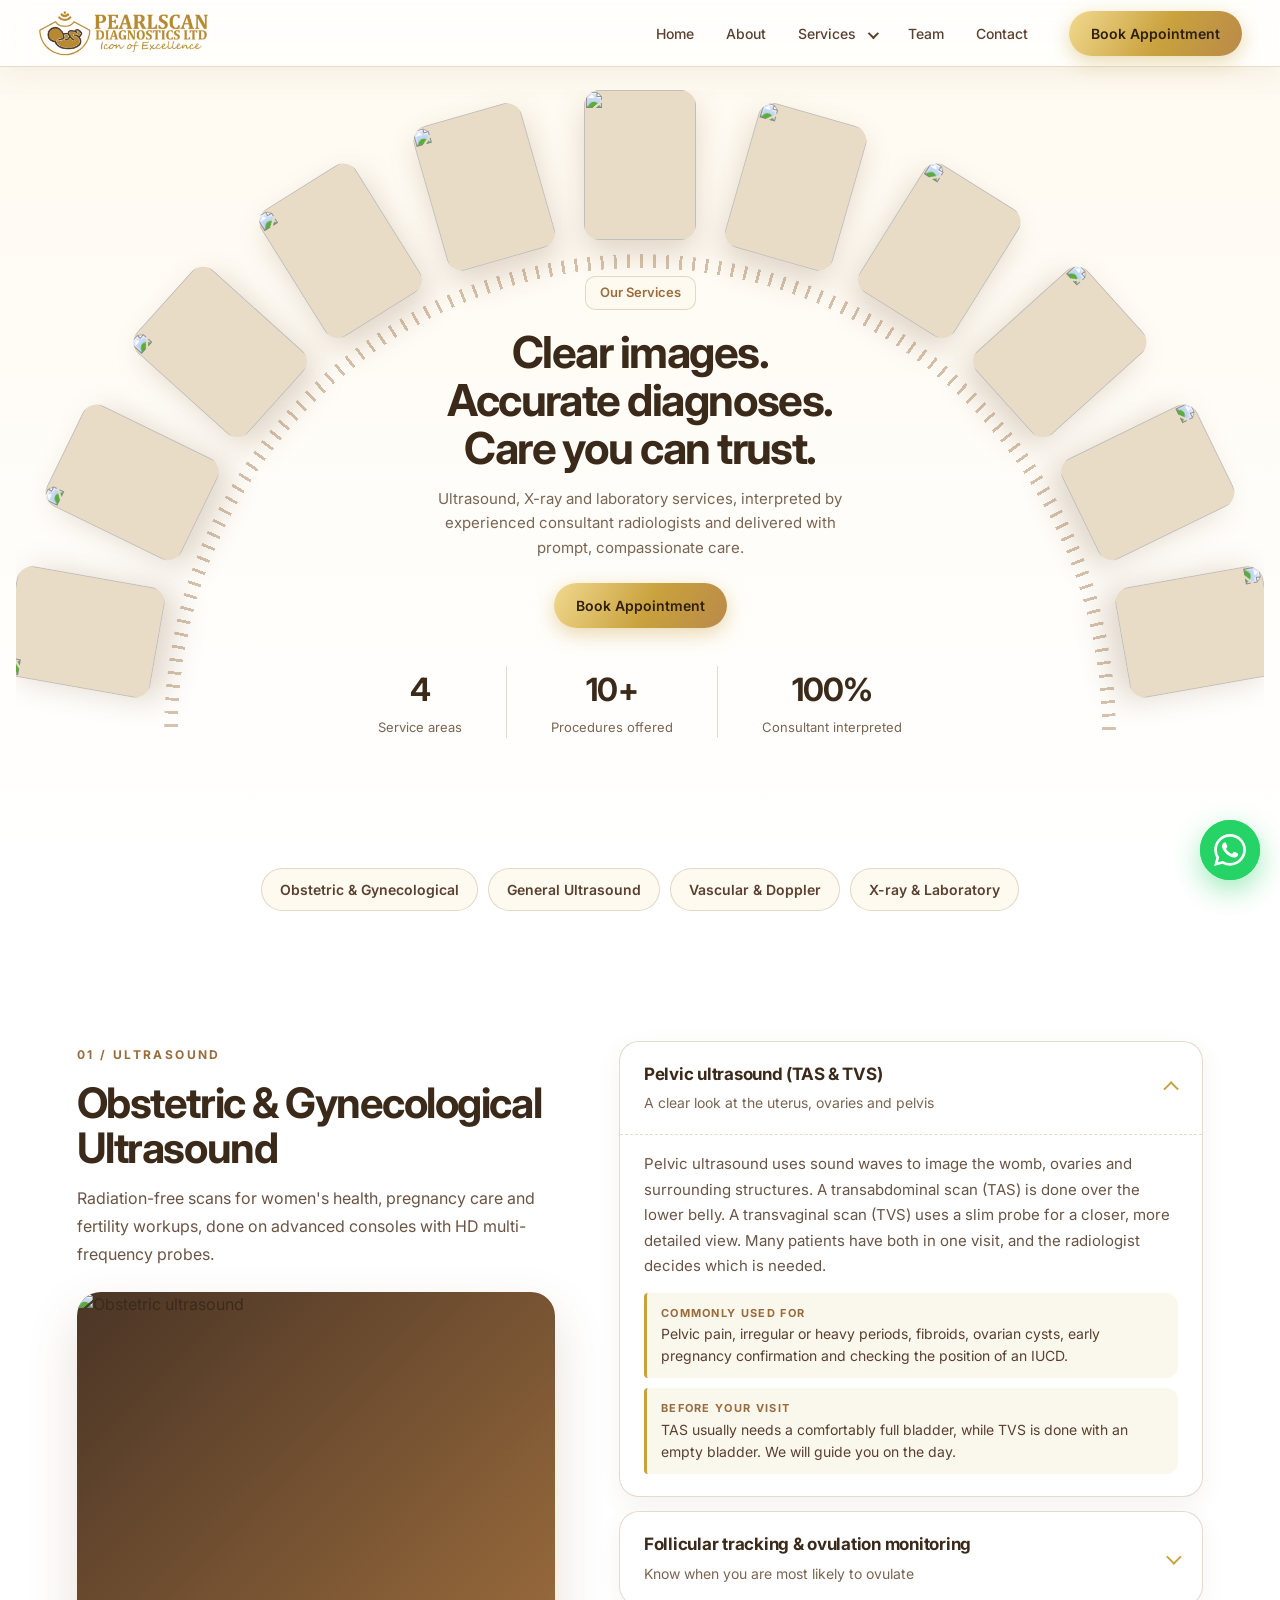
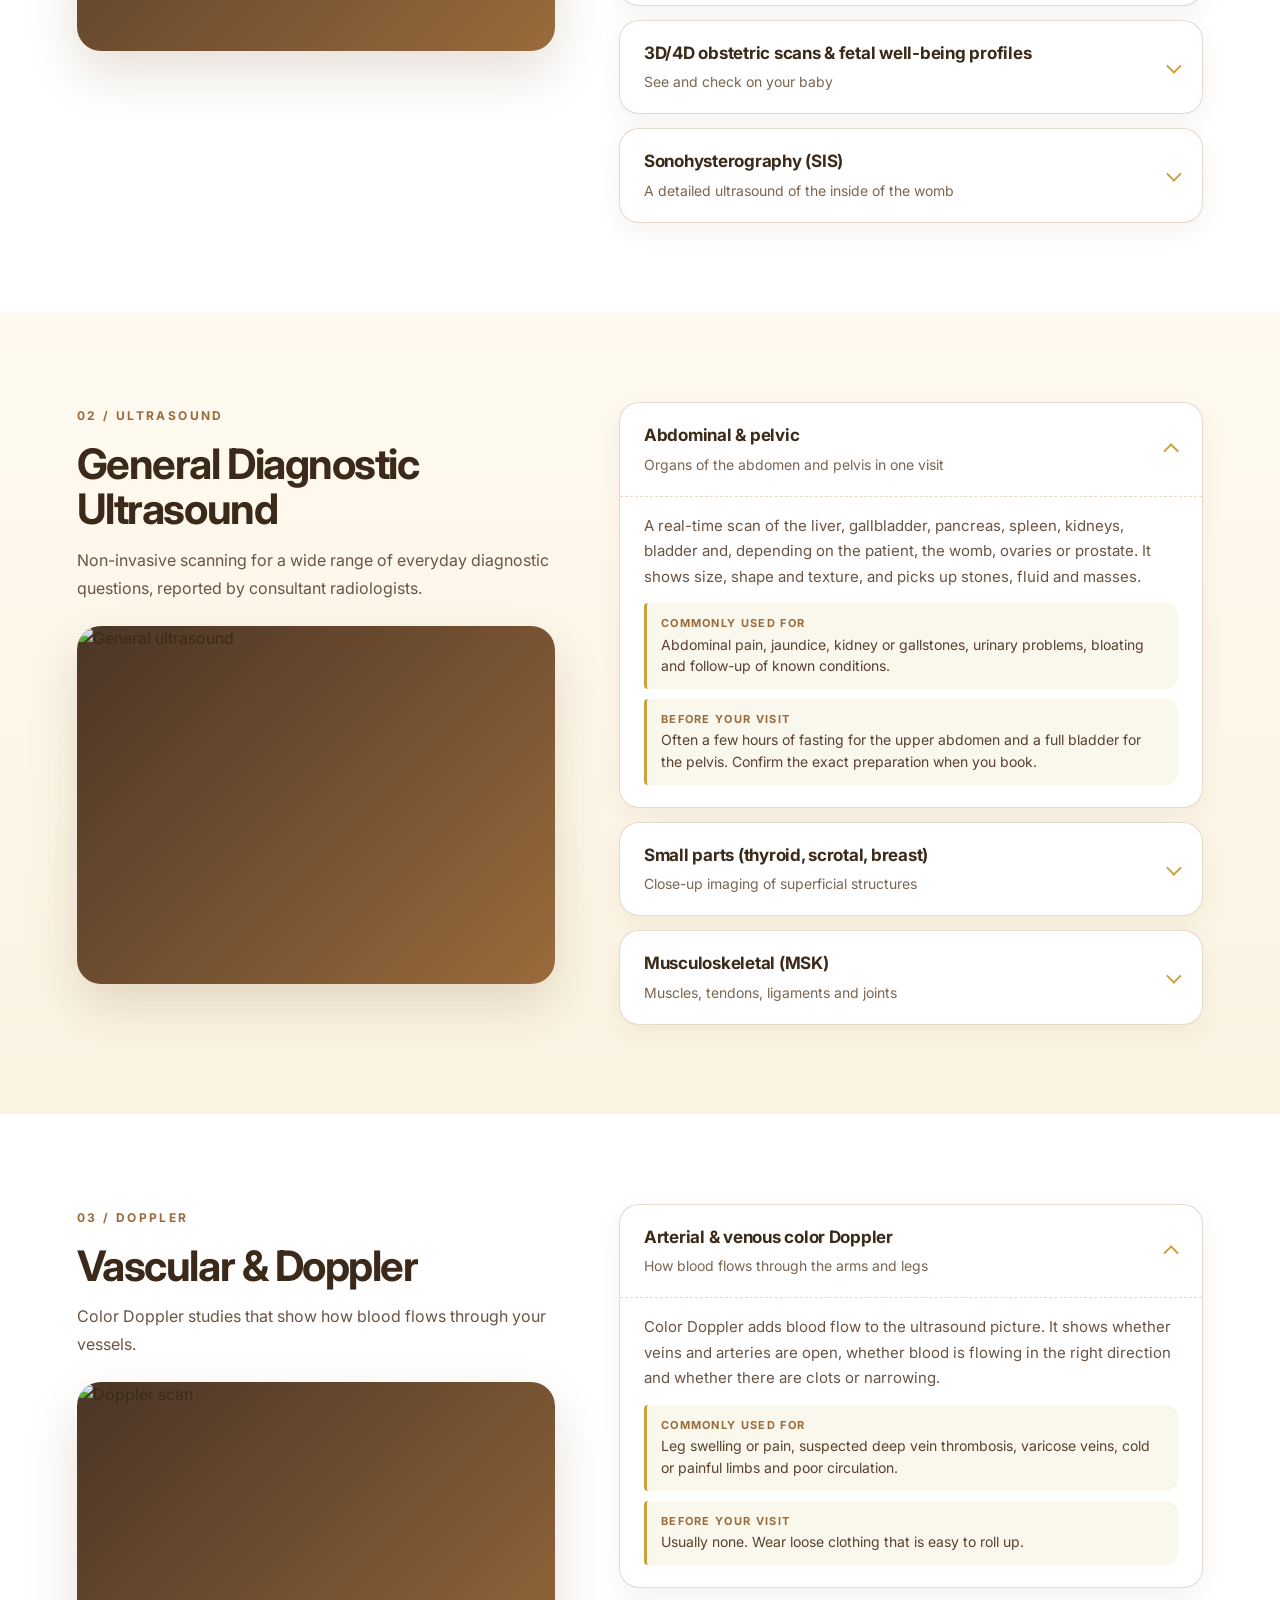
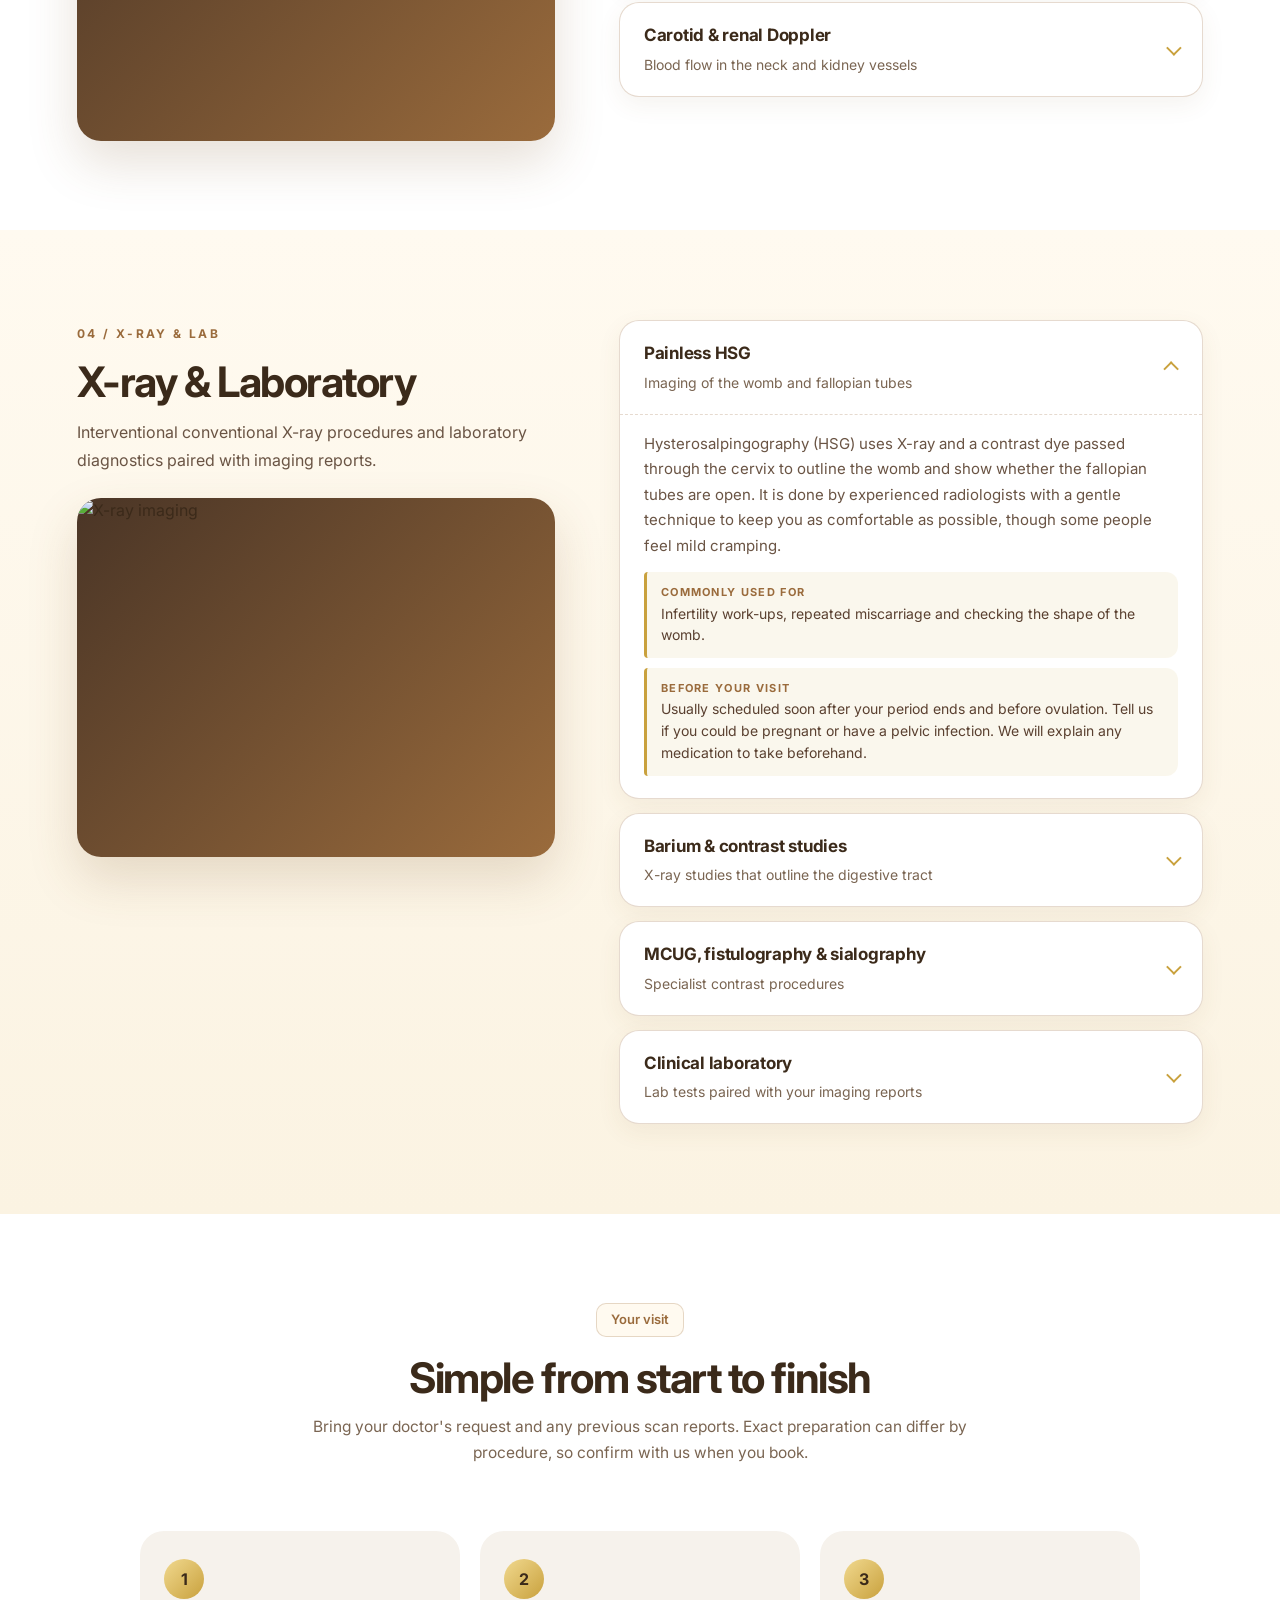
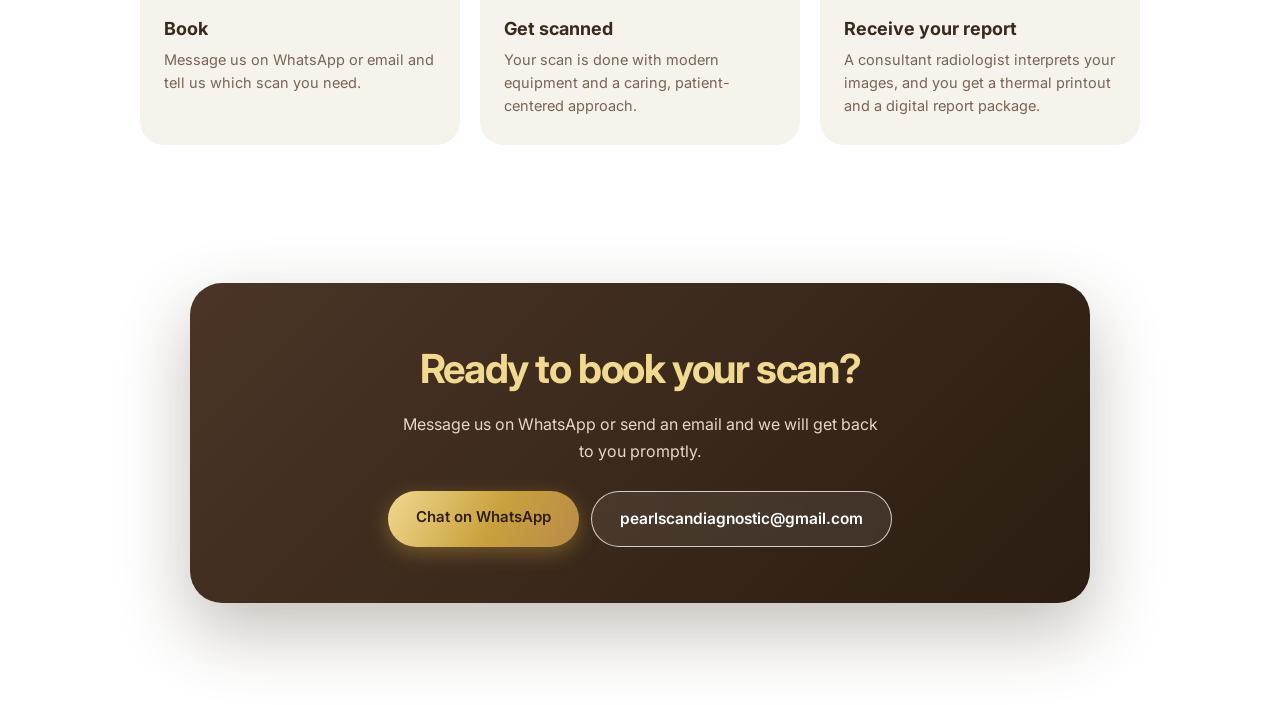
==== services.html @ 2b670a8c "first commit" ====
<!doctype html>
<html lang="en">
  <head>
    <meta charset="utf-8" />
    <meta
      name="viewport"
      content="width=device-width, initial-scale=1, viewport-fit=cover"
    />
    <title>Our Services | Pearlscan Diagnostics Ltd</title>
    <link
      href="https://fonts.googleapis.com/css2?family=Inter:wght@400;500;600;700&display=swap"
      rel="stylesheet"
    />
    <link
      rel="stylesheet"
      href="https://cdnjs.cloudflare.com/ajax/libs/aos/2.3.4/aos.css"
    />
    <link rel="icon" href="img/favicon.ico" sizes="any" />
    <link rel="icon" type="image/png" sizes="32x32" href="img/favicon-32.png" />
    <link rel="apple-touch-icon" href="img/apple-touch-icon.png" />
    <meta name="theme-color" content="#ffffff" />
    <link rel="stylesheet" href="style.css" />
  </head>
  <body>
    <a class="skip" href="#main">Skip to content</a>

    <!-- Mobile menu switch (do not remove, it powers the phone menu) -->
    <input
      type="checkbox"
      id="menu"
      class="menu-toggle"
      aria-label="Open menu"
    />

    <!-- ===== NAVBAR ===== -->
    <header>
      <div class="bar">
        <a
          class="logo"
          href="index.html"
          aria-label="Pearlscan Diagnostics Ltd – home"
        >
          <img
            src="img/logo.png"
            alt="Pearlscan Diagnostics Ltd – Icon of Excellence"
          />
        </a>

        <nav class="links" aria-label="Main">
          <a href="index.html">Home</a>
          <a href="index.html#about">About</a>

          <div class="dd">
            <button class="ddb" type="button" aria-haspopup="true">
              Services
            </button>
            <div class="mega">
              <div>
                <h4>Obstetric &amp; Gynecological</h4>
                <ul>
                  <li>
                    <a href="#obstetric-gynecological"
                      >Pelvic Ultrasound (TAS &amp; TVS)</a
                    >
                  </li>
                  <li>
                    <a href="#obstetric-gynecological">Follicular Tracking</a>
                  </li>
                  <li>
                    <a href="#obstetric-gynecological">3D/4D Obstetric Scans</a>
                  </li>
                  <li>
                    <a href="#obstetric-gynecological"
                      >Sonohysterography (SIS)</a
                    >
                  </li>
                </ul>
              </div>
              <div>
                <h4>General Ultrasound</h4>
                <ul>
                  <li>
                    <a href="#general-ultrasound">Abdominal &amp; Pelvic</a>
                  </li>
                  <li>
                    <a href="#general-ultrasound">Small Parts Scanning</a>
                  </li>
                  <li>
                    <a href="#general-ultrasound">Musculoskeletal (MSK)</a>
                  </li>
                </ul>
              </div>
              <div>
                <h4>Vascular &amp; Doppler</h4>
                <ul>
                  <li>
                    <a href="#vascular-doppler"
                      >Arterial &amp; Venous Doppler</a
                    >
                  </li>
                  <li>
                    <a href="#vascular-doppler">Carotid &amp; Renal Doppler</a>
                  </li>
                </ul>
              </div>
              <div>
                <h4>X-ray &amp; Laboratory</h4>
                <ul>
                  <li><a href="#xray-laboratory">Painless HSG</a></li>
                  <li>
                    <a href="#xray-laboratory">Barium &amp; Contrast Studies</a>
                  </li>
                  <li><a href="#xray-laboratory">MCUG, Fistulography</a></li>
                  <li><a href="#xray-laboratory">Clinical Laboratory</a></li>
                </ul>
              </div>
            </div>
          </div>

          <a href="index.html#team">Team</a>
          <a href="#contact">Contact</a>
        </nav>

        <a class="cta" href="#contact">Book Appointment</a>

        <span class="burger" aria-hidden="true"><i></i><i></i></span>
        <div class="prog"></div>
      </div>
    </header>

    <!-- ===== MOBILE MENU ===== -->
    <div class="sheet">
      <a class="row" href="index.html">Home</a>
      <a class="row" href="index.html#about">About</a>
      <details>
        <summary>Services</summary>
        <div class="sub">
          <a href="#obstetric-gynecological"
            >Obstetric &amp; Gynecological Ultrasound</a
          >
          <a href="#general-ultrasound">General Diagnostic Ultrasound</a>
          <a href="#vascular-doppler">Vascular &amp; Doppler Studies</a>
          <a href="#xray-laboratory">X-ray &amp; Laboratory</a>
        </div>
      </details>
      <a class="row" href="index.html#team">Team</a>
      <a class="row" href="#contact">Contact</a>
      <div class="foot">
        <a class="cta" href="#contact">Book Appointment</a>
        <a class="mail" href="mailto:pearlscandiagnostic@gmail.com">
          <svg viewBox="0 0 24 24" aria-hidden="true">
            <rect x="3" y="5" width="18" height="14" rx="3" />
            <path d="M4 7l8 6 8-6" />
          </svg>
          pearlscandiagnostic@gmail.com
        </a>
      </div>
    </div>

    <!-- ===== PAGE CONTENT ===== -->
    <main id="main">
      <!-- HERO (photo arc) -->
      <section class="svc-hero" id="top">
        <div class="arc-wrap">
          <div class="arc-photos">
            <img
              class="arc-photo"
              style="--a: -80deg"
              src="https://images.pexels.com/photos/8442560/pexels-photo-8442560.jpeg?auto=compress&cs=tinysrgb&w=400"
              alt=""
            />
            <img
              class="arc-photo"
              style="--a: -64deg"
              src="https://images.pexels.com/photos/8533143/pexels-photo-8533143.jpeg?auto=compress&cs=tinysrgb&w=400"
              alt=""
            />
            <img
              class="arc-photo"
              style="--a: -48deg"
              src="https://images.pexels.com/photos/207601/pexels-photo-207601.jpeg?auto=compress&cs=tinysrgb&w=400"
              alt=""
            />
            <img
              class="arc-photo"
              style="--a: -32deg"
              src="https://images.pexels.com/photos/1170979/pexels-photo-1170979.jpeg?auto=compress&cs=tinysrgb&w=400"
              alt=""
            />
            <img
              class="arc-photo"
              style="--a: -16deg"
              src="https://images.pexels.com/photos/7089338/pexels-photo-7089338.jpeg?auto=compress&cs=tinysrgb&w=400"
              alt=""
            />
            <img
              class="arc-photo"
              style="--a: 0deg"
              src="https://images.pexels.com/photos/7089045/pexels-photo-7089045.jpeg?auto=compress&cs=tinysrgb&w=400"
              alt=""
            />
            <img
              class="arc-photo"
              style="--a: 16deg"
              src="https://images.pexels.com/photos/6098057/pexels-photo-6098057.jpeg?auto=compress&cs=tinysrgb&w=400"
              alt=""
            />
            <img
              class="arc-photo"
              style="--a: 32deg"
              src="https://images.pexels.com/photos/5215016/pexels-photo-5215016.jpeg?auto=compress&cs=tinysrgb&w=400"
              alt=""
            />
            <img
              class="arc-photo"
              style="--a: 48deg"
              src="https://images.pexels.com/photos/4226124/pexels-photo-4226124.jpeg?auto=compress&cs=tinysrgb&w=400"
              alt=""
            />
            <img
              class="arc-photo"
              style="--a: 64deg"
              src="https://images.pexels.com/photos/6129206/pexels-photo-6129206.jpeg?auto=compress&cs=tinysrgb&w=400"
              alt=""
            />
            <img
              class="arc-photo"
              style="--a: 80deg"
              src="https://images.pexels.com/photos/7089629/pexels-photo-7089629.jpeg?auto=compress&cs=tinysrgb&w=400"
              alt=""
            />
          </div>

          <div class="svc-hero-copy">
            <span class="sec-pill">Our Services</span>
            <h1>Clear images. Accurate diagnoses. Care you can trust.</h1>
            <p>
              Ultrasound, X-ray and laboratory services, interpreted by
              experienced consultant radiologists and delivered with prompt,
              compassionate care.
            </p>
            <a class="cta" href="#contact">Book Appointment</a>

            <ul class="svc-stats">
              <li><strong>4</strong><span>Service areas</span></li>
              <li><strong>10+</strong><span>Procedures offered</span></li>
              <li><strong>100%</strong><span>Consultant interpreted</span></li>
            </ul>
          </div>
        </div>
      </section>

      <!-- QUICK JUMP -->
      <nav class="svc-jump" aria-label="Jump to a service">
        <a href="#obstetric-gynecological">Obstetric &amp; Gynecological</a>
        <a href="#general-ultrasound">General Ultrasound</a>
        <a href="#vascular-doppler">Vascular &amp; Doppler</a>
        <a href="#xray-laboratory">X-ray &amp; Laboratory</a>
      </nav>

      <!-- 01 OBSTETRIC -->
      <section id="obstetric-gynecological" class="svc-detail">
        <div class="about-wrap svc-detail-grid">
          <div class="svc-detail-intro" data-aos="fade-right">
            <span class="sec-label">01 / Ultrasound</span>
            <h2>Obstetric &amp; Gynecological Ultrasound</h2>
            <p>
              Radiation-free scans for women's health, pregnancy care and
              fertility workups, done on advanced consoles with HD
              multi-frequency probes.
            </p>
            <div class="svc-detail-img">
              <img
                src="https://images.pexels.com/photos/7089045/pexels-photo-7089045.jpeg?auto=compress&cs=tinysrgb&w=800"
                alt="Obstetric ultrasound"
                loading="lazy"
              />
            </div>
          </div>
          <ul class="proc-list">
            <li class="proc" data-aos="fade-up" data-aos-delay="0">
              <details open>
                <summary>
                  <span class="proc-t"
                    ><h3>Pelvic ultrasound (TAS &amp; TVS)</h3>
                    <span
                      >A clear look at the uterus, ovaries and pelvis</span
                    ></span
                  >
                </summary>
                <div class="proc-body">
                  <p>
                    Pelvic ultrasound uses sound waves to image the womb,
                    ovaries and surrounding structures. A transabdominal scan
                    (TAS) is done over the lower belly. A transvaginal scan
                    (TVS) uses a slim probe for a closer, more detailed view.
                    Many patients have both in one visit, and the radiologist
                    decides which is needed.
                  </p>
                  <dl>
                    <div>
                      <dt>Commonly used for</dt>
                      <dd>
                        Pelvic pain, irregular or heavy periods, fibroids,
                        ovarian cysts, early pregnancy confirmation and checking
                        the position of an IUCD.
                      </dd>
                    </div>
                    <div>
                      <dt>Before your visit</dt>
                      <dd>
                        TAS usually needs a comfortably full bladder, while TVS
                        is done with an empty bladder. We will guide you on the
                        day.
                      </dd>
                    </div>
                  </dl>
                </div>
              </details>
            </li>
            <li class="proc" data-aos="fade-up" data-aos-delay="80">
              <details>
                <summary>
                  <span class="proc-t"
                    ><h3>Follicular tracking &amp; ovulation monitoring</h3>
                    <span>Know when you are most likely to ovulate</span></span
                  >
                </summary>
                <div class="proc-body">
                  <p>
                    A series of short scans across your cycle that measure the
                    growth of the follicles in your ovaries and the thickness of
                    the womb lining. This shows if and when an egg is released,
                    so intercourse or treatment can be timed properly.
                  </p>
                  <dl>
                    <div>
                      <dt>Commonly used for</dt>
                      <dd>
                        Couples trying to conceive, irregular cycles, and
                        monitoring during fertility treatment.
                      </dd>
                    </div>
                    <div>
                      <dt>Before your visit</dt>
                      <dd>
                        Scans usually start in the first half of your cycle and
                        are repeated every few days. Bring any earlier scan
                        reports and note the first day of your last period.
                      </dd>
                    </div>
                  </dl>
                </div>
              </details>
            </li>
            <li class="proc" data-aos="fade-up" data-aos-delay="160">
              <details>
                <summary>
                  <span class="proc-t"
                    ><h3>
                      3D/4D obstetric scans &amp; fetal well-being profiles
                    </h3>
                    <span>See and check on your baby</span></span
                  >
                </summary>
                <div class="proc-body">
                  <p>
                    A fetal well-being profile looks at your baby's growth,
                    heartbeat, position, the amount of amniotic fluid and the
                    placenta. 3D and 4D scans add lifelike surface images and
                    movement, giving you a closer view of your baby.
                  </p>
                  <dl>
                    <div>
                      <dt>Commonly used for</dt>
                      <dd>
                        Routine pregnancy checks, growth monitoring, confirming
                        due dates and keepsake images.
                      </dd>
                    </div>
                    <div>
                      <dt>Before your visit</dt>
                      <dd>
                        Bring your antenatal card and any earlier scans. Drink
                        water as advised and wear a two-piece outfit so the
                        belly is easy to reach.
                      </dd>
                    </div>
                  </dl>
                </div>
              </details>
            </li>
            <li class="proc" data-aos="fade-up" data-aos-delay="240">
              <details>
                <summary>
                  <span class="proc-t"
                    ><h3>Sonohysterography (SIS)</h3>
                    <span
                      >A detailed ultrasound of the inside of the womb</span
                    ></span
                  >
                </summary>
                <div class="proc-body">
                  <p>
                    Sterile saline is gently passed into the womb through a thin
                    catheter while an ultrasound is done. The fluid opens the
                    cavity so the lining and any growths show clearly. You may
                    feel mild cramping, which usually settles quickly.
                  </p>
                  <dl>
                    <div>
                      <dt>Commonly used for</dt>
                      <dd>
                        Infertility work-ups, abnormal bleeding, suspected
                        polyps, fibroids inside the womb cavity and adhesions.
                      </dd>
                    </div>
                    <div>
                      <dt>Before your visit</dt>
                      <dd>
                        Usually booked after your period ends and before
                        ovulation. It is not done during pregnancy or an active
                        pelvic infection, so tell us if either applies.
                      </dd>
                    </div>
                  </dl>
                </div>
              </details>
            </li>
          </ul>
        </div>
      </section>

      <!-- 02 GENERAL -->
      <section id="general-ultrasound" class="svc-detail alt">
        <div class="about-wrap svc-detail-grid">
          <div class="svc-detail-intro" data-aos="fade-right">
            <span class="sec-label">02 / Ultrasound</span>
            <h2>General Diagnostic Ultrasound</h2>
            <p>
              Non-invasive scanning for a wide range of everyday diagnostic
              questions, reported by consultant radiologists.
            </p>
            <div class="svc-detail-img">
              <img
                src="https://images.pexels.com/photos/7108424/pexels-photo-7108424.jpeg?auto=compress&cs=tinysrgb&w=800"
                alt="General ultrasound"
                loading="lazy"
              />
            </div>
          </div>
          <ul class="proc-list">
            <li class="proc" data-aos="fade-up" data-aos-delay="0">
              <details open>
                <summary>
                  <span class="proc-t"
                    ><h3>Abdominal &amp; pelvic</h3>
                    <span
                      >Organs of the abdomen and pelvis in one visit</span
                    ></span
                  >
                </summary>
                <div class="proc-body">
                  <p>
                    A real-time scan of the liver, gallbladder, pancreas,
                    spleen, kidneys, bladder and, depending on the patient, the
                    womb, ovaries or prostate. It shows size, shape and texture,
                    and picks up stones, fluid and masses.
                  </p>
                  <dl>
                    <div>
                      <dt>Commonly used for</dt>
                      <dd>
                        Abdominal pain, jaundice, kidney or gallstones, urinary
                        problems, bloating and follow-up of known conditions.
                      </dd>
                    </div>
                    <div>
                      <dt>Before your visit</dt>
                      <dd>
                        Often a few hours of fasting for the upper abdomen and a
                        full bladder for the pelvis. Confirm the exact
                        preparation when you book.
                      </dd>
                    </div>
                  </dl>
                </div>
              </details>
            </li>
            <li class="proc" data-aos="fade-up" data-aos-delay="80">
              <details>
                <summary>
                  <span class="proc-t"
                    ><h3>Small parts (thyroid, scrotal, breast)</h3>
                    <span
                      >Close-up imaging of superficial structures</span
                    ></span
                  >
                </summary>
                <div class="proc-body">
                  <p>
                    High-frequency probes give very sharp pictures of structures
                    close to the skin. Thyroid scans assess lumps and nodules,
                    scrotal scans look at pain, swelling or lumps, and breast
                    scans help assess lumps or changes.
                  </p>
                  <dl>
                    <div>
                      <dt>Commonly used for</dt>
                      <dd>
                        Neck swellings, thyroid nodules, testicular pain or
                        swelling, breast lumps and pain.
                      </dd>
                    </div>
                    <div>
                      <dt>Before your visit</dt>
                      <dd>
                        Usually none. Wear clothing that is easy to adjust
                        around the area being scanned.
                      </dd>
                    </div>
                  </dl>
                </div>
              </details>
            </li>
            <li class="proc" data-aos="fade-up" data-aos-delay="160">
              <details>
                <summary>
                  <span class="proc-t"
                    ><h3>Musculoskeletal (MSK)</h3>
                    <span>Muscles, tendons, ligaments and joints</span></span
                  >
                </summary>
                <div class="proc-body">
                  <p>
                    Ultrasound shows soft tissues as they move, so the
                    radiologist can scan the area while you flex or stretch it,
                    and compare it with the other side. It picks up tears,
                    tendon inflammation, joint fluid and soft tissue lumps.
                  </p>
                  <dl>
                    <div>
                      <dt>Commonly used for</dt>
                      <dd>
                        Shoulder, knee, ankle and wrist pain, sports injuries,
                        swelling and suspected tendon or muscle tears.
                      </dd>
                    </div>
                    <div>
                      <dt>Before your visit</dt>
                      <dd>
                        No special preparation. Bring any previous scans or
                        X-rays of the same area.
                      </dd>
                    </div>
                  </dl>
                </div>
              </details>
            </li>
          </ul>
        </div>
      </section>

      <!-- 03 VASCULAR -->
      <section id="vascular-doppler" class="svc-detail">
        <div class="about-wrap svc-detail-grid">
          <div class="svc-detail-intro" data-aos="fade-right">
            <span class="sec-label">03 / Doppler</span>
            <h2>Vascular &amp; Doppler</h2>
            <p>
              Color Doppler studies that show how blood flows through your
              vessels.
            </p>
            <div class="svc-detail-img">
              <img
                src="https://images.pexels.com/photos/7089394/pexels-photo-7089394.jpeg?auto=compress&cs=tinysrgb&w=800"
                alt="Doppler scan"
                loading="lazy"
              />
            </div>
          </div>
          <ul class="proc-list">
            <li class="proc" data-aos="fade-up" data-aos-delay="0">
              <details open>
                <summary>
                  <span class="proc-t"
                    ><h3>Arterial &amp; venous color Doppler</h3>
                    <span>How blood flows through the arms and legs</span></span
                  >
                </summary>
                <div class="proc-body">
                  <p>
                    Color Doppler adds blood flow to the ultrasound picture. It
                    shows whether veins and arteries are open, whether blood is
                    flowing in the right direction and whether there are clots
                    or narrowing.
                  </p>
                  <dl>
                    <div>
                      <dt>Commonly used for</dt>
                      <dd>
                        Leg swelling or pain, suspected deep vein thrombosis,
                        varicose veins, cold or painful limbs and poor
                        circulation.
                      </dd>
                    </div>
                    <div>
                      <dt>Before your visit</dt>
                      <dd>
                        Usually none. Wear loose clothing that is easy to roll
                        up.
                      </dd>
                    </div>
                  </dl>
                </div>
              </details>
            </li>
            <li class="proc" data-aos="fade-up" data-aos-delay="80">
              <details>
                <summary>
                  <span class="proc-t"
                    ><h3>Carotid &amp; renal Doppler</h3>
                    <span>Blood flow in the neck and kidney vessels</span></span
                  >
                </summary>
                <div class="proc-body">
                  <p>
                    Carotid Doppler checks the large arteries in the neck that
                    supply the brain for narrowing or plaque. Renal Doppler
                    studies the blood vessels of the kidneys, which can be a
                    cause of high blood pressure.
                  </p>
                  <dl>
                    <div>
                      <dt>Commonly used for</dt>
                      <dd>
                        Dizziness, a history of stroke or mini-stroke, high
                        blood pressure that is hard to control and kidney
                        concerns.
                      </dd>
                    </div>
                    <div>
                      <dt>Before your visit</dt>
                      <dd>
                        Carotid scans need no preparation. Renal scans often
                        need a few hours of fasting, so confirm when you book.
                      </dd>
                    </div>
                  </dl>
                </div>
              </details>
            </li>
          </ul>
        </div>
      </section>

      <!-- 04 X-RAY & LAB -->
      <section id="xray-laboratory" class="svc-detail alt">
        <div class="about-wrap svc-detail-grid">
          <div class="svc-detail-intro" data-aos="fade-right">
            <span class="sec-label">04 / X-ray &amp; Lab</span>
            <h2>X-ray &amp; Laboratory</h2>
            <p>
              Interventional conventional X-ray procedures and laboratory
              diagnostics paired with imaging reports.
            </p>
            <div class="svc-detail-img">
              <img
                src="https://images.pexels.com/photos/1170979/pexels-photo-1170979.jpeg?auto=compress&cs=tinysrgb&w=800"
                alt="X-ray imaging"
                loading="lazy"
              />
            </div>
          </div>
          <ul class="proc-list">
            <li class="proc" data-aos="fade-up" data-aos-delay="0">
              <details open>
                <summary>
                  <span class="proc-t"
                    ><h3>Painless HSG</h3>
                    <span>Imaging of the womb and fallopian tubes</span></span
                  >
                </summary>
                <div class="proc-body">
                  <p>
                    Hysterosalpingography (HSG) uses X-ray and a contrast dye
                    passed through the cervix to outline the womb and show
                    whether the fallopian tubes are open. It is done by
                    experienced radiologists with a gentle technique to keep you
                    as comfortable as possible, though some people feel mild
                    cramping.
                  </p>
                  <dl>
                    <div>
                      <dt>Commonly used for</dt>
                      <dd>
                        Infertility work-ups, repeated miscarriage and checking
                        the shape of the womb.
                      </dd>
                    </div>
                    <div>
                      <dt>Before your visit</dt>
                      <dd>
                        Usually scheduled soon after your period ends and before
                        ovulation. Tell us if you could be pregnant or have a
                        pelvic infection. We will explain any medication to take
                        beforehand.
                      </dd>
                    </div>
                  </dl>
                </div>
              </details>
            </li>
            <li class="proc" data-aos="fade-up" data-aos-delay="80">
              <details>
                <summary>
                  <span class="proc-t"
                    ><h3>Barium &amp; contrast studies</h3>
                    <span
                      >X-ray studies that outline the digestive tract</span
                    ></span
                  >
                </summary>
                <div class="proc-body">
                  <p>
                    You drink or receive a contrast liquid that shows up on
                    X-ray, so the radiologist can watch it move through the
                    gullet, stomach or bowel. This highlights ulcers, blockages,
                    narrowing and unusual movement.
                  </p>
                  <dl>
                    <div>
                      <dt>Commonly used for</dt>
                      <dd>
                        Difficulty swallowing, persistent stomach or bowel
                        symptoms and suspected obstruction.
                      </dd>
                    </div>
                    <div>
                      <dt>Before your visit</dt>
                      <dd>
                        Preparation depends on the study. Some need fasting, and
                        bowel studies may need a cleansing routine. We will tell
                        you exactly what to do.
                      </dd>
                    </div>
                  </dl>
                </div>
              </details>
            </li>
            <li class="proc" data-aos="fade-up" data-aos-delay="160">
              <details>
                <summary>
                  <span class="proc-t"
                    ><h3>MCUG, fistulography &amp; sialography</h3>
                    <span>Specialist contrast procedures</span></span
                  >
                </summary>
                <div class="proc-body">
                  <p>
                    MCUG (micturating cystourethrogram) looks at the bladder and
                    urethra, with X-ray pictures taken while you pass urine.
                    Fistulography follows the path of a fistula by filling it
                    with contrast. Sialography outlines the salivary ducts to
                    find stones or blockages.
                  </p>
                  <dl>
                    <div>
                      <dt>Commonly used for</dt>
                      <dd>
                        Recurrent urine infections and reflux, draining tracts
                        or fistulas, and dry mouth or swelling of the salivary
                        glands.
                      </dd>
                    </div>
                    <div>
                      <dt>Before your visit</dt>
                      <dd>
                        Preparation depends on the procedure. Please book ahead
                        so we can explain the steps, especially for children.
                      </dd>
                    </div>
                  </dl>
                </div>
              </details>
            </li>
            <li class="proc" data-aos="fade-up" data-aos-delay="240">
              <details>
                <summary>
                  <span class="proc-t"
                    ><h3>Clinical laboratory</h3>
                    <span
                      >Lab tests paired with your imaging reports</span
                    ></span
                  >
                </summary>
                <div class="proc-body">
                  <p>
                    Laboratory diagnostics are done alongside your imaging, so
                    your doctor gets the full picture from the same centre.
                    Tests are run on samples such as blood and urine, as
                    requested by your doctor.
                  </p>
                  <dl>
                    <div>
                      <dt>Commonly used for</dt>
                      <dd>
                        Routine screening, follow-up of known conditions and
                        tests that support what the scan shows.
                      </dd>
                    </div>
                    <div>
                      <dt>Before your visit</dt>
                      <dd>
                        Some tests need fasting. Bring your doctor's request and
                        ask our team which preparation applies.
                      </dd>
                    </div>
                  </dl>
                </div>
              </details>
            </li>
          </ul>
        </div>
      </section>

      <!-- HOW IT WORKS -->
      <section class="svc-steps">
        <div class="about-wrap">
          <div class="about-head center" data-aos="fade-up">
            <span class="sec-pill">Your visit</span>
            <h2>Simple from start to finish</h2>
            <p class="sec-sub">
              Bring your doctor's request and any previous scan reports. Exact
              preparation can differ by procedure, so confirm with us when you
              book.
            </p>
          </div>
          <ol class="steps">
            <li data-aos="fade-up">
              <b>1</b>
              <h3>Book</h3>
              <p>
                Message us on WhatsApp or email and tell us which scan you need.
              </p>
            </li>
            <li data-aos="fade-up" data-aos-delay="100">
              <b>2</b>
              <h3>Get scanned</h3>
              <p>
                Your scan is done with modern equipment and a caring,
                patient-centered approach.
              </p>
            </li>
            <li data-aos="fade-up" data-aos-delay="200">
              <b>3</b>
              <h3>Receive your report</h3>
              <p>
                A consultant radiologist interprets your images, and you get a
                thermal printout and a digital report package.
              </p>
            </li>
          </ol>
        </div>
      </section>

      <!-- CONTACT / BOOKING -->
      <section id="contact" class="svc-book">
        <div class="svc-book-card" data-aos="fade-up">
          <h2>Ready to book your scan?</h2>
          <p>
            Message us on WhatsApp or send an email and we will get back to you
            promptly.
          </p>
          <div class="svc-book-actions">
            <a
              class="cta"
              href="https://wa.me/2348032634619"
              target="_blank"
              rel="noopener"
              >Chat on WhatsApp</a
            >
            <a class="btn-ghost" href="mailto:pearlscandiagnostic@gmail.com"
              >pearlscandiagnostic@gmail.com</a
            >
          </div>
        </div>
      </section>
    </main>

    <!-- ===== WHATSAPP FLOATING BUTTON ===== -->
    <a
      class="wa"
      href="https://wa.me/2348032634619"
      target="_blank"
      rel="noopener"
      aria-label="Chat with us on WhatsApp"
    >
      <svg viewBox="0 0 24 24" aria-hidden="true">
        <path
          d="M17.472 14.382c-.297-.149-1.758-.867-2.03-.967-.273-.099-.471-.148-.67.15-.197.297-.767.966-.94 1.164-.173.199-.347.223-.644.075-.297-.15-1.255-.463-2.39-1.475-.883-.788-1.48-1.761-1.653-2.059-.173-.297-.018-.458.13-.606.134-.133.298-.347.446-.52.149-.174.198-.298.298-.497.099-.198.05-.371-.025-.52-.075-.149-.669-1.612-.916-2.207-.242-.579-.487-.5-.669-.51-.173-.008-.371-.01-.57-.01-.198 0-.52.074-.792.372-.272.297-1.04 1.016-1.04 2.479 0 1.462 1.065 2.875 1.213 3.074.149.198 2.096 3.2 5.077 4.487.709.306 1.262.489 1.694.625.712.227 1.36.195 1.871.118.571-.085 1.758-.719 2.006-1.413.248-.694.248-1.289.173-1.413-.074-.124-.272-.198-.57-.347m-5.421 7.403h-.004a9.87 9.87 0 01-5.031-1.378l-.361-.214-3.741.982.998-3.648-.235-.374a9.86 9.86 0 01-1.51-5.26c.001-5.45 4.436-9.884 9.888-9.884 2.64 0 5.122 1.03 6.988 2.898a9.825 9.825 0 012.893 6.994c-.003 5.45-4.437 9.884-9.885 9.884m8.413-18.297A11.815 11.815 0 0012.05 0C5.495 0 .16 5.335.157 11.892c0 2.096.547 4.142 1.588 5.945L.057 24l6.305-1.654a11.882 11.882 0 005.683 1.448h.005c6.554 0 11.89-5.335 11.893-11.893a11.821 11.821 0 00-3.48-8.413z"
        />
      </svg>
    </a>

    <script src="https://cdnjs.cloudflare.com/ajax/libs/aos/2.3.4/aos.js"></script>
    <script>
      AOS.init({ duration: 700, once: true, offset: 60 });
    </script>
  </body>
</html>
---- style.css ----
/* ===== PEARLSCAN – pure HTML + CSS ===== */

:root {
  --gold: #c9a13d;
  --brown: #a67c52;
  --brown-d: #5a4030;
  --ink: #3b2a1a;
  --mut: #7a6552;
  --accent: #9a6b3c;
  --line: rgba(166, 124, 82, 0.28);
  --logo-h: 46px; /* logo height at top of page */
  --logo-h-s: 38px; /* logo height after scrolling */
}
* {
  box-sizing: border-box;
}
html {
  scroll-behavior: smooth;
}
body {
  margin: 0;
  background: #fff;
  color: var(--ink);
  font-family: Inter, "Helvetica Neue", Arial, sans-serif;
  line-height: 1.5;
}
body:has(#menu:checked) {
  overflow: hidden;
} /* stop page scrolling while mobile menu is open */
a {
  color: inherit;
  text-decoration: none;
}
:focus-visible {
  outline: 2px solid var(--gold);
  outline-offset: 3px;
  border-radius: 8px;
}

.skip {
  position: fixed;
  left: 12px;
  top: -60px;
  background: var(--ink);
  color: #fff;
  padding: 10px 14px;
  border-radius: 8px;
  z-index: 100;
}
.skip:focus {
  top: 12px;
}

/* ===== THE NAVBAR: FIXED POSITION, ALWAYS VISIBLE ===== */
header {
  position: fixed;
  top: 0;
  left: 0;
  right: 0;
  z-index: 50;
}
.bar {
  position: relative;
  width: 100%;
  display: flex;
  align-items: center;
  gap: 20px;
  padding: calc(env(safe-area-inset-top, 0px) + 10px) clamp(16px, 3vw, 40px)
    10px;
  border-bottom: 1px solid var(--line);
  background: rgba(255, 255, 255, 0.82);
  -webkit-backdrop-filter: blur(14px) saturate(150%);
  backdrop-filter: blur(14px) saturate(150%);
  box-shadow: 0 8px 30px rgba(120, 84, 40, 0.08);
}
.prog {
  position: absolute;
  left: 0;
  right: 0;
  bottom: -1px;
  height: 2px;
  background: linear-gradient(90deg, transparent, var(--gold));
  transform-origin: left;
  transform: scaleX(0);
}

.logo {
  display: block;
}
.logo img {
  display: block;
  height: var(--logo-h);
  width: auto;
}

/* ===== DESKTOP LINKS ===== */
.links {
  display: flex;
  gap: 2px;
  margin-left: auto;
  align-items: center;
}
.links > a,
.ddb {
  position: relative;
  color: var(--brown-d);
  padding: 10px 15px;
  border-radius: 999px;
  font:
    500 14px Inter,
    "Helvetica Neue",
    Arial,
    sans-serif;
  background: none;
  border: 0;
  cursor: pointer;
  transition:
    background 0.25s,
    color 0.25s;
}
.links > a:hover,
.ddb:hover,
.dd:hover .ddb,
.dd:focus-within .ddb {
  background: rgba(201, 161, 61, 0.14);
  color: var(--ink);
}
.links [aria-current] {
  color: var(--ink);
  font-weight: 600;
}
.links [aria-current]::after {
  content: "";
  position: absolute;
  left: 50%;
  bottom: 3px;
  width: 5px;
  height: 5px;
  margin-left: -2.5px;
  border-radius: 50%;
  background: var(--gold);
  box-shadow: 0 0 8px var(--gold);
}
.ddb::after {
  content: "";
  display: inline-block;
  width: 6px;
  height: 6px;
  border: solid currentColor;
  border-width: 0 2px 2px 0;
  transform: rotate(45deg) translateY(-2px);
  margin-left: 8px;
  transition: transform 0.3s;
}
.dd:hover .ddb::after,
.dd:focus-within .ddb::after {
  transform: rotate(225deg) translateY(-2px);
}

.cta {
  position: relative;
  overflow: hidden;
  margin-left: 6px;
  padding: 12px 22px;
  border-radius: 999px;
  font-weight: 600;
  font-size: 14px;
  color: #2f2010;
  background: linear-gradient(120deg, #f1d98f, #c9a13d 55%, #b98a4a);
  box-shadow: 0 6px 20px rgba(201, 161, 61, 0.4);
  transition:
    transform 0.25s,
    box-shadow 0.25s;
}
.cta:hover {
  transform: translateY(-1px);
  box-shadow: 0 10px 28px rgba(201, 161, 61, 0.6);
}
.cta::after {
  content: "";
  position: absolute;
  inset: 0;
  background: linear-gradient(
    100deg,
    transparent 30%,
    rgba(255, 255, 255, 0.65) 50%,
    transparent 70%
  );
  transform: translateX(-120%);
  animation: shine 4.5s infinite;
}
@keyframes shine {
  40%,
  100% {
    transform: translateX(120%);
  }
}

/* ===== SERVICES MENU (opens on hover, or on tap/keyboard focus) ===== */
.mega {
  position: absolute;
  top: calc(100% + 14px);
  left: 50%;
  width: min(940px, 94vw);
  display: grid;
  grid-template-columns: repeat(4, 1fr);
  gap: 24px;
  padding: 28px;
  border-radius: 26px;
  border: 1px solid var(--line);
  background: rgba(255, 255, 255, 0.98);
  box-shadow: 0 30px 80px rgba(120, 84, 40, 0.22);
  opacity: 0;
  visibility: hidden;
  transform: translate(-50%, 12px) scale(0.98);
  transition:
    opacity 0.3s 0.15s,
    transform 0.35s 0.15s,
    visibility 0s 0.45s;
}
.dd:hover .mega,
.dd:focus-within .mega {
  opacity: 1;
  visibility: visible;
  transform: translate(-50%, 0) scale(1);
  transition:
    opacity 0.3s,
    transform 0.35s cubic-bezier(0.2, 0.8, 0.2, 1),
    visibility 0s;
}
.mega h4 {
  margin: 0 0 12px;
  padding-bottom: 10px;
  border-bottom: 1px solid var(--line);
  font-size: 11px;
  letter-spacing: 0.14em;
  text-transform: uppercase;
  color: var(--accent);
  font-weight: 700;
}
.mega ul {
  list-style: none;
  margin: 0;
  padding: 0;
}
.mega li a {
  display: block;
  padding: 7px 0;
  font-size: 14px;
  color: var(--brown-d);
  transition:
    color 0.2s,
    transform 0.2s;
}
.mega li a:hover {
  color: var(--ink);
  transform: translateX(4px);
}

/* ===== MOBILE MENU (checkbox trick, no JavaScript) ===== */
.menu-toggle {
  position: fixed;
  top: calc(env(safe-area-inset-top, 0px) + 10px);
  right: clamp(16px, 3vw, 40px);
  width: 44px;
  height: 44px;
  margin: 0;
  opacity: 0;
  z-index: 60;
  cursor: pointer;
  display: none;
}
.burger {
  display: none;
  margin-left: auto;
  width: 44px;
  height: 44px;
  border-radius: 50%;
  border: 1px solid var(--line);
  background: rgba(255, 255, 255, 0.85);
  position: relative;
}
.burger i {
  position: absolute;
  left: 13px;
  right: 13px;
  height: 2px;
  background: var(--ink);
  border-radius: 2px;
  transition:
    transform 0.4s,
    top 0.4s;
}
.burger i:nth-child(1) {
  top: 17px;
}
.burger i:nth-child(2) {
  top: 25px;
}
#menu:checked ~ header .burger i:nth-child(1) {
  top: 21px;
  transform: rotate(45deg);
}
#menu:checked ~ header .burger i:nth-child(2) {
  top: 21px;
  transform: rotate(-45deg);
}
#menu:focus-visible ~ header .burger {
  outline: 2px solid var(--gold);
  outline-offset: 3px;
}

.sheet {
  position: fixed;
  inset: 0;
  z-index: 40;
  display: flex;
  flex-direction: column;
  overflow-y: auto;
  overscroll-behavior: contain;
  -webkit-overflow-scrolling: touch;
  padding: calc(env(safe-area-inset-top, 0px) + 100px) 22px
    calc(env(safe-area-inset-bottom, 0px) + 24px);
  background:
    radial-gradient(
      circle at 90% 4%,
      rgba(201, 161, 61, 0.22),
      transparent 46%
    ),
    radial-gradient(
      circle at 4% 100%,
      rgba(166, 124, 82, 0.16),
      transparent 52%
    ),
    #fffcf6;
  clip-path: circle(
    0 at calc(100% - clamp(16px, 3vw, 40px) - 22px)
      calc(env(safe-area-inset-top, 0px) + 32px)
  );
  visibility: hidden;
  transition:
    clip-path 0.7s cubic-bezier(0.7, 0, 0.2, 1),
    visibility 0s 0.7s;
}
#menu:checked ~ .sheet {
  clip-path: circle(
    160% at calc(100% - clamp(16px, 3vw, 40px) - 22px)
      calc(env(safe-area-inset-top, 0px) + 32px)
  );
  visibility: visible;
  transition:
    clip-path 0.7s cubic-bezier(0.7, 0, 0.2, 1),
    visibility 0s;
}
.sheet > * {
  width: 100%;
  max-width: 560px;
  margin-inline: auto;
  opacity: 0;
  transform: translateY(18px);
  transition:
    opacity 0.5s,
    transform 0.5s;
}
#menu:checked ~ .sheet > * {
  opacity: 1;
  transform: none;
}
#menu:checked ~ .sheet > *:nth-child(1) {
  transition-delay: 0.25s;
}
#menu:checked ~ .sheet > *:nth-child(2) {
  transition-delay: 0.32s;
}
#menu:checked ~ .sheet > *:nth-child(3) {
  transition-delay: 0.39s;
}
#menu:checked ~ .sheet > *:nth-child(4) {
  transition-delay: 0.46s;
}
#menu:checked ~ .sheet > *:nth-child(5) {
  transition-delay: 0.55s;
}
#menu:checked ~ .sheet > *:nth-child(6) {
  transition-delay: 0.62s;
}

.sheet .row,
.sheet summary {
  display: flex;
  align-items: center;
  justify-content: space-between;
  gap: 12px;
  padding: 16px 6px;
  font-size: clamp(23px, 7vw, 30px);
  font-weight: 600;
  letter-spacing: -0.01em;
  color: var(--ink);
  border-bottom: 1px solid var(--line);
  cursor: pointer;
  list-style: none;
  -webkit-tap-highlight-color: transparent;
  transition:
    padding 0.25s,
    background 0.25s;
}
.sheet .row::after,
.sheet summary::after {
  content: "";
  flex: none;
  width: 9px;
  height: 9px;
  border: solid var(--gold);
  transition: transform 0.3s;
}
.sheet .row::after {
  border-width: 2px 2px 0 0;
  transform: rotate(45deg);
}
.sheet summary::after {
  border-width: 0 2px 2px 0;
  transform: rotate(45deg) translateY(-2px);
}
.sheet details[open] summary::after {
  transform: rotate(225deg) translateY(-2px);
}
.sheet summary::-webkit-details-marker {
  display: none;
}
.sheet .row:active,
.sheet summary:active {
  background: rgba(201, 161, 61, 0.12);
  padding-left: 14px;
}
.sheet .sub {
  display: grid;
  gap: 6px;
  padding: 12px 0 16px 6px;
}
.sheet .sub a {
  display: block;
  padding: 12px 16px;
  font-size: 15.5px;
  color: var(--brown-d);
  background: rgba(201, 161, 61, 0.09);
  border-left: 3px solid var(--gold);
  border-radius: 4px 14px 14px 4px;
}
.sheet .sub a:active {
  background: rgba(201, 161, 61, 0.22);
}
.sheet details[open] .sub {
  animation: drop 0.35s ease both;
}
@keyframes drop {
  from {
    opacity: 0;
    transform: translateY(-8px);
  }
}

.sheet .foot {
  margin-top: auto;
  padding-top: 28px;
  display: grid;
  gap: 14px;
}
.sheet .foot .cta {
  display: block;
  width: 100%;
  margin: 0;
  padding: 17px 22px;
  text-align: center;
  font-size: 16px;
}
.sheet .mail {
  display: flex;
  align-items: center;
  gap: 12px;
  padding: 14px 16px;
  border: 1px solid var(--line);
  border-radius: 16px;
  background: #fff;
  color: var(--brown-d);
  font-size: 14px;
  overflow-wrap: anywhere;
}
.sheet .mail svg {
  flex: none;
  width: 20px;
  height: 20px;
  stroke: var(--gold);
  fill: none;
  stroke-width: 1.8;
}

/* ===== SCROLL EFFECTS (Chrome, Edge, Safari 26+; other browsers just skip them) ===== */
@supports (animation-timeline: scroll()) {
  .bar {
    animation: barSolid linear both;
    animation-timeline: scroll(root);
    animation-range: 0 90px;
  }
  .logo img {
    animation: logoSmall linear both;
    animation-timeline: scroll(root);
    animation-range: 0 90px;
  }
  .prog {
    animation: grow linear both;
    animation-timeline: scroll(root);
  }
}
@keyframes barSolid {
  to {
    background: rgba(255, 255, 255, 0.95);
    box-shadow: 0 14px 44px rgba(120, 84, 40, 0.2);
  }
}
@keyframes logoSmall {
  to {
    height: var(--logo-h-s);
  }
}
@keyframes grow {
  to {
    transform: scaleX(1);
  }
}

/* ===== PHONES & TABLETS ===== */
@media (max-width: 900px) {
  :root {
    --logo-h: 42px;
    --logo-h-s: 36px;
  }
  .links,
  .bar > .cta,
  .mega {
    display: none;
  }
  .burger,
  .menu-toggle {
    display: block;
  }
}
@media (max-width: 380px) {
  :root {
    --logo-h: 38px;
    --logo-h-s: 34px;
  }
  .sheet {
    padding-inline: 16px;
  }
}
@media (max-width: 900px) and (max-height: 620px) {
  .sheet {
    padding-top: calc(env(safe-area-inset-top, 0px) + 92px);
  }
  .sheet .row,
  .sheet summary {
    padding: 11px 6px;
    font-size: 22px;
  }
}
@media (prefers-reduced-motion: reduce) {
  * {
    animation: none !important;
    transition-duration: 0.01ms !important;
  }
  html {
    scroll-behavior: auto;
  }
}

/* ===== TEMPORARY: empty sections so you can scroll and test. DELETE when you add real content ===== */
main section {
  min-height: 100vh;
}

/* ===== HERO SLIDER ===== */
.hero {
  position: relative;
  min-height: 0;
  padding: calc(env(safe-area-inset-top, 0px) + 84px) clamp(16px, 3vw, 40px)
    40px;
  background: linear-gradient(180deg, #fff, #fffaf0);
}
.slider {
  position: relative;
  isolation: isolate;
  overflow: hidden;
  width: min(1080px, 100%);
  margin-inline: auto;
  border-radius: 32px;
  background: #4a3526;
  box-shadow: 0 30px 70px rgba(120, 84, 40, 0.22);
  touch-action: pan-y;
  --ui: #fff;
  --ui-dim: rgba(255, 255, 255, 0.4);
  --ui-inv: #2b1d12;
}
.slider:focus-visible {
  outline-offset: 4px;
}
.slides {
  display: grid;
  min-height: clamp(460px, 62vh, 580px);
}
.slide {
  position: relative;
  grid-area: 1 / 1;
  display: flex;
  align-items: center;
  color: #fff;
  background: linear-gradient(135deg, #4a3526, #9a6b3c);
  opacity: 0;
  visibility: hidden;
  pointer-events: none;
  transition:
    opacity 0.9s ease,
    visibility 0s 0.9s;
}
.slide.is-active {
  z-index: 1;
  opacity: 1;
  visibility: visible;
  pointer-events: auto;
  transition:
    opacity 0.9s ease,
    visibility 0s;
}

/* entrance animation for the content of the active slide */
.slide .s-in {
  opacity: 0;
  transform: translateY(24px);
  transition:
    opacity 0.8s ease var(--d, 0s),
    transform 0.8s cubic-bezier(0.2, 0.8, 0.2, 1) var(--d, 0s);
}
.slide.is-active .s-in {
  opacity: 1;
  transform: none;
}
.slide:not(.is-active) .s-in {
  transition-delay: 0s;
}

/* photo + overlay */
.slide-bg {
  position: absolute;
  inset: 0;
  background-image: var(--bg);
  background-size: cover;
  background-position: var(--pos, center);
  transform: scale(1.02);
  transition: transform 8s ease-out;
}
.slide.is-active .slide-bg {
  transform: scale(1.1);
}
.slide::after {
  content: "";
  position: absolute;
  inset: 0;
  background:
    linear-gradient(
      90deg,
      rgba(0, 0, 0, 0.66) 0%,
      rgba(0, 0, 0, 0.36) 48%,
      rgba(0, 0, 0, 0) 100%
    ),
    linear-gradient(0deg, rgba(0, 0, 0, 0.4), transparent 38%);
}
.slide-copy {
  position: relative;
  z-index: 2;
  max-width: 680px;
  padding: clamp(32px, 6vw, 72px);
  padding-bottom: clamp(88px, 10vw, 112px);
}
.slide-label {
  display: block;
  margin-bottom: 16px;
  font-size: 13px;
  font-weight: 700;
  letter-spacing: 0.2em;
  text-transform: uppercase;
  color: #f1d98f;
  text-shadow:
    0 1px 3px rgba(0, 0, 0, 0.7),
    0 2px 14px rgba(0, 0, 0, 0.6);
}
.slide-copy h1,
.slide-copy h2 {
  margin: 0 0 18px;
  font-size: clamp(34px, 4.8vw, 62px);
  line-height: 1.05;
  letter-spacing: -0.04em;
  font-weight: 700;
  color: #fff;
  text-wrap: balance;
  text-shadow: 0 4px 24px rgba(0, 0, 0, 0.35);
}
.slide-copy h1 em {
  display: block;
  font-style: normal;
  padding-bottom: 0.06em;
  background: linear-gradient(100deg, #f6e3a1, #e3b94f 55%, #f1d98f);
  -webkit-background-clip: text;
  background-clip: text;
  -webkit-text-fill-color: transparent;
  text-shadow: none;
}
.slide-copy p {
  margin: 0 0 28px;
  max-width: 540px;
  font-size: clamp(15.5px, 1.35vw, 18px);
  line-height: 1.65;
  color: #fff;
  text-shadow:
    0 1px 3px rgba(0, 0, 0, 0.6),
    0 2px 18px rgba(0, 0, 0, 0.55);
}
.slide-btn {
  display: inline-flex;
  align-items: center;
  gap: 10px;
  padding: 15px 28px;
  border-radius: 999px;
  background: #fff6e4;
  color: #3b2a1a;
  font-weight: 600;
  font-size: 15.5px;
  box-shadow: 0 12px 30px rgba(0, 0, 0, 0.25);
  transition:
    gap 0.25s,
    background 0.25s,
    transform 0.25s;
}
.slide-btn::after {
  content: "\2192";
}
.slide-btn:hover {
  gap: 16px;
  background: #fff;
  transform: translateY(-2px);
}
.hero-cta {
  display: flex;
  flex-wrap: wrap;
  gap: 12px;
}
.hero-cta .cta {
  display: inline-flex;
  align-items: center;
  gap: 10px;
  margin: 0;
  padding: 16px 30px;
  font-size: 15.5px;
}
.hero-cta .cta::before {
  content: "\2192";
  order: 2;
  transition: transform 0.25s;
}
.hero-cta .cta:hover::before {
  transform: translateX(4px);
}
.btn-ghost {
  display: inline-flex;
  align-items: center;
  padding: 15px 28px;
  border-radius: 999px;
  border: 1.5px solid rgba(255, 255, 255, 0.75);
  background: rgba(255, 255, 255, 0.08);
  -webkit-backdrop-filter: blur(6px);
  backdrop-filter: blur(6px);
  color: #fff;
  font-weight: 600;
  font-size: 15.5px;
  transition:
    background 0.25s,
    color 0.25s,
    transform 0.25s;
}
.btn-ghost:hover {
  background: #fff;
  color: #3b2a1a;
  transform: translateY(-2px);
}

/* slider controls */
.slider-ui {
  position: absolute;
  left: 0;
  right: 0;
  bottom: 0;
  z-index: 5;
  display: flex;
  align-items: center;
  justify-content: space-between;
  gap: 20px;
  padding: 0 clamp(28px, 5vw, 56px) 24px;
  pointer-events: none;
}
.slider-prog {
  display: flex;
  align-items: center;
  gap: 8px;
  pointer-events: auto;
}
.seg {
  position: relative;
  width: 44px;
  height: 18px;
  padding: 0;
  border: 0;
  background: none;
  cursor: pointer;
}
.seg::before,
.seg i {
  content: "";
  position: absolute;
  left: 0;
  top: 7px;
  height: 3px;
  border-radius: 3px;
}
.seg::before {
  right: 0;
  background: var(--ui-dim);
}
.seg i {
  width: 0;
  background: var(--ui);
}
.seg.is-done i {
  width: 100%;
}
.seg.is-current i {
  animation: segFill var(--dur, 6500ms) linear forwards;
}
.slider.is-paused .seg.is-current i {
  animation-play-state: paused;
}
@keyframes segFill {
  from {
    width: 0;
  }
  to {
    width: 100%;
  }
}
.slider-count {
  margin-left: 8px;
  font-size: 13px;
  font-weight: 700;
  letter-spacing: 0.06em;
  font-variant-numeric: tabular-nums;
  color: var(--ui);
}
.slider-arrows {
  display: flex;
  gap: 10px;
  pointer-events: auto;
}
.arrow {
  display: grid;
  place-items: center;
  width: 42px;
  height: 42px;
  padding: 0;
  border-radius: 50%;
  border: 1px solid var(--ui-dim);
  background: rgba(255, 255, 255, 0.16);
  -webkit-backdrop-filter: blur(8px);
  backdrop-filter: blur(8px);
  color: var(--ui);
  cursor: pointer;
  transition:
    background 0.25s,
    color 0.25s,
    transform 0.25s;
}
.arrow:hover {
  background: var(--ui);
  color: var(--ui-inv);
  transform: scale(1.08);
}
.arrow svg {
  width: 18px;
  height: 18px;
  fill: none;
  stroke: currentColor;
  stroke-width: 2.2;
  stroke-linecap: round;
  stroke-linejoin: round;
}
@media (prefers-reduced-motion: reduce) {
  .seg.is-current i {
    width: 100%;
  }
}

/* feature cards under the slider */
.hero-feats {
  display: grid;
  grid-template-columns: repeat(4, 1fr);
  gap: 14px;
  width: min(1080px, 100%);
  margin: 18px auto 0;
  padding: 0;
  list-style: none;
}
.hero-feats li {
  border-radius: 20px;
  background: #f6eddf;
  transition:
    transform 0.3s,
    box-shadow 0.3s;
}
.hero-feats li:hover {
  transform: translateY(-3px);
  box-shadow: 0 14px 30px rgba(120, 84, 40, 0.14);
}
.hero-feats li > * {
  display: block;
  padding: 16px 20px;
}
.hero-feats strong {
  display: block;
  margin-bottom: 3px;
  font-size: 15px;
  font-weight: 700;
  color: var(--ink);
}
.hero-feats span {
  display: block;
  font-size: 13.5px;
  line-height: 1.45;
  color: var(--mut);
  overflow-wrap: anywhere;
}
@media (max-width: 900px) {
  .hero-feats {
    grid-template-columns: repeat(2, 1fr);
  }
}
@media (max-width: 640px) {
  .slider {
    border-radius: 26px;
  }
  .slide-copy {
    padding: 32px 24px 92px;
  }
  .slider-ui {
    padding: 0 20px 18px;
  }
  .seg {
    width: 30px;
  }
  .hero-feats {
    grid-template-columns: 1fr;
  }
}

/* ===== ABOUT ===== */
main section.about {
  min-height: 0;
  padding: clamp(80px, 11vw, 140px) clamp(24px, 6vw, 96px);
  background:
    radial-gradient(
      ellipse 50% 40% at 100% 0%,
      rgba(224, 182, 78, 0.12),
      transparent 70%
    ),
    #fff;
}
.about-wrap {
  max-width: 1180px;
  margin: 0 auto;
}
.sec-label {
  display: inline-flex;
  align-items: center;
  gap: 12px;
  margin-bottom: 16px;
  font-size: 12px;
  font-weight: 700;
  letter-spacing: 0.2em;
  text-transform: uppercase;
  color: var(--accent);
}
.about-head h2 {
  margin: 0 0 48px;
  font-size: clamp(32px, 4.2vw, 56px);
  line-height: 1.06;
  letter-spacing: -0.04em;
  font-weight: 700;
  color: var(--ink);
}
.about-grid {
  display: grid;
  grid-template-columns: 1.05fr 0.95fr;
  gap: clamp(32px, 5vw, 72px);
  align-items: start;
}
.about-text p {
  margin: 0 0 20px;
  font-size: clamp(16px, 1.3vw, 18px);
  line-height: 1.85;
  color: #6a5444;
}
.about-text p:first-child {
  font-size: clamp(17px, 1.5vw, 20px);
  color: var(--brown-d);
}
.feat-grid {
  display: grid;
  grid-template-columns: 1fr 1fr;
  gap: 16px;
  list-style: none;
  margin: 0;
  padding: 0;
}
.feat {
  padding: 24px 22px;
  border-radius: 22px;
  border: 1px solid var(--line);
  background: #fff;
  box-shadow: 0 8px 26px rgba(120, 84, 40, 0.07);
  transition:
    transform 0.3s,
    box-shadow 0.3s,
    border-color 0.3s;
}
.feat:hover {
  transform: translateY(-4px);
  border-color: rgba(201, 161, 61, 0.6);
  box-shadow: 0 18px 40px rgba(120, 84, 40, 0.14);
}
.feat-ico {
  display: grid;
  place-items: center;
  width: 46px;
  height: 46px;
  margin-bottom: 16px;
  border-radius: 14px;
  background: linear-gradient(135deg, #f1d98f, #c9a13d);
  box-shadow: 0 6px 16px rgba(201, 161, 61, 0.35);
}
.feat-ico svg {
  width: 24px;
  height: 24px;
  fill: none;
  stroke: #3b2a1a;
  stroke-width: 1.8;
  stroke-linecap: round;
  stroke-linejoin: round;
}
.feat h3 {
  margin: 0 0 6px;
  font-size: 16px;
  font-weight: 700;
  letter-spacing: -0.01em;
  color: var(--ink);
}
.feat p {
  margin: 0;
  font-size: 14px;
  line-height: 1.6;
  color: var(--mut);
}

/* ===== VISION & MISSION: STACKED PILLARS ===== */
.pillars {
  margin-top: clamp(48px, 7vw, 88px);
  border-radius: 32px;
  overflow: hidden;
  border: 1px solid rgba(201, 161, 61, 0.4);
  box-shadow: 0 30px 70px rgba(59, 42, 26, 0.25);
}
.pillar {
  position: relative;
  display: grid;
  grid-template-columns: auto 1fr auto;
  align-items: center;
  gap: clamp(20px, 4vw, 56px);
  padding: clamp(32px, 4vw, 56px) clamp(24px, 5vw, 64px);
  background: #25180e;
  color: #fff6e4;
  transition: background 0.4s;
}
.pillar::before {
  content: "";
  position: absolute;
  left: 0;
  top: 0;
  bottom: 0;
  width: 5px;
  background: linear-gradient(180deg, #f1d98f, #c9a13d);
  transform: scaleY(0.35);
  transform-origin: center;
  transition: transform 0.5s cubic-bezier(0.2, 0.8, 0.2, 1);
}
.pillar:hover::before {
  transform: scaleY(1);
}
.pillar:hover {
  background: #2f1f12;
}

.pillar-num {
  font-size: clamp(64px, 9vw, 120px);
  line-height: 1;
  font-weight: 700;
  letter-spacing: -0.06em;
  background: linear-gradient(160deg, #f6e3a1, #c9a13d 70%);
  -webkit-background-clip: text;
  background-clip: text;
  -webkit-text-fill-color: transparent;
  opacity: 0.9;
}
.pillar-eyebrow {
  display: block;
  margin-bottom: 10px;
  font-size: 12px;
  font-weight: 700;
  letter-spacing: 0.2em;
  text-transform: uppercase;
  color: #f1d98f;
}
.pillar h3 {
  margin: 0 0 14px;
  font-size: clamp(28px, 3.2vw, 42px);
  line-height: 1.05;
  font-weight: 700;
  letter-spacing: -0.035em;
  color: #fff6e4;
}
.pillar p {
  margin: 0;
  max-width: 560px;
  font-size: clamp(15.5px, 1.2vw, 17px);
  line-height: 1.8;
  color: rgba(255, 246, 228, 0.8);
}
.pillar-tags {
  display: grid;
  gap: 10px;
  margin: 0;
  padding: 0;
  list-style: none;
}
.pillar-tags li {
  padding: 9px 18px;
  border: 1px solid rgba(241, 217, 143, 0.4);
  border-radius: 999px;
  background: rgba(255, 255, 255, 0.05);
  font-size: 13px;
  font-weight: 600;
  text-align: center;
  color: #f1d98f;
}

/* second pillar: cream */
.pillar.alt {
  background: linear-gradient(145deg, #fffdf8, #f7e9cc);
  color: var(--ink);
}
.pillar.alt:hover {
  background: linear-gradient(145deg, #fffefb, #f9edd3);
}
.pillar.alt .pillar-num {
  background: none;
  -webkit-text-fill-color: transparent;
  -webkit-text-stroke: 2px #c9a13d;
}
.pillar.alt .pillar-eyebrow {
  color: var(--accent);
}
.pillar.alt h3 {
  color: var(--ink);
}
.pillar.alt p {
  color: var(--brown-d);
}
.pillar.alt .pillar-tags li {
  border-color: rgba(201, 161, 61, 0.45);
  background: rgba(201, 161, 61, 0.16);
  color: var(--brown-d);
}

@media (max-width: 900px) {
  .about-grid {
    grid-template-columns: 1fr;
  }
  .pillar {
    grid-template-columns: 1fr;
    gap: 16px;
  }
  .pillar-num {
    font-size: 64px;
  }
  .pillar-tags {
    display: flex;
    flex-wrap: wrap;
  }
}
@media (max-width: 480px) {
  .feat-grid {
    grid-template-columns: 1fr;
  }
}

/* ===== WHATSAPP FLOATING BUTTON ===== */
.wa {
  position: fixed;
  right: calc(env(safe-area-inset-right, 0px) + 20px);
  bottom: calc(env(safe-area-inset-bottom, 0px) + 20px);
  z-index: 30;
  display: grid;
  place-items: center;
  width: 60px;
  height: 60px;
  border-radius: 50%;
  background: #25d366;
  box-shadow: 0 10px 28px rgba(37, 211, 102, 0.45);
  transition:
    transform 0.25s,
    box-shadow 0.25s;
}
.wa svg {
  width: 32px;
  height: 32px;
  fill: #fff;
}
.wa::before {
  content: "";
  position: absolute;
  inset: 0;
  border-radius: 50%;
  border: 2px solid #25d366;
  animation: waPulse 2.4s ease-out infinite;
}
.wa:hover {
  transform: scale(1.08);
  box-shadow: 0 14px 34px rgba(37, 211, 102, 0.6);
}
@keyframes waPulse {
  from {
    transform: scale(1);
    opacity: 0.7;
  }
  to {
    transform: scale(1.6);
    opacity: 0;
  }
}
@media (max-width: 600px) {
  .wa {
    width: 54px;
    height: 54px;
    right: calc(env(safe-area-inset-right, 0px) + 16px);
    bottom: calc(env(safe-area-inset-bottom, 0px) + 16px);
  }
}

/* ===== LEARN MORE LINKS ===== */
.more-wrap {
  display: flex;
  justify-content: center;
  margin-top: clamp(40px, 6vw, 64px);
}
.more-link {
  display: inline-flex;
  align-items: center;
  gap: 12px;
  padding: 16px 32px;
  border-radius: 999px;
  border: 1.5px solid var(--brown-d);
  background: #fff;
  color: var(--brown-d);
  font-weight: 600;
  font-size: 15.5px;
  box-shadow: 0 6px 18px rgba(90, 64, 48, 0.08);
  transition:
    background 0.25s,
    color 0.25s,
    gap 0.25s,
    transform 0.25s,
    box-shadow 0.25s;
}
.more-link::after {
  content: "\2192";
}
.more-link:hover {
  gap: 18px;
  background: var(--brown-d);
  color: #fff;
  transform: translateY(-2px);
  box-shadow: 0 12px 26px rgba(90, 64, 48, 0.22);
}

/* ===== SERVICES (photo cards) ===== */
main section.services {
  min-height: 0;
  padding: clamp(80px, 11vw, 140px) clamp(24px, 6vw, 96px);
  background: #fff;
}
.about-head.center {
  text-align: center;
  max-width: 720px;
  margin: 0 auto clamp(40px, 6vw, 64px);
}
.sec-pill {
  display: inline-block;
  margin-bottom: 18px;
  padding: 6px 14px;
  border: 1px solid var(--line);
  border-radius: 10px;
  font-size: 13px;
  font-weight: 600;
  color: var(--accent);
  background: #fffaf0;
}
.services .about-head h2 {
  margin: 0 0 16px;
}
.sec-sub {
  margin: 0;
  font-size: 15.5px;
  line-height: 1.7;
  color: var(--mut);
}

.svc-grid {
  display: grid;
  grid-template-columns: repeat(3, 1fr);
  gap: 22px;
  max-width: 1080px;
  margin: 0 auto;
  padding: 0;
  list-style: none;
}
.svc {
  position: relative; /* lets the title link cover the whole card */
  padding: 24px 22px 22px;
  border-radius: 22px;
  background: #f6f2ec;
  transition:
    transform 0.4s cubic-bezier(0.2, 0.8, 0.2, 1),
    box-shadow 0.4s;
}
.svc h3 {
  margin: 0 0 8px;
  font-size: 19px;
  font-weight: 700;
  letter-spacing: -0.02em;
  color: var(--ink);
}
.svc h3 a::after {
  content: "";
  position: absolute;
  inset: 0;
  border-radius: 22px;
}
.svc p {
  margin: 0 0 18px;
  font-size: 13.5px;
  line-height: 1.55;
  color: var(--mut);
}
.svc-img {
  position: relative;
  aspect-ratio: 4 / 3;
  border-radius: 18px;
  background: linear-gradient(
    135deg,
    #4a3526,
    #9a6b3c
  ); /* shows if image is missing */
  overflow: hidden;
}
.svc-img img {
  display: block;
  width: 100%;
  height: 100%;
  object-fit: cover;
  transition: transform 0.6s cubic-bezier(0.2, 0.8, 0.2, 1);
}
.svc:hover .svc-img img {
  transform: scale(1.06);
}
.svc-go {
  position: absolute;
  right: 10px;
  bottom: 10px;
  width: 42px;
  height: 42px;
  border-radius: 50%;
  background: linear-gradient(135deg, #5a4030, #2b1d12);
  box-shadow: 0 0 0 3px #f6f2ec;
  transition:
    transform 0.3s,
    box-shadow 0.4s;
}
.svc-go::after {
  content: "\2197";
  position: absolute;
  inset: 0;
  display: grid;
  place-items: center;
  font-size: 18px;
  color: #f1d98f;
}
.svc:hover {
  transform: translateY(-6px);
  box-shadow: 0 24px 50px rgba(120, 84, 40, 0.18);
}
.svc:hover .svc-go {
  transform: scale(1.1);
}

/* highlighted card */
.svc.featured {
  background: linear-gradient(160deg, #2b1d12 0%, #4a3526 60%, #7a5a2a 100%);
}
.svc.featured h3 {
  color: #fff;
}
.svc.featured p {
  color: rgba(255, 246, 228, 0.82);
}
.svc.featured .svc-go {
  background: linear-gradient(135deg, #f1d98f, #c9a13d);
  box-shadow: 0 0 0 3px #3b2a1a;
}
.svc.featured .svc-go::after {
  color: #2f2010;
}

@media (max-width: 1000px) {
  .svc-grid {
    grid-template-columns: repeat(2, 1fr);
  }
}
@media (max-width: 600px) {
  .svc-grid {
    grid-template-columns: 1fr;
    max-width: 420px;
  }
}

/* ===== TIGHTER GAP BETWEEN ABOUT AND SERVICES ===== */
main section.about {
  padding-bottom: clamp(40px, 5vw, 64px);
}
main section.services {
  padding-top: clamp(40px, 5vw, 64px);
}

/* ===== SERVICES PAGE: HERO (photo arc) ===== */
main section.svc-hero {
  --R: 640px; /* arc radius */
  --pw: 128px; /* photo width */
  --ph: 160px; /* photo height */
  min-height: 0;
  padding: calc(env(safe-area-inset-top, 0px) + 90px) 16px
    clamp(32px, 4vw, 48px);
  background: linear-gradient(180deg, #fffaf0, #fff);
  overflow: hidden;
}
.arc-wrap {
  position: relative;
  max-width: 1100px;
  margin: 0 auto;
  overflow: hidden;
}
/* dotted tick ring */
.arc-wrap::before {
  content: "";
  position: absolute;
  left: 50%;
  top: var(--R);
  width: calc(2 * (var(--R) - var(--ph) - 14px));
  aspect-ratio: 1;
  transform: translate(-50%, -50%);
  border-radius: 50%;
  background: repeating-conic-gradient(
    var(--brown) 0 0.35deg,
    transparent 0.35deg 1.6deg
  );
  -webkit-mask: radial-gradient(
    closest-side,
    transparent calc(100% - 14px),
    #000 calc(100% - 14px)
  );
  mask: radial-gradient(
    closest-side,
    transparent calc(100% - 14px),
    #000 calc(100% - 14px)
  );
  opacity: 0.45;
  pointer-events: none;
}
.arc-photos {
  position: relative;
  height: calc(var(--ph) + var(--R) * 0.2 + 10px);
}
.arc-photo {
  position: absolute;
  top: 0;
  left: 50%;
  width: var(--pw);
  height: var(--ph);
  margin-left: calc(var(--pw) / -2);
  object-fit: cover;
  border-radius: 18px;
  box-shadow: 0 14px 30px rgba(120, 84, 40, 0.22);
  transform-origin: 50% var(--R);
  transform: rotate(var(--a));
  background: #e9dcc7;
}
.svc-hero-copy {
  position: relative;
  z-index: 2;
  margin-top: calc(26px - var(--R) * 0.2);
  padding-bottom: 12px;
  text-align: center;
}
.svc-hero-copy h1 {
  max-width: 480px;
  margin: 0 auto 14px;
  font-size: clamp(28px, 3.8vw, 44px);
  line-height: 1.1;
  letter-spacing: -0.035em;
  font-weight: 700;
  color: var(--ink);
  text-wrap: balance;
}
.svc-hero-copy p {
  max-width: 420px;
  margin: 0 auto 22px;
  font-size: 15px;
  line-height: 1.65;
  color: var(--mut);
}
.svc-hero-copy .cta {
  display: inline-block;
  margin: 0;
}
.svc-stats {
  display: flex;
  justify-content: center;
  flex-wrap: wrap;
  margin: 32px 0 0;
  padding: 0;
  list-style: none;
}
.svc-stats li {
  padding: 0 clamp(20px, 4vw, 44px);
  border-left: 1px solid var(--line);
}
.svc-stats li:first-child {
  border-left: 0;
}
.svc-stats strong {
  display: block;
  font-size: clamp(24px, 3vw, 32px);
  font-weight: 700;
  letter-spacing: -0.03em;
  color: var(--ink);
}
.svc-stats span {
  font-size: 13px;
  color: var(--mut);
}

/* quick jump links */
.svc-jump {
  display: flex;
  justify-content: center;
  flex-wrap: wrap;
  gap: 10px;
  padding: 0 16px 40px;
  background: #fff;
}
.svc-jump a {
  padding: 10px 18px;
  border: 1px solid var(--line);
  border-radius: 999px;
  background: #fffaf0;
  font-size: 14px;
  font-weight: 600;
  color: var(--brown-d);
  transition:
    background 0.25s,
    color 0.25s,
    transform 0.25s;
}
.svc-jump a:hover {
  background: var(--brown-d);
  color: #fff;
  transform: translateY(-2px);
}

/* ===== SERVICES PAGE: DETAIL SECTIONS ===== */
main section.svc-detail {
  min-height: 0;
  padding: clamp(48px, 7vw, 90px) clamp(24px, 6vw, 96px);
  background: #fff;
  scroll-margin-top: 80px;
}
main section.svc-detail.alt {
  background: linear-gradient(180deg, #fffaf0, #fbf3e2);
}
.svc-detail-grid {
  display: grid;
  grid-template-columns: 0.9fr 1.1fr;
  gap: clamp(28px, 5vw, 64px);
  align-items: start;
}
.svc-detail-intro h2 {
  margin: 0 0 14px;
  font-size: clamp(28px, 3.4vw, 42px);
  line-height: 1.08;
  letter-spacing: -0.035em;
  font-weight: 700;
  color: var(--ink);
}
.svc-detail-intro p {
  margin: 0 0 24px;
  font-size: 16px;
  line-height: 1.75;
  color: #6a5444;
}
.svc-detail-img {
  aspect-ratio: 4 / 3;
  border-radius: 24px;
  overflow: hidden;
  background: linear-gradient(135deg, #4a3526, #9a6b3c);
  box-shadow: 0 22px 50px rgba(120, 84, 40, 0.18);
}
.svc-detail-img img {
  display: block;
  width: 100%;
  height: 100%;
  object-fit: cover;
}
.proc-list {
  display: grid;
  gap: 14px;
  margin: 0;
  padding: 0;
  list-style: none;
}
.proc {
  padding: 22px 24px;
  border-radius: 20px;
  border: 1px solid var(--line);
  background: #fff;
  box-shadow: 0 8px 24px rgba(120, 84, 40, 0.07);
  transition:
    transform 0.3s,
    box-shadow 0.3s,
    border-color 0.3s;
}
.proc:hover {
  transform: translateY(-3px);
  border-color: rgba(201, 161, 61, 0.6);
  box-shadow: 0 16px 36px rgba(120, 84, 40, 0.14);
}
.proc h3 {
  margin: 0 0 6px;
  font-size: 17px;
  font-weight: 700;
  letter-spacing: -0.015em;
  color: var(--ink);
}
.proc p {
  margin: 0;
  font-size: 14.5px;
  line-height: 1.6;
  color: var(--mut);
}

/* booking band */
main section.svc-book {
  min-height: 0;
  padding: clamp(48px, 7vw, 90px) clamp(16px, 5vw, 64px) clamp(64px, 8vw, 110px);
  background: #fff;
  scroll-margin-top: 80px;
}
.svc-book-card {
  max-width: 900px;
  margin: 0 auto;
  padding: clamp(32px, 5vw, 56px);
  border-radius: 32px;
  text-align: center;
  background: linear-gradient(135deg, #4a3526, #2b1d12);
  box-shadow: 0 28px 70px rgba(59, 42, 26, 0.3);
}
.svc-book-card h2 {
  margin: 0 0 12px;
  font-size: clamp(26px, 3.4vw, 40px);
  letter-spacing: -0.035em;
  color: #f1d98f;
}
.svc-book-card p {
  max-width: 480px;
  margin: 0 auto 26px;
  line-height: 1.7;
  color: rgba(255, 246, 228, 0.86);
}
.svc-book-actions {
  display: flex;
  justify-content: center;
  flex-wrap: wrap;
  gap: 12px;
}
.svc-book-actions .cta {
  margin: 0;
  padding: 15px 28px;
  font-size: 15px;
}

@media (max-width: 900px) {
  .svc-detail-grid {
    grid-template-columns: 1fr;
  }
}
@media (max-width: 700px) {
  main section.svc-hero {
    --R: 430px;
    --pw: 80px;
    --ph: 102px;
  }
  .arc-photo {
    border-radius: 12px;
  }
  .svc-stats li {
    padding: 0 14px;
  }
}

/* ===== SERVICES PAGE: EXPANDABLE PROCEDURE CARDS ===== */
.proc {
  padding: 0;
}
.proc details > summary {
  display: flex;
  align-items: center;
  justify-content: space-between;
  gap: 16px;
  padding: 20px 24px;
  cursor: pointer;
  list-style: none;
  -webkit-tap-highlight-color: transparent;
}
.proc details > summary::-webkit-details-marker {
  display: none;
}
.proc details > summary::after {
  content: "";
  flex: none;
  width: 9px;
  height: 9px;
  border: solid var(--gold);
  border-width: 0 2px 2px 0;
  transform: rotate(45deg) translateY(-2px);
  transition: transform 0.3s;
}
.proc details[open] > summary::after {
  transform: rotate(225deg) translateY(-2px);
}
.proc-t h3 {
  margin: 0 0 3px;
}
.proc-t > span {
  font-size: 14px;
  color: var(--mut);
}
.proc-body {
  padding: 0 24px 22px;
  border-top: 1px dashed var(--line);
  animation: drop 0.35s ease both;
}
.proc-body > p {
  margin: 16px 0 14px;
  font-size: 15px;
  line-height: 1.7;
  color: #6a5444;
}
.proc-body dl {
  display: grid;
  gap: 10px;
  margin: 0;
}
.proc-body dl > div {
  padding: 12px 14px;
  border-left: 3px solid var(--gold);
  border-radius: 4px 12px 12px 4px;
  background: rgba(201, 161, 61, 0.09);
}
.proc-body dt {
  margin-bottom: 2px;
  font-size: 11px;
  font-weight: 700;
  letter-spacing: 0.12em;
  text-transform: uppercase;
  color: var(--accent);
}
.proc-body dd {
  margin: 0;
  font-size: 14px;
  line-height: 1.55;
  color: var(--brown-d);
}

/* ===== SERVICES PAGE: HOW IT WORKS ===== */
main section.svc-steps {
  min-height: 0;
  padding: clamp(48px, 7vw, 90px) clamp(24px, 6vw, 96px) clamp(24px, 4vw, 48px);
  background: #fff;
}
.svc-steps .about-head.center h2 {
  margin: 0 0 14px;
  font-size: clamp(28px, 3.4vw, 42px);
  line-height: 1.08;
  letter-spacing: -0.035em;
  color: var(--ink);
}
.steps {
  display: grid;
  grid-template-columns: repeat(3, 1fr);
  gap: 20px;
  max-width: 1000px;
  margin: 0 auto;
  padding: 0;
  list-style: none;
}
.steps li {
  position: relative;
  padding: 28px 24px;
  border-radius: 24px;
  background: #f6f2ec;
}
.steps b {
  display: grid;
  place-items: center;
  width: 40px;
  height: 40px;
  margin-bottom: 16px;
  border-radius: 50%;
  background: linear-gradient(135deg, #f1d98f, #c9a13d);
  font-size: 16px;
  color: #3b2a1a;
}
.steps h3 {
  margin: 0 0 6px;
  font-size: 18px;
  color: var(--ink);
}
.steps p {
  margin: 0;
  font-size: 14.5px;
  line-height: 1.6;
  color: var(--mut);
}
@media (max-width: 800px) {
  .steps {
    grid-template-columns: 1fr;
  }
}

/* ===== HERO ARC: full spread with gaps, photos run to the ends of the ring ===== */
main section.svc-hero {
  --R: 640px;
  --pw: 112px;
  --ph: 150px;
}
main section.svc-hero .arc-wrap {
  max-width: none;
  width: 100%;
  min-height: calc(var(--R) + 90px);
}
main section.svc-hero .arc-wrap::before {
  clip-path: inset(0 0 50% 0); /* show only the top half of the dotted ring */
}
main section.svc-hero .arc-photo {
  border-radius: 16px;
}
@media (max-width: 700px) {
  main section.svc-hero {
    --R: 430px;
    --pw: 76px;
    --ph: 100px;
  }
  main section.svc-hero .arc-photo {
    border-radius: 12px;
  }
}

/* ===== SLIDE WITH TEXT ON THE RIGHT (add class "slide-right" to a slide) ===== */
.slide.slide-right {
  justify-content: flex-end;
}
.slide.slide-right::after {
  background:
    linear-gradient(
      270deg,
      rgba(0, 0, 0, 0.74) 0%,
      rgba(0, 0, 0, 0.5) 50%,
      rgba(0, 0, 0, 0) 100%
    ),
    linear-gradient(0deg, rgba(0, 0, 0, 0.4), transparent 38%);
}
.slide.slide-right .slide-copy {
  max-width: 560px;
}

/* =====================================================================
   HERO SLIDER ON PHONES: text sits on the photo. A neutral dark fade only
   behind the text keeps it readable on any image; the top of the photo
   stays clear.
   ===================================================================== */
@media (max-width: 640px) {
  .slides {
    min-height: clamp(540px, 140vw, 680px);
  }
  .slide,
  .slide.slide-right {
    align-items: flex-end;
    justify-content: flex-start;
  }
  .slide::after,
  .slide.slide-right::after {
    background: linear-gradient(
      0deg,
      rgba(0, 0, 0, 0.86) 0%,
      rgba(0, 0, 0, 0.68) 34%,
      rgba(0, 0, 0, 0.28) 58%,
      rgba(0, 0, 0, 0) 76%
    );
  }
  .slide-copy,
  .slide.slide-right .slide-copy {
    max-width: none;
    padding: 0 22px 78px;
  }
  .slide-label {
    margin-bottom: 10px;
    font-size: 11.5px;
  }
  .slide-copy h1,
  .slide-copy h2 {
    margin-bottom: 12px;
    font-size: clamp(27px, 8vw, 34px);
    line-height: 1.08;
  }
  .slide-copy p {
    margin-bottom: 20px;
    font-size: 14.5px;
    line-height: 1.6;
  }
  .hero-cta {
    gap: 10px;
  }
  .hero-cta .cta,
  .btn-ghost,
  .slide-btn {
    padding: 13px 22px;
    font-size: 14.5px;
  }
  .slider-ui {
    padding: 0 18px 18px;
    gap: 10px;
  }
  .slider-prog {
    gap: 6px;
  }
  .seg {
    width: 22px;
  }
  .slider-count {
    margin-left: 4px;
    font-size: 12px;
    white-space: nowrap;
  }
  .arrow {
    width: 38px;
    height: 38px;
  }
}

/* =====================================================================
   TEAM SECTION: CINEMATIC
   person 1 = picture left / text right, person 2 = text left / picture right
   (hidden start-states only apply once JS adds .tm-anim, so nothing is ever
   invisible if JavaScript is off)
   ===================================================================== */
main section.team {
  position: relative;
  isolation: isolate;
  overflow: hidden;
  min-height: 0;
  padding: clamp(80px, 10vw, 130px) clamp(24px, 6vw, 96px)
    clamp(70px, 9vw, 120px);
  color: #fff6e4;
  background: #25180e; /* one flat brown, no gradients or glows */
}
/* film grain */
main section.team::before {
  content: "";
  position: absolute;
  inset: -60%;
  z-index: -1;
  opacity: 0.08;
  mix-blend-mode: overlay;
  pointer-events: none;
  background-image: url("data:image/svg+xml,%3Csvg xmlns='http://www.w3.org/2000/svg' width='220' height='220'%3E%3Cfilter id='n'%3E%3CfeTurbulence type='fractalNoise' baseFrequency='.8' numOctaves='2' stitchTiles='stitch'/%3E%3C/filter%3E%3Crect width='100%25' height='100%25' filter='url(%23n)'/%3E%3C/svg%3E");
  animation: grain 0.9s steps(6) infinite;
}
@keyframes grain {
  0% {
    transform: translate(0, 0);
  }
  20% {
    transform: translate(-3%, 2%);
  }
  40% {
    transform: translate(2%, -3%);
  }
  60% {
    transform: translate(-2%, -1%);
  }
  80% {
    transform: translate(3%, 3%);
  }
  100% {
    transform: translate(0, 0);
  }
}
/* gold hairline at the top edge */
main section.team::after {
  content: "";
  position: absolute;
  left: 0;
  right: 0;
  top: 0;
  height: 1px;
  background: linear-gradient(
    90deg,
    transparent,
    rgba(241, 217, 143, 0.8),
    transparent
  );
}
main section.team .about-wrap {
  position: relative;
  z-index: 1;
  max-width: 1180px;
  padding-inline: 0;
}

/* ----- heading ----- */
main section.team .sec-pill {
  background: rgba(255, 255, 255, 0.06);
  border-color: rgba(241, 217, 143, 0.38);
  color: #f1d98f;
}
main section.team .about-head.center h2 {
  margin: 0 0 16px;
  font-size: clamp(36px, 5vw, 66px);
  color: #fff6e4;
  text-shadow: 0 6px 40px rgba(0, 0, 0, 0.5);
}
main section.team .sec-sub {
  color: rgba(255, 246, 228, 0.72);
}
main section.team .about-head.center {
  max-width: 760px;
  margin-bottom: clamp(56px, 8vw, 100px);
}
.tm-anim .tm-head > * {
  opacity: 0;
  transform: translateY(30px);
  filter: blur(8px);
  transition:
    opacity 1s ease,
    transform 1.1s cubic-bezier(0.2, 0.8, 0.2, 1),
    filter 1s ease;
}
.tm-anim .tm-head > :nth-child(2) {
  transition-delay: 0.18s;
}
.tm-anim .tm-head > :nth-child(3) {
  transition-delay: 0.36s;
}
.tm-anim .tm-head.in-view > * {
  opacity: 1;
  transform: none;
  filter: none;
}

/* ----- one person per row ----- */
.tm-row {
  display: grid;
  grid-template-columns: 1fr 1fr;
  align-items: center;
  gap: clamp(32px, 7vw, 100px);
  max-width: 1040px;
  margin: 0 auto clamp(48px, 7vw, 88px);
}
.tm-row.reverse .tm-photo {
  order: 2;
} /* picture goes to the right */
.tm-row.reverse .tm-copy {
  order: 1;
} /* text goes to the left */

.tm-photo {
  position: relative;
}
/* glow behind the photo */
.tm-photo::before {
  content: "";
  position: absolute;
  inset: -10%;
  z-index: -1;
  border-radius: 50%;
  background: radial-gradient(
    closest-side,
    rgba(201, 161, 61, 0.38),
    transparent
  );
  filter: blur(34px);
  animation: glow 5s ease-in-out infinite alternate;
}
@keyframes glow {
  from {
    opacity: 0.55;
    transform: scale(0.96);
  }
  to {
    opacity: 1;
    transform: scale(1.05);
  }
}
.tm-frame {
  position: relative;
  aspect-ratio: 4 / 5;
  overflow: hidden;
  border-radius: 28px;
  background: linear-gradient(135deg, #4a3526, #9a6b3c);
  box-shadow:
    0 40px 80px rgba(0, 0, 0, 0.55),
    0 0 0 1px rgba(241, 217, 143, 0.25);
}
.tm-zoom {
  position: absolute;
  inset: 0;
}
.tm-frame img {
  display: block;
  width: 100%;
  height: 100%;
  object-fit: cover;
  object-position: center 22%;
  transform: translate3d(0, var(--py, 0px), 0) scale(1.12);
  will-change: transform;
}
.tm-frame img[src*="img-2"] {
  object-position: 50% 60%;
} /* landscape photo: crop on the face */
/* cinematic shading */
.tm-frame::before {
  content: "";
  position: absolute;
  inset: 0;
  z-index: 1;
  background:
    linear-gradient(
      180deg,
      rgba(20, 12, 6, 0.15) 0%,
      transparent 30%,
      rgba(20, 12, 6, 0.78) 100%
    ),
    radial-gradient(
      ellipse at center,
      transparent 55%,
      rgba(20, 12, 6, 0.4) 100%
    );
  pointer-events: none;
}
/* light sweep */
.tm-frame::after {
  content: "";
  position: absolute;
  inset: 0;
  z-index: 2;
  background: linear-gradient(
    105deg,
    transparent 35%,
    rgba(255, 255, 255, 0.3) 50%,
    transparent 65%
  );
  transform: translateX(-130%);
  pointer-events: none;
}
.tm-row.in-view .tm-frame::after {
  animation: sweep 1.8s ease 1.4s forwards;
}
@keyframes sweep {
  to {
    transform: translateX(130%);
  }
}
.tm-cap {
  position: absolute;
  z-index: 3;
  left: 22px;
  bottom: 20px;
  display: flex;
  align-items: center;
  gap: 10px;
  font-size: 11.5px;
  font-weight: 700;
  letter-spacing: 0.22em;
  text-transform: uppercase;
  color: rgba(255, 246, 228, 0.92);
}
.tm-cap::before {
  content: "";
  width: 22px;
  height: 1px;
  background: #f1d98f;
}
/* viewfinder corners */
.tm-br {
  position: absolute;
  width: 30px;
  height: 30px;
  border: 0 solid #f1d98f;
  pointer-events: none;
}
.tm-br.tl {
  top: -14px;
  left: -14px;
  border-width: 2px 0 0 2px;
  border-top-left-radius: 8px;
}
.tm-br.tr {
  top: -14px;
  right: -14px;
  border-width: 2px 2px 0 0;
  border-top-right-radius: 8px;
}
.tm-br.bl {
  bottom: -14px;
  left: -14px;
  border-width: 0 0 2px 2px;
  border-bottom-left-radius: 8px;
}
.tm-br.brr {
  bottom: -14px;
  right: -14px;
  border-width: 0 2px 2px 0;
  border-bottom-right-radius: 8px;
}

/* ----- text ----- */
.tm-copy {
  position: relative;
  max-width: 480px;
}
.tm-row.reverse .tm-copy {
  justify-self: end;
}
.tm-tag {
  display: inline-flex;
  align-items: center;
  gap: 10px;
  margin-bottom: 20px;
  padding: 7px 16px;
  border: 1px solid rgba(241, 217, 143, 0.4);
  border-radius: 999px;
  background: rgba(255, 255, 255, 0.05);
  font-size: 12px;
  font-weight: 700;
  letter-spacing: 0.16em;
  text-transform: uppercase;
  color: #f1d98f;
}
.tm-tag i {
  width: 7px;
  height: 7px;
  border-radius: 50%;
  background: #f1d98f;
  box-shadow: 0 0 10px #f1d98f;
  animation: dot 1.8s ease-in-out infinite;
}
@keyframes dot {
  50% {
    opacity: 0.35;
    transform: scale(0.7);
  }
}
.tm-name {
  margin: 0 0 24px;
  font-size: clamp(32px, 3.8vw, 54px);
  line-height: 1.04;
  font-weight: 700;
  letter-spacing: -0.035em;
  color: #fff6e4;
}
.tm-name .ln {
  display: block;
  overflow: hidden;
  padding-bottom: 0.1em;
}
.tm-name .ln > span {
  display: block;
}
.tm-name .ln:last-child > span {
  background: linear-gradient(100deg, #f6e3a1, #e3b94f 55%, #f1d98f);
  -webkit-background-clip: text;
  background-clip: text;
  -webkit-text-fill-color: transparent;
}
.tm-copy p {
  margin: 0 0 14px;
  font-size: clamp(15.5px, 1.25vw, 17px);
  line-height: 1.8;
  color: rgba(255, 246, 228, 0.78);
}
.tm-chips {
  display: flex;
  flex-wrap: wrap;
  gap: 10px;
  margin: 24px 0 0;
  padding: 0;
  list-style: none;
}
.tm-chips li {
  padding: 9px 16px;
  border: 1px solid rgba(241, 217, 143, 0.32);
  border-radius: 999px;
  background: rgba(255, 255, 255, 0.05);
  font-size: 13.5px;
  font-weight: 600;
  color: #f1d98f;
}

/* ----- divider lines ----- */
.tm-rule {
  max-width: 1040px;
  height: 1px;
  margin: 0 auto clamp(48px, 7vw, 88px);
  background: linear-gradient(
    90deg,
    transparent,
    rgba(241, 217, 143, 0.65),
    transparent
  );
}

/* ----- the wider team, like end credits ----- */
.tm-roster {
  max-width: 1040px;
  margin: 0 auto;
  text-align: center;
}
.tm-roster h3 {
  margin: 0 0 36px;
  font-size: 13px;
  font-weight: 700;
  letter-spacing: 0.34em;
  text-transform: uppercase;
  color: #f1d98f;
}
.tm-roster ul {
  display: grid;
  grid-template-columns: repeat(4, 1fr);
  margin: 0;
  padding: 0;
  list-style: none;
}
.tm-roster li {
  padding: 0 22px;
  border-left: 1px solid rgba(241, 217, 143, 0.22);
}
.tm-roster li:first-child {
  border-left: 0;
}
.tm-roster strong {
  display: block;
  margin-bottom: 6px;
  font-size: 16px;
  color: #fff6e4;
}
.tm-roster span {
  font-size: 13.5px;
  line-height: 1.55;
  color: rgba(255, 246, 228, 0.62);
}

/* =====================================================================
   ANIMATION START-STATES (only when JS is running) + REVEALS
   ===================================================================== */
/* curtain reveal of the photos */
.tm-anim .tm-frame {
  clip-path: inset(0 100% 0 0);
  transition: clip-path 1.5s cubic-bezier(0.77, 0, 0.18, 1) 0.1s;
}
.tm-anim .tm-row.reverse .tm-frame {
  clip-path: inset(0 0 0 100%);
}
.tm-anim .tm-row.in-view .tm-frame {
  clip-path: inset(0 0 0 0);
}

/* slow zoom-out while it opens */
.tm-anim .tm-zoom {
  transform: scale(1.5);
  transition: transform 2.4s cubic-bezier(0.2, 0.7, 0.2, 1) 0.1s;
}
.tm-anim .tm-row.in-view .tm-zoom {
  transform: scale(1);
}

.tm-anim .tm-cap {
  opacity: 0;
  transform: translateX(-14px);
  transition:
    opacity 0.9s ease 1.4s,
    transform 0.9s ease 1.4s;
}
.tm-anim .tm-row.in-view .tm-cap {
  opacity: 1;
  transform: none;
}

/* viewfinder corners snap in */
.tm-anim .tm-br {
  opacity: 0;
  scale: 1.7;
  transition:
    opacity 0.7s ease 1.3s,
    scale 0.9s cubic-bezier(0.2, 0.8, 0.2, 1) 1.3s;
}
.tm-anim .tm-row.in-view .tm-br {
  opacity: 1;
  scale: 1;
}

.tm-anim .tm-tag {
  opacity: 0;
  transform: translateY(16px);
  transition:
    opacity 0.8s ease 0.6s,
    transform 0.8s ease 0.6s;
}
.tm-anim .tm-row.in-view .tm-tag {
  opacity: 1;
  transform: none;
}

/* name lines slide up out of a mask */
.tm-anim .tm-name .ln > span {
  transform: translateY(118%);
  transition: transform 1.1s cubic-bezier(0.2, 0.8, 0.2, 1)
    calc(0.75s + var(--i, 0) * 0.14s);
}
.tm-anim .tm-row.in-view .tm-name .ln > span {
  transform: none;
}

/* paragraphs and chips cascade in */
.tm-anim .tm-copy .rv {
  opacity: 0;
  transform: translateY(22px);
  transition:
    opacity 0.9s ease calc(1.05s + var(--i, 0) * 0.14s),
    transform 0.9s cubic-bezier(0.2, 0.8, 0.2, 1)
      calc(1.05s + var(--i, 0) * 0.14s);
}
.tm-anim .tm-row.in-view .tm-copy .rv {
  opacity: 1;
  transform: none;
}

/* divider lines draw themselves */
.tm-anim .tm-rule {
  transform: scaleX(0);
  transition: transform 1.6s cubic-bezier(0.77, 0, 0.18, 1);
}
.tm-anim .tm-rule.in-view {
  transform: scaleX(1);
}

/* credits roll in */
.tm-anim .tm-roster h3,
.tm-anim .tm-roster li {
  opacity: 0;
  transform: translateY(22px);
  transition:
    opacity 0.9s ease,
    transform 0.9s cubic-bezier(0.2, 0.8, 0.2, 1);
}
.tm-anim .tm-roster.in-view h3,
.tm-anim .tm-roster.in-view li {
  opacity: 1;
  transform: none;
}
.tm-anim .tm-roster li:nth-child(1) {
  transition-delay: 0.25s;
}
.tm-anim .tm-roster li:nth-child(2) {
  transition-delay: 0.4s;
}
.tm-anim .tm-roster li:nth-child(3) {
  transition-delay: 0.55s;
}
.tm-anim .tm-roster li:nth-child(4) {
  transition-delay: 0.7s;
}

/* ----- tablets & phones: picture on top, text under it ----- */
@media (max-width: 820px) {
  .tm-row {
    grid-template-columns: 1fr;
    gap: 40px;
    max-width: 460px;
  }
  .tm-row.reverse .tm-photo {
    order: 0;
  }
  .tm-row.reverse .tm-copy {
    order: 1;
    justify-self: start;
  }
  .tm-frame {
    aspect-ratio: 1 / 1;
    border-radius: 24px;
  }
  .tm-copy {
    max-width: none;
  }
  .tm-br {
    width: 24px;
    height: 24px;
  }
  .tm-br.tl {
    top: -10px;
    left: -10px;
  }
  .tm-br.tr {
    top: -10px;
    right: -10px;
  }
  .tm-br.bl {
    bottom: -10px;
    left: -10px;
  }
  .tm-br.brr {
    bottom: -10px;
    right: -10px;
  }
  .tm-roster ul {
    grid-template-columns: repeat(2, 1fr);
    row-gap: 30px;
  }
  .tm-roster li:nth-child(odd) {
    border-left: 0;
  }
}
@media (max-width: 520px) {
  .tm-roster ul {
    grid-template-columns: 1fr;
  }
  .tm-roster li {
    border-left: 0;
    padding: 0;
  }
}
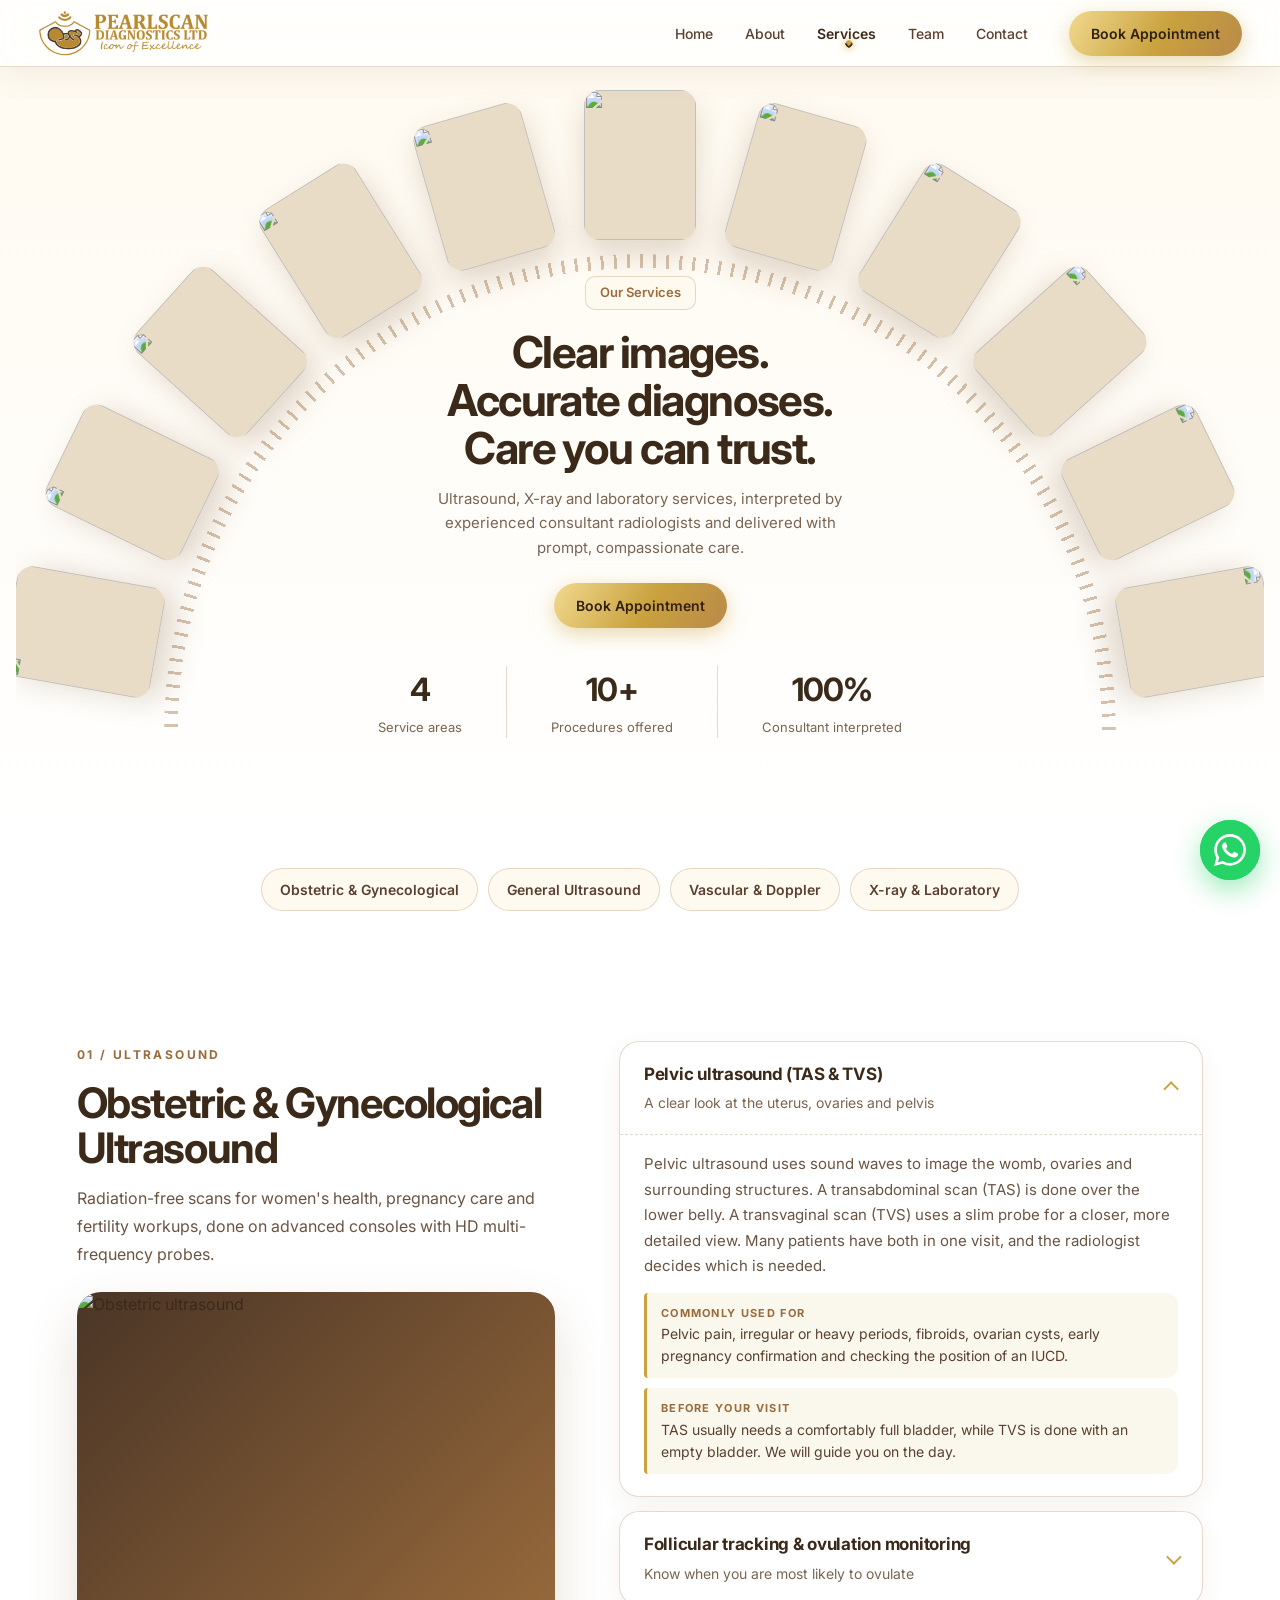
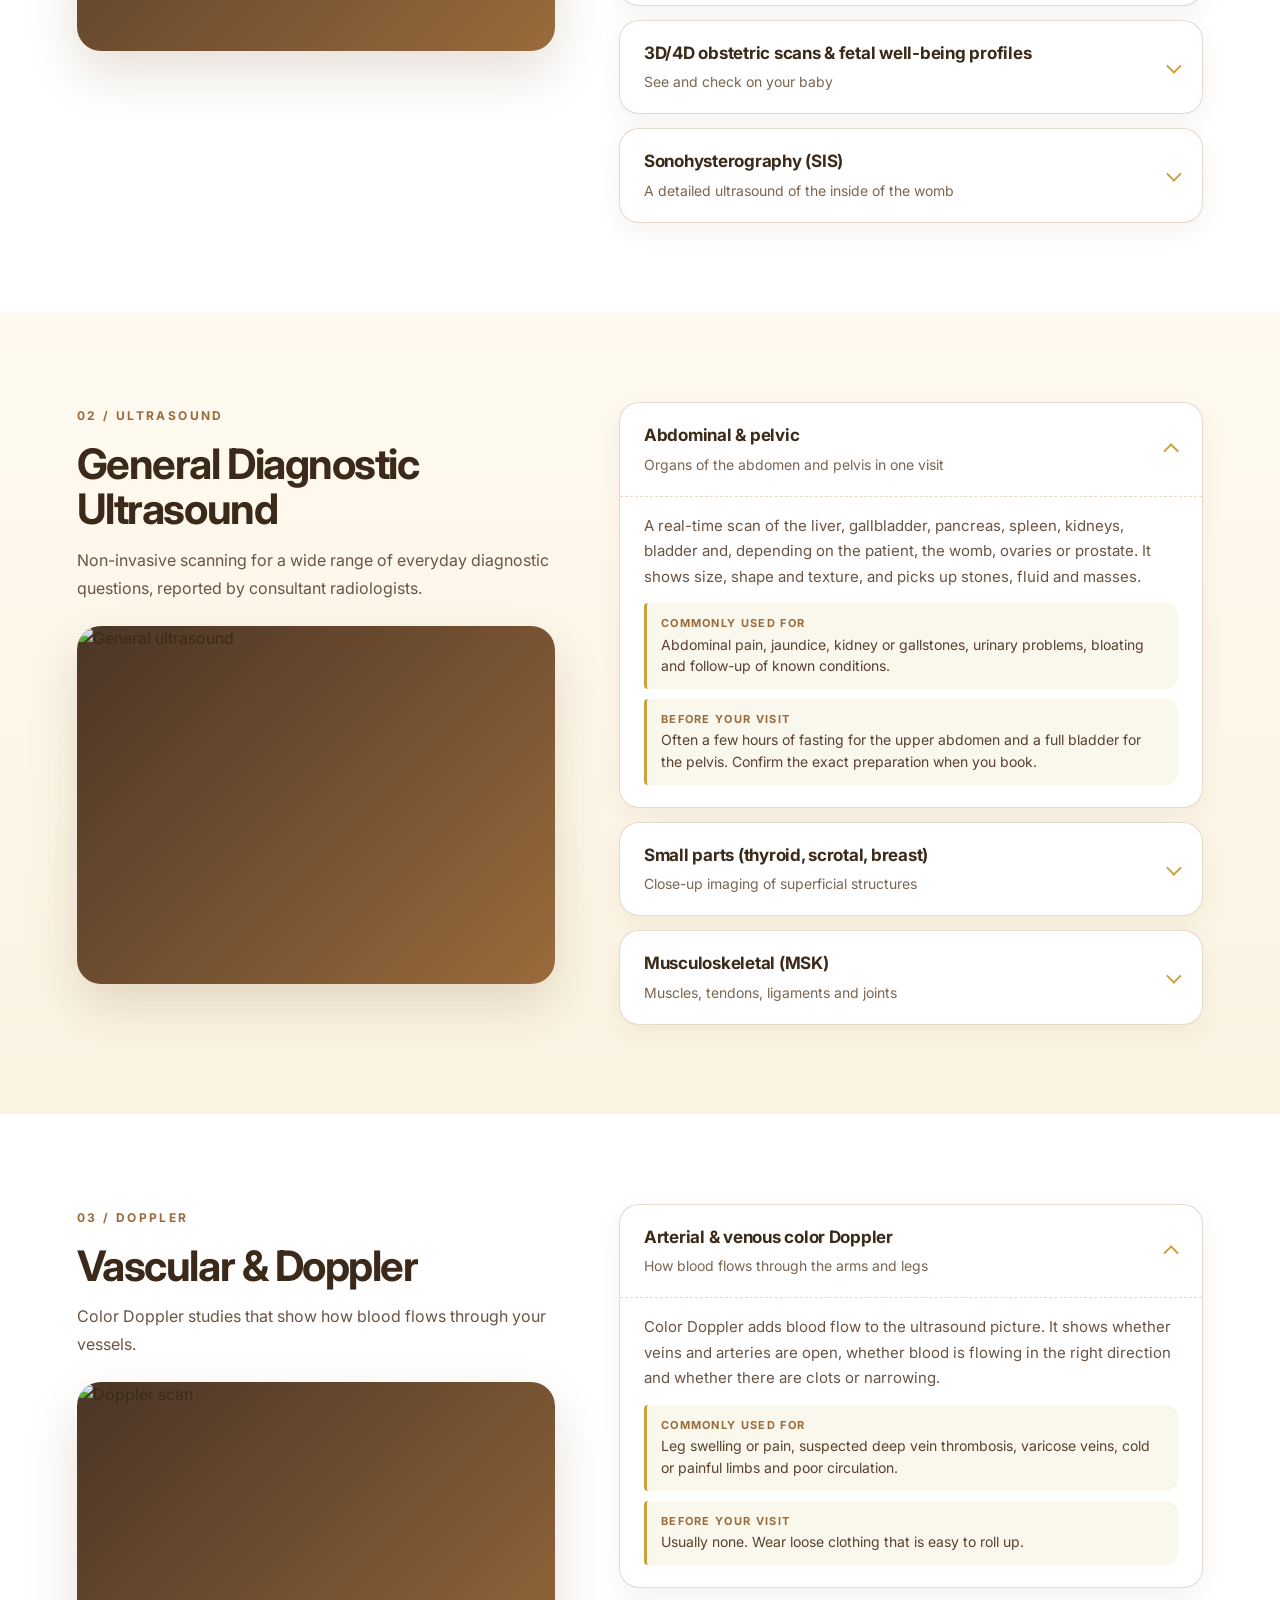
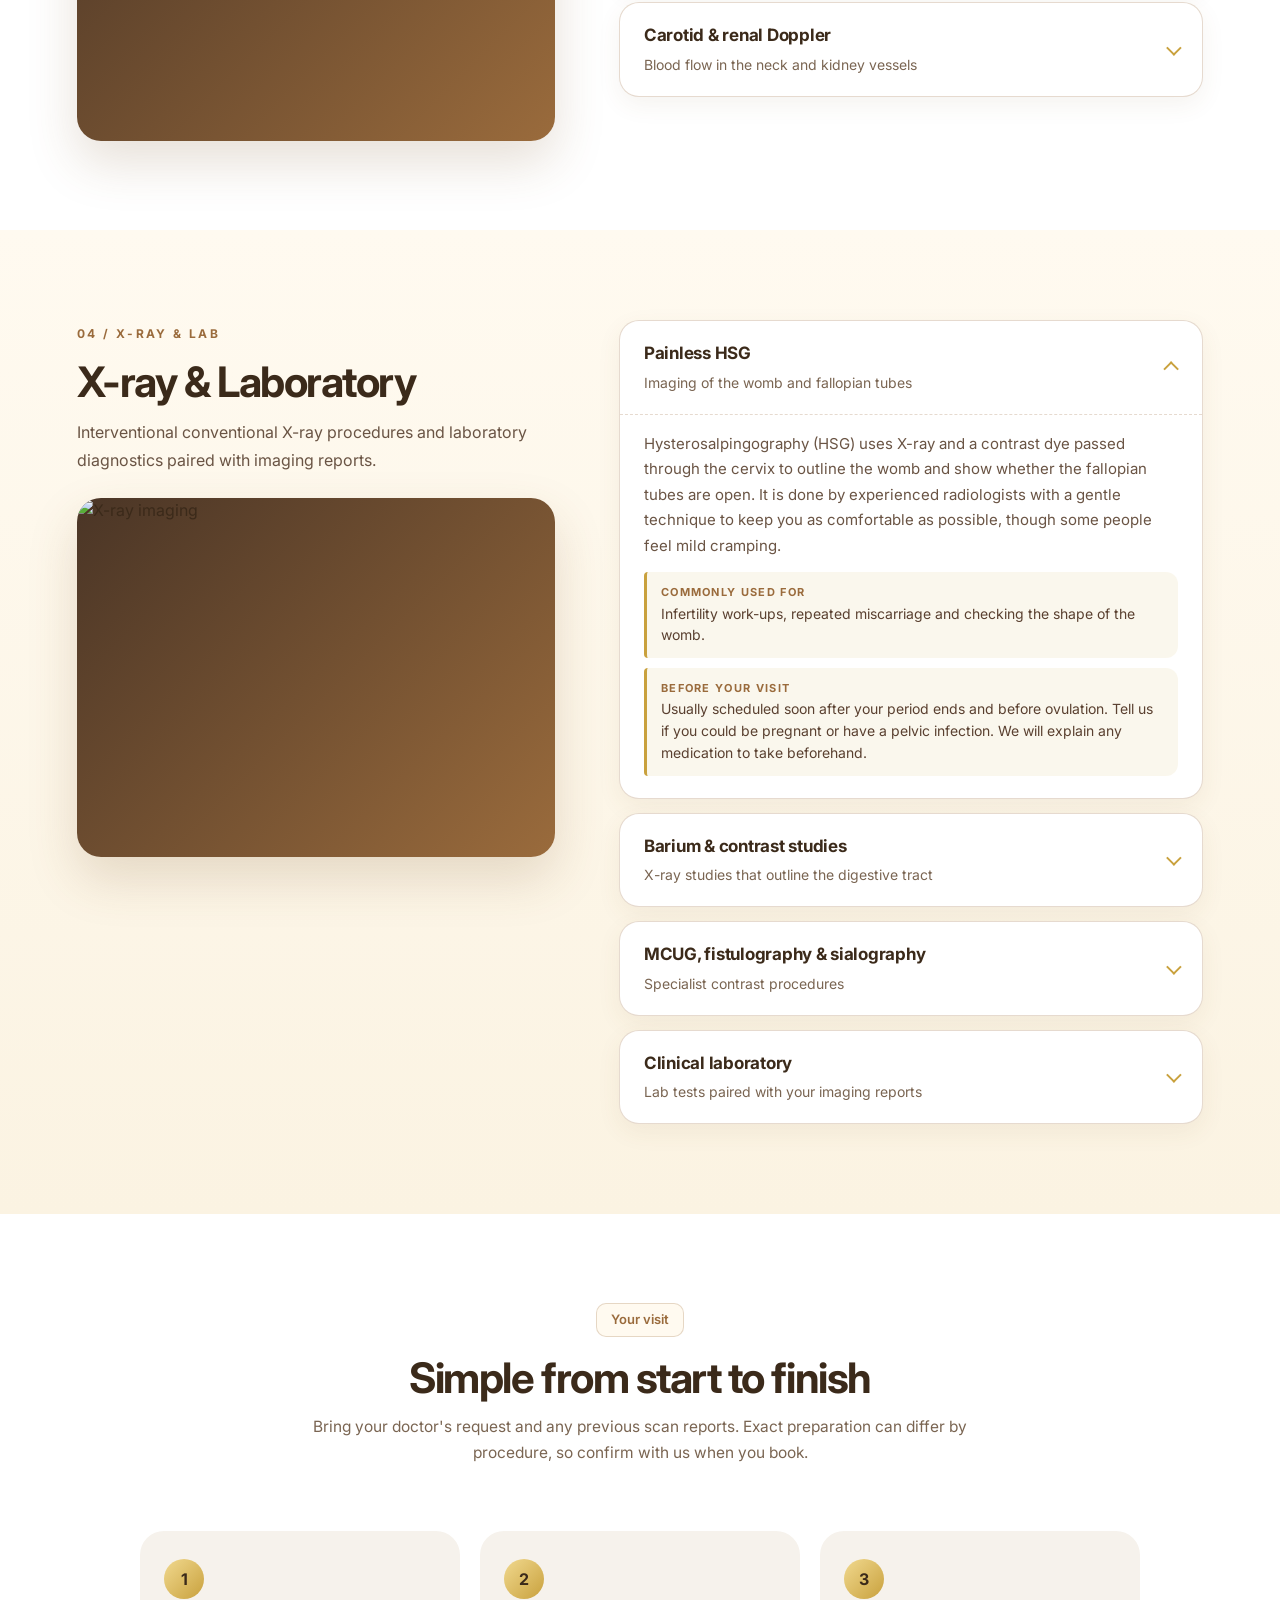
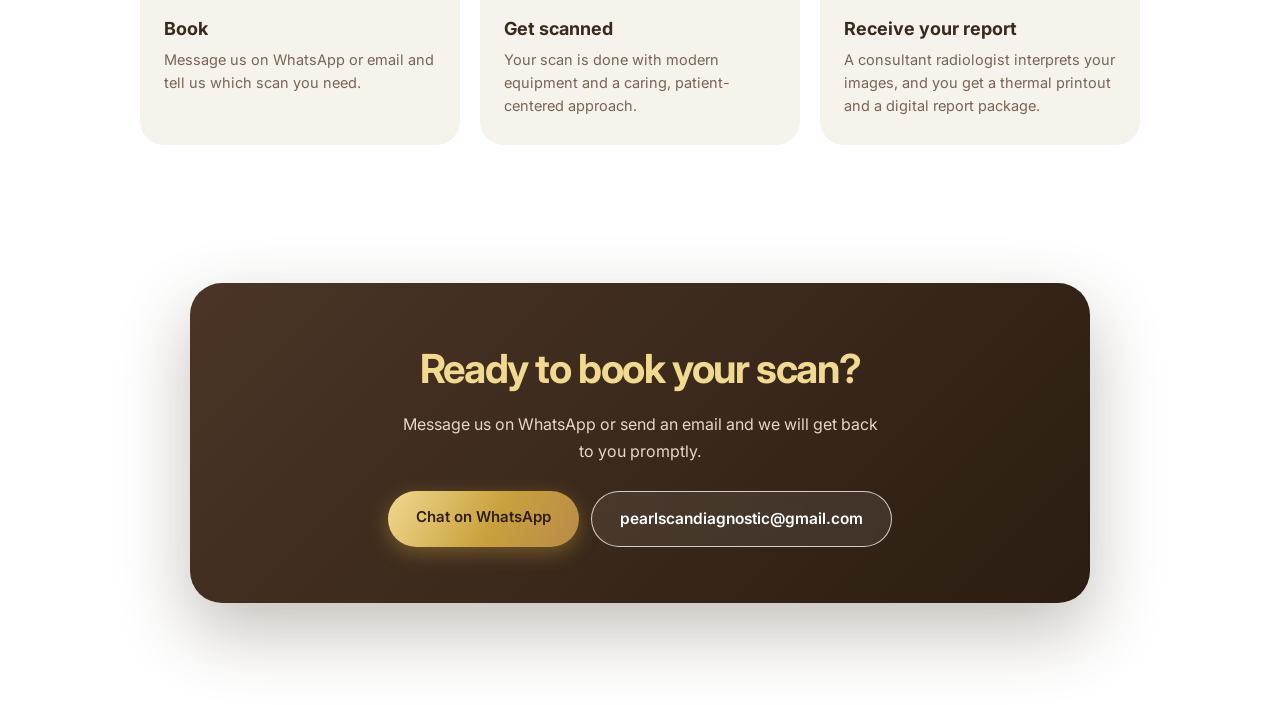
==== commit b8259775: "first commit" ====
--- a/services.html
+++ b/services.html
@@ -51,9 +51,7 @@
           <a href="index.html#about">About</a>
 
           <div class="dd">
-            <button class="ddb" type="button" aria-haspopup="true">
-              Services
-            </button>
+            <a class="ddb" href="services.html" aria-current="page">Services</a>
             <div class="mega">
               <div>
                 <h4>Obstetric &amp; Gynecological</h4>
--- a/style.css
+++ b/style.css
@@ -1075,144 +1075,143 @@
   color: var(--mut);
 }
 
-/* ===== VISION & MISSION: STACKED PILLARS ===== */
-.pillars {
-  margin-top: clamp(48px, 7vw, 88px);
-  border-radius: 32px;
-  overflow: hidden;
-  border: 1px solid rgba(201, 161, 61, 0.4);
-  box-shadow: 0 30px 70px rgba(59, 42, 26, 0.25);
-}
-.pillar {
+/* ===== VISION & MISSION: CINEMATIC BAND (full width, no cards) ===== */
+main section.about {
+  overflow-x: clip;
+}
+.film {
   position: relative;
-  display: grid;
-  grid-template-columns: auto 1fr auto;
-  align-items: center;
-  gap: clamp(20px, 4vw, 56px);
-  padding: clamp(32px, 4vw, 56px) clamp(24px, 5vw, 64px);
-  background: #25180e;
+  width: 100vw;
+  margin: clamp(56px, 8vw, 100px) 0 0 calc(50% - 50vw);
+  padding: clamp(64px, 9vw, 120px) clamp(24px, 6vw, 96px);
+  background:
+    radial-gradient(
+      ellipse 60% 50% at 50% 0%,
+      rgba(201, 161, 61, 0.14),
+      transparent 70%
+    ),
+    #1a0f07;
   color: #fff6e4;
-  transition: background 0.4s;
-}
-.pillar::before {
+}
+/* thin gold "letterbox" lines at top and bottom */
+.film::before,
+.film::after {
   content: "";
   position: absolute;
   left: 0;
+  right: 0;
+  height: 1px;
+  background: linear-gradient(
+    90deg,
+    transparent,
+    rgba(241, 217, 143, 0.7),
+    transparent
+  );
+}
+.film::before {
   top: 0;
+}
+.film::after {
   bottom: 0;
-  width: 5px;
-  background: linear-gradient(180deg, #f1d98f, #c9a13d);
-  transform: scaleY(0.35);
-  transform-origin: center;
-  transition: transform 0.5s cubic-bezier(0.2, 0.8, 0.2, 1);
-}
-.pillar:hover::before {
-  transform: scaleY(1);
-}
-.pillar:hover {
-  background: #2f1f12;
-}
-
-.pillar-num {
-  font-size: clamp(64px, 9vw, 120px);
-  line-height: 1;
+}
+.film-in {
+  max-width: 1080px;
+  margin: 0 auto;
+}
+.film-row {
+  display: grid;
+  grid-template-columns: 1fr 1.15fr;
+  gap: clamp(28px, 6vw, 96px);
+  align-items: center;
+}
+.film-no {
+  display: block;
+  margin-bottom: 18px;
+  font-size: 13px;
   font-weight: 700;
-  letter-spacing: -0.06em;
-  background: linear-gradient(160deg, #f6e3a1, #c9a13d 70%);
+  letter-spacing: 0.4em;
+  color: var(--gold);
+}
+.film-eyebrow {
+  display: block;
+  margin-bottom: 14px;
+  font-size: 12px;
+  font-weight: 700;
+  letter-spacing: 0.3em;
+  text-transform: uppercase;
+  color: rgba(255, 246, 228, 0.6);
+}
+.film-title h3 {
+  margin: 0;
+  font-size: clamp(44px, 7vw, 96px);
+  line-height: 0.98;
+  font-weight: 700;
+  letter-spacing: -0.045em;
+  background: linear-gradient(100deg, #f6e3a1, #e3b94f 55%, #f1d98f);
   -webkit-background-clip: text;
   background-clip: text;
   -webkit-text-fill-color: transparent;
-  opacity: 0.9;
-}
-.pillar-eyebrow {
-  display: block;
-  margin-bottom: 10px;
-  font-size: 12px;
+}
+.film-text p {
+  margin: 0 0 26px;
+  font-size: clamp(17px, 1.6vw, 21px);
+  line-height: 1.85;
+  color: rgba(255, 246, 228, 0.86);
+}
+.film-keys {
+  display: flex;
+  flex-wrap: wrap;
+  align-items: center;
+  gap: 14px;
+  font-size: 12.5px;
   font-weight: 700;
-  letter-spacing: 0.2em;
+  letter-spacing: 0.22em;
   text-transform: uppercase;
   color: #f1d98f;
 }
-.pillar h3 {
-  margin: 0 0 14px;
-  font-size: clamp(28px, 3.2vw, 42px);
-  line-height: 1.05;
-  font-weight: 700;
-  letter-spacing: -0.035em;
-  color: #fff6e4;
-}
-.pillar p {
-  margin: 0;
-  max-width: 560px;
-  font-size: clamp(15.5px, 1.2vw, 17px);
-  line-height: 1.8;
-  color: rgba(255, 246, 228, 0.8);
-}
-.pillar-tags {
-  display: grid;
-  gap: 10px;
-  margin: 0;
-  padding: 0;
-  list-style: none;
-}
-.pillar-tags li {
-  padding: 9px 18px;
-  border: 1px solid rgba(241, 217, 143, 0.4);
-  border-radius: 999px;
-  background: rgba(255, 255, 255, 0.05);
-  font-size: 13px;
-  font-weight: 600;
-  text-align: center;
-  color: #f1d98f;
-}
-
-/* second pillar: cream */
-.pillar.alt {
-  background: linear-gradient(145deg, #fffdf8, #f7e9cc);
-  color: var(--ink);
-}
-.pillar.alt:hover {
-  background: linear-gradient(145deg, #fffefb, #f9edd3);
-}
-.pillar.alt .pillar-num {
-  background: none;
-  -webkit-text-fill-color: transparent;
-  -webkit-text-stroke: 2px #c9a13d;
-}
-.pillar.alt .pillar-eyebrow {
-  color: var(--accent);
-}
-.pillar.alt h3 {
-  color: var(--ink);
-}
-.pillar.alt p {
-  color: var(--brown-d);
-}
-.pillar.alt .pillar-tags li {
-  border-color: rgba(201, 161, 61, 0.45);
-  background: rgba(201, 161, 61, 0.16);
-  color: var(--brown-d);
+.film-keys i {
+  width: 5px;
+  height: 5px;
+  border-radius: 50%;
+  background: var(--gold);
+}
+.film-line {
+  height: 1px;
+  margin: clamp(48px, 7vw, 88px) 0;
+  background: linear-gradient(
+    90deg,
+    transparent,
+    rgba(241, 217, 143, 0.5),
+    transparent
+  );
 }
 
 @media (max-width: 900px) {
   .about-grid {
     grid-template-columns: 1fr;
   }
-  .pillar {
+  .film-row {
     grid-template-columns: 1fr;
-    gap: 16px;
-  }
-  .pillar-num {
-    font-size: 64px;
-  }
-  .pillar-tags {
-    display: flex;
-    flex-wrap: wrap;
+    gap: 24px;
   }
 }
 @media (max-width: 480px) {
   .feat-grid {
     grid-template-columns: 1fr;
+  }
+}
+
+/* ===== VISION & MISSION: BIG SCREEN, Mission row flipped (text left, title right) ===== */
+@media (min-width: 901px) {
+  .film-row.rev {
+    grid-template-columns: 1.15fr 1fr;
+  }
+  .film-row.rev .film-title {
+    order: 2;
+    justify-self: end;
+  }
+  .film-row.rev .film-text {
+    order: 1;
   }
 }
 
@@ -1941,10 +1940,10 @@
   .slide.slide-right::after {
     background: linear-gradient(
       0deg,
-      rgba(0, 0, 0, 0.86) 0%,
-      rgba(0, 0, 0, 0.68) 34%,
-      rgba(0, 0, 0, 0.28) 58%,
-      rgba(0, 0, 0, 0) 76%
+      rgba(0, 0, 0, 0.9) 0%,
+      rgba(0, 0, 0, 0.78) 40%,
+      rgba(0, 0, 0, 0.58) 70%,
+      rgba(0, 0, 0, 0.4) 100%
     );
   }
   .slide-copy,
@@ -2588,3 +2587,266 @@
     padding: 0;
   }
 }
+
+/* ===== NO EMPTY GAP AFTER TEAM (empty contact section takes no height; add content later) ===== */
+main section#contact {
+  min-height: 0;
+}
+
+/* ===== SERVICES PAGE: PHONE FIT ===== */
+@media (max-width: 640px) {
+  /* hero: tighter arc so more photos are visible */
+  main section.svc-hero {
+    --R: 48vw;
+    --pw: 15vw;
+    --ph: 22vw;
+    padding-inline: 12px;
+  }
+  /* show 5 photos so the whole arc fits inside the screen, none cut off */
+  main section.svc-hero .arc-photo:nth-child(odd) {
+    display: none;
+  }
+  main section.svc-hero .arc-photo {
+    border-radius: 12px;
+  }
+  main section.svc-hero .svc-hero-copy {
+    margin-top: 6px;
+  }
+  .svc-hero-copy h1 {
+    font-size: 27px;
+  }
+  .svc-hero-copy p {
+    font-size: 14.5px;
+  }
+
+  /* stats: one neat row of three */
+  .svc-stats {
+    display: grid;
+    grid-template-columns: repeat(3, 1fr);
+    margin-top: 26px;
+  }
+  .svc-stats li {
+    padding: 0 6px;
+    text-align: center;
+  }
+  .svc-stats strong {
+    font-size: 22px;
+  }
+  .svc-stats span {
+    display: block;
+    font-size: 11.5px;
+    line-height: 1.35;
+  }
+
+  /* quick jump chips: 2 x 2 grid */
+  .svc-jump {
+    display: grid;
+    grid-template-columns: 1fr 1fr;
+    gap: 8px;
+    padding: 0 16px 28px;
+  }
+  .svc-jump a {
+    padding: 11px 10px;
+    font-size: 13px;
+    text-align: center;
+    line-height: 1.3;
+  }
+
+  /* service sections */
+  main section.svc-detail {
+    padding: 44px 16px;
+  }
+  .svc-detail-grid {
+    gap: 28px;
+  }
+  .svc-detail-intro h2 {
+    font-size: 26px;
+  }
+  .svc-detail-intro p {
+    font-size: 15px;
+    line-height: 1.7;
+    margin-bottom: 20px;
+  }
+  .svc-detail-img {
+    border-radius: 18px;
+  }
+
+  /* procedure cards */
+  .proc details > summary {
+    padding: 16px 18px;
+    gap: 12px;
+  }
+  .proc-t h3 {
+    font-size: 16px;
+    line-height: 1.3;
+  }
+  .proc-t > span {
+    font-size: 13px;
+  }
+  .proc-body {
+    padding: 0 18px 18px;
+  }
+  .proc-body > p {
+    font-size: 14.5px;
+    line-height: 1.65;
+  }
+  .proc-body dl > div {
+    padding: 11px 12px;
+  }
+  .proc-body dd {
+    font-size: 13.5px;
+  }
+
+  /* how it works */
+  main section.svc-steps {
+    padding: 44px 16px 20px;
+  }
+  .steps li {
+    padding: 22px 20px;
+  }
+
+  /* booking card */
+  main section.svc-book {
+    padding: 36px 16px 64px;
+  }
+  .svc-book-card {
+    padding: 30px 20px;
+    border-radius: 26px;
+  }
+  .svc-book-actions {
+    flex-direction: column;
+    align-items: stretch;
+  }
+  .svc-book-actions .cta,
+  .svc-book-actions .btn-ghost {
+    width: 100%;
+    justify-content: center;
+    text-align: center;
+    overflow-wrap: anywhere;
+    font-size: 14px;
+  }
+}
+
+/* ===== PHONE MARQUEE: all 11 photos slide across the hero (delete this whole block to go back to the 5-photo arc) ===== */
+@media (max-width: 640px) {
+  main section.svc-hero {
+    padding-bottom: 28px;
+  }
+  main section.svc-hero .arc-wrap {
+    min-height: 0;
+  }
+  main section.svc-hero .arc-wrap::before {
+    display: none; /* no dotted ring */
+  }
+  main section.svc-hero .arc-photos {
+    position: relative;
+    height: 40vw;
+    overflow: hidden;
+    -webkit-mask-image: linear-gradient(
+      90deg,
+      transparent,
+      #000 9%,
+      #000 91%,
+      transparent
+    );
+    mask-image: linear-gradient(
+      90deg,
+      transparent,
+      #000 9%,
+      #000 91%,
+      transparent
+    );
+  }
+  main section.svc-hero .arc-photos .arc-photo {
+    display: block;
+    top: 3vw;
+    left: 0;
+    width: 28vw;
+    height: 35vw;
+    margin: 0;
+    border-radius: 18px;
+    transform-origin: center;
+    transform: translateX(100vw) rotate(var(--tilt, 0deg));
+    animation: svcMarquee 24s linear infinite;
+  }
+  main section.svc-hero .arc-photos .arc-photo:nth-child(1) {
+    display: block;
+    --tilt: -4deg;
+    animation-delay: -0s;
+  }
+  main section.svc-hero .arc-photos .arc-photo:nth-child(2) {
+    display: block;
+    --tilt: 4deg;
+    animation-delay: -2.18s;
+  }
+  main section.svc-hero .arc-photos .arc-photo:nth-child(3) {
+    display: block;
+    --tilt: -4deg;
+    animation-delay: -4.36s;
+  }
+  main section.svc-hero .arc-photos .arc-photo:nth-child(4) {
+    display: block;
+    --tilt: 4deg;
+    animation-delay: -6.55s;
+  }
+  main section.svc-hero .arc-photos .arc-photo:nth-child(5) {
+    display: block;
+    --tilt: -4deg;
+    animation-delay: -8.73s;
+  }
+  main section.svc-hero .arc-photos .arc-photo:nth-child(6) {
+    display: block;
+    --tilt: 4deg;
+    animation-delay: -10.91s;
+  }
+  main section.svc-hero .arc-photos .arc-photo:nth-child(7) {
+    display: block;
+    --tilt: -4deg;
+    animation-delay: -13.09s;
+  }
+  main section.svc-hero .arc-photos .arc-photo:nth-child(8) {
+    display: block;
+    --tilt: 4deg;
+    animation-delay: -15.27s;
+  }
+  main section.svc-hero .arc-photos .arc-photo:nth-child(9) {
+    display: block;
+    --tilt: -4deg;
+    animation-delay: -17.45s;
+  }
+  main section.svc-hero .arc-photos .arc-photo:nth-child(10) {
+    display: block;
+    --tilt: 4deg;
+    animation-delay: -19.64s;
+  }
+  main section.svc-hero .arc-photos .arc-photo:nth-child(11) {
+    display: block;
+    --tilt: -4deg;
+    animation-delay: -21.82s;
+  }
+  main section.svc-hero .svc-hero-copy {
+    margin-top: 18px;
+  }
+}
+@keyframes svcMarquee {
+  from {
+    transform: translateX(100vw) rotate(var(--tilt, 0deg));
+  }
+  to {
+    transform: translateX(calc(100vw - 352vw)) rotate(var(--tilt, 0deg));
+  }
+}
+@media (max-width: 640px) and (prefers-reduced-motion: reduce) {
+  main section.svc-hero .arc-photos {
+    display: flex;
+    gap: 4vw;
+    overflow-x: auto;
+    -webkit-mask-image: none;
+    mask-image: none;
+  }
+  main section.svc-hero .arc-photos .arc-photo {
+    position: static;
+    flex: none;
+    transform: none;
+  }
+}
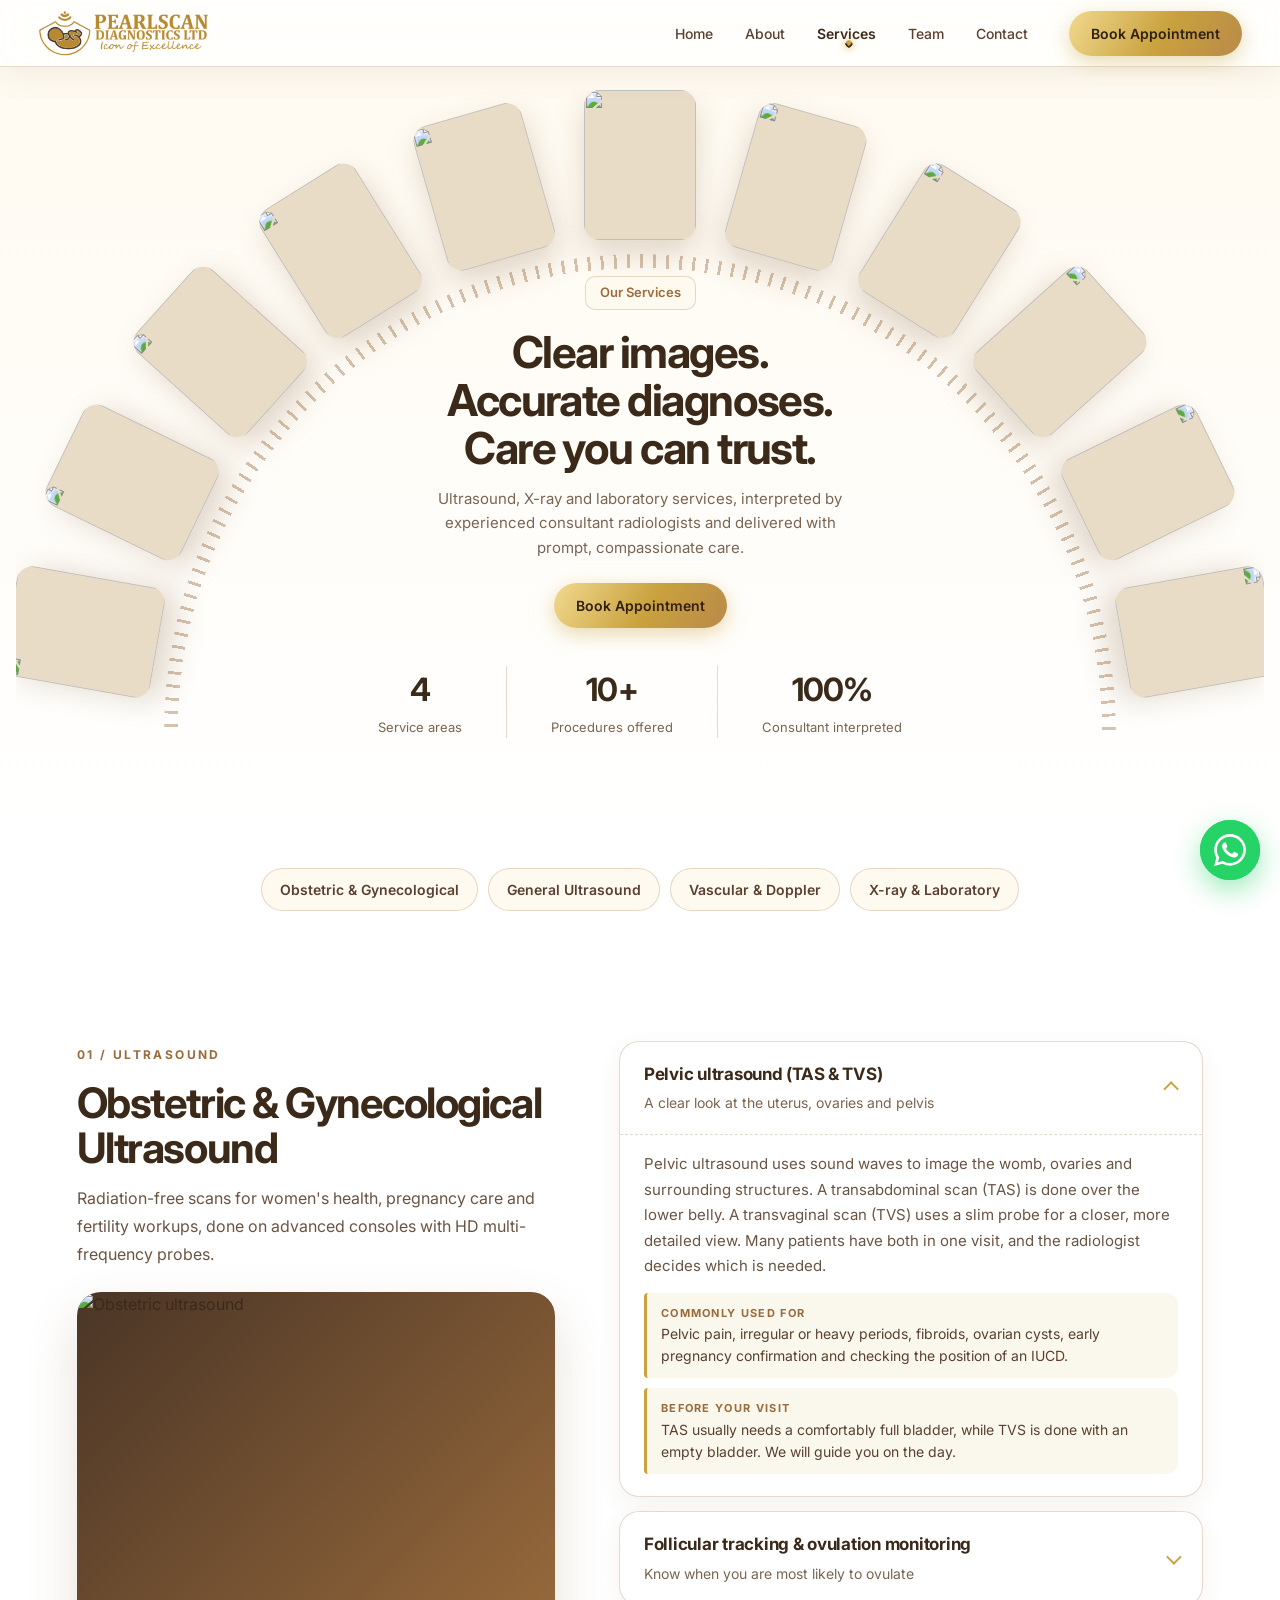
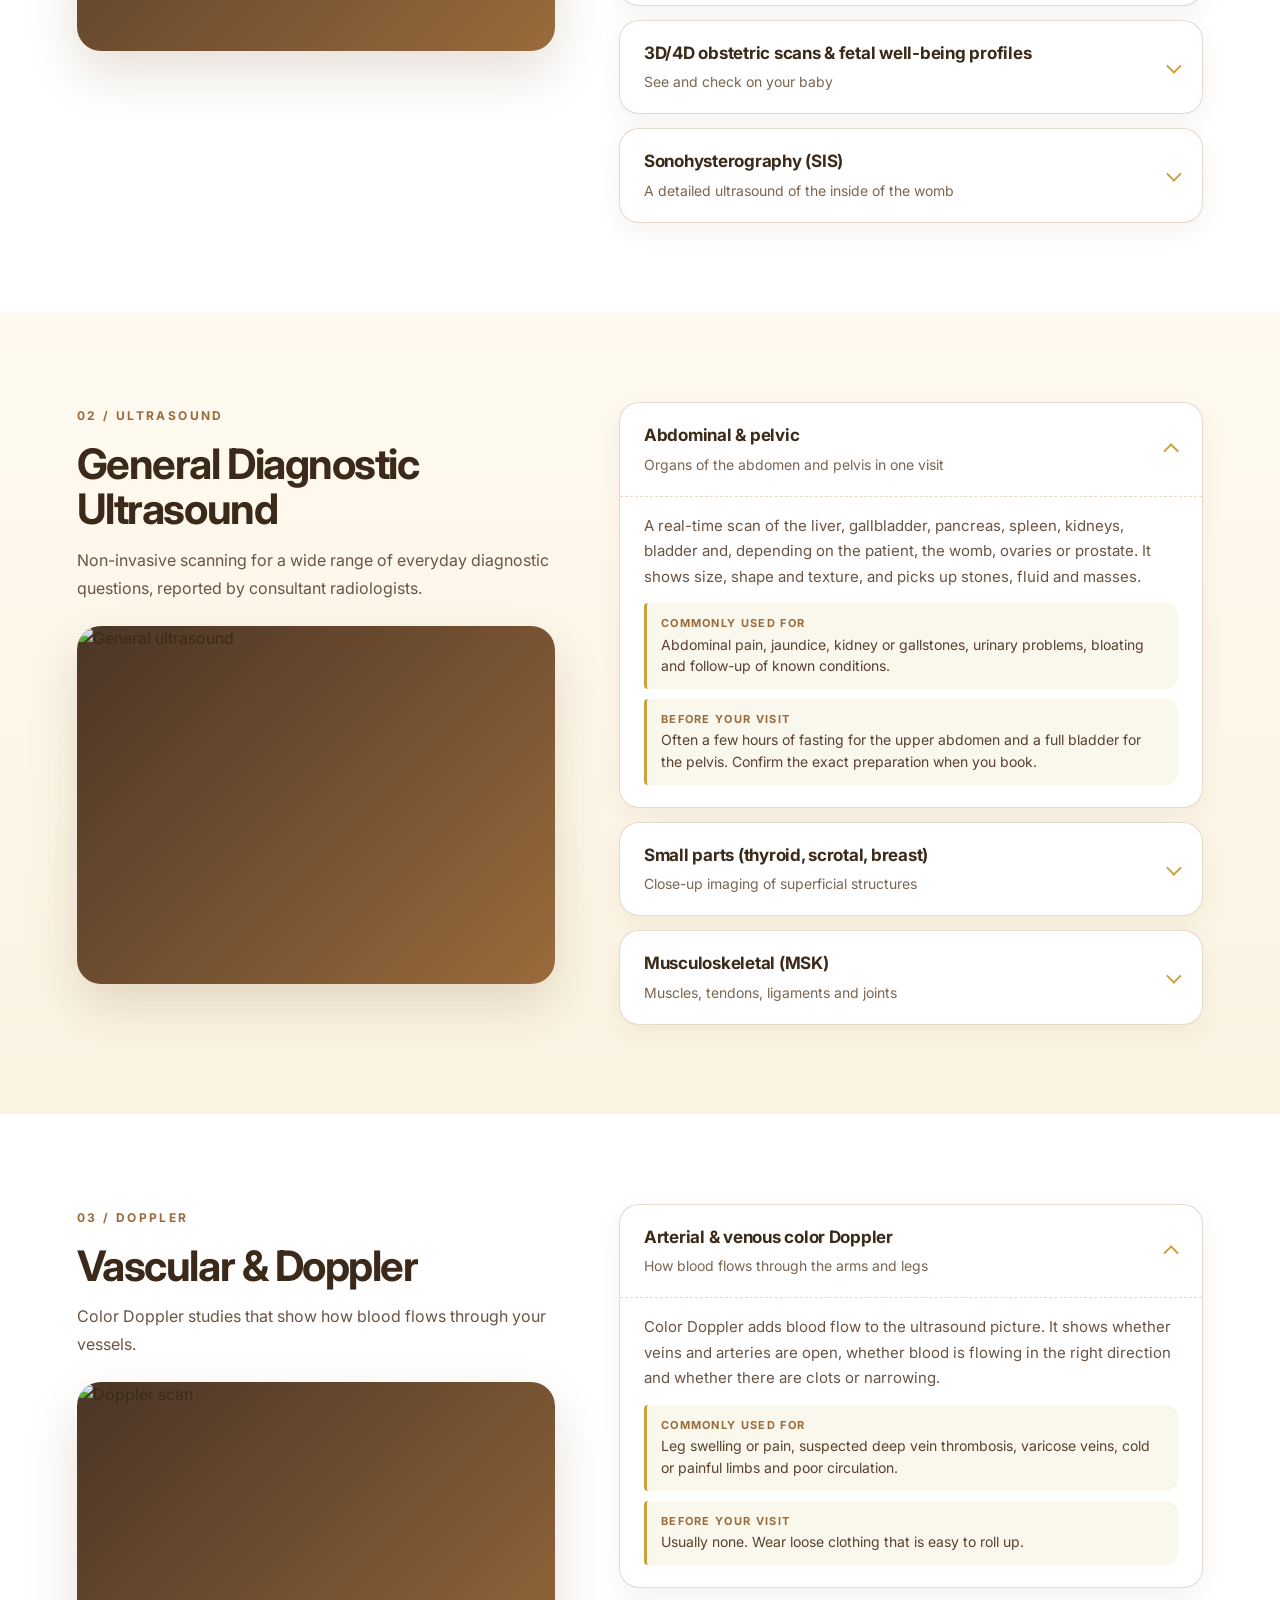
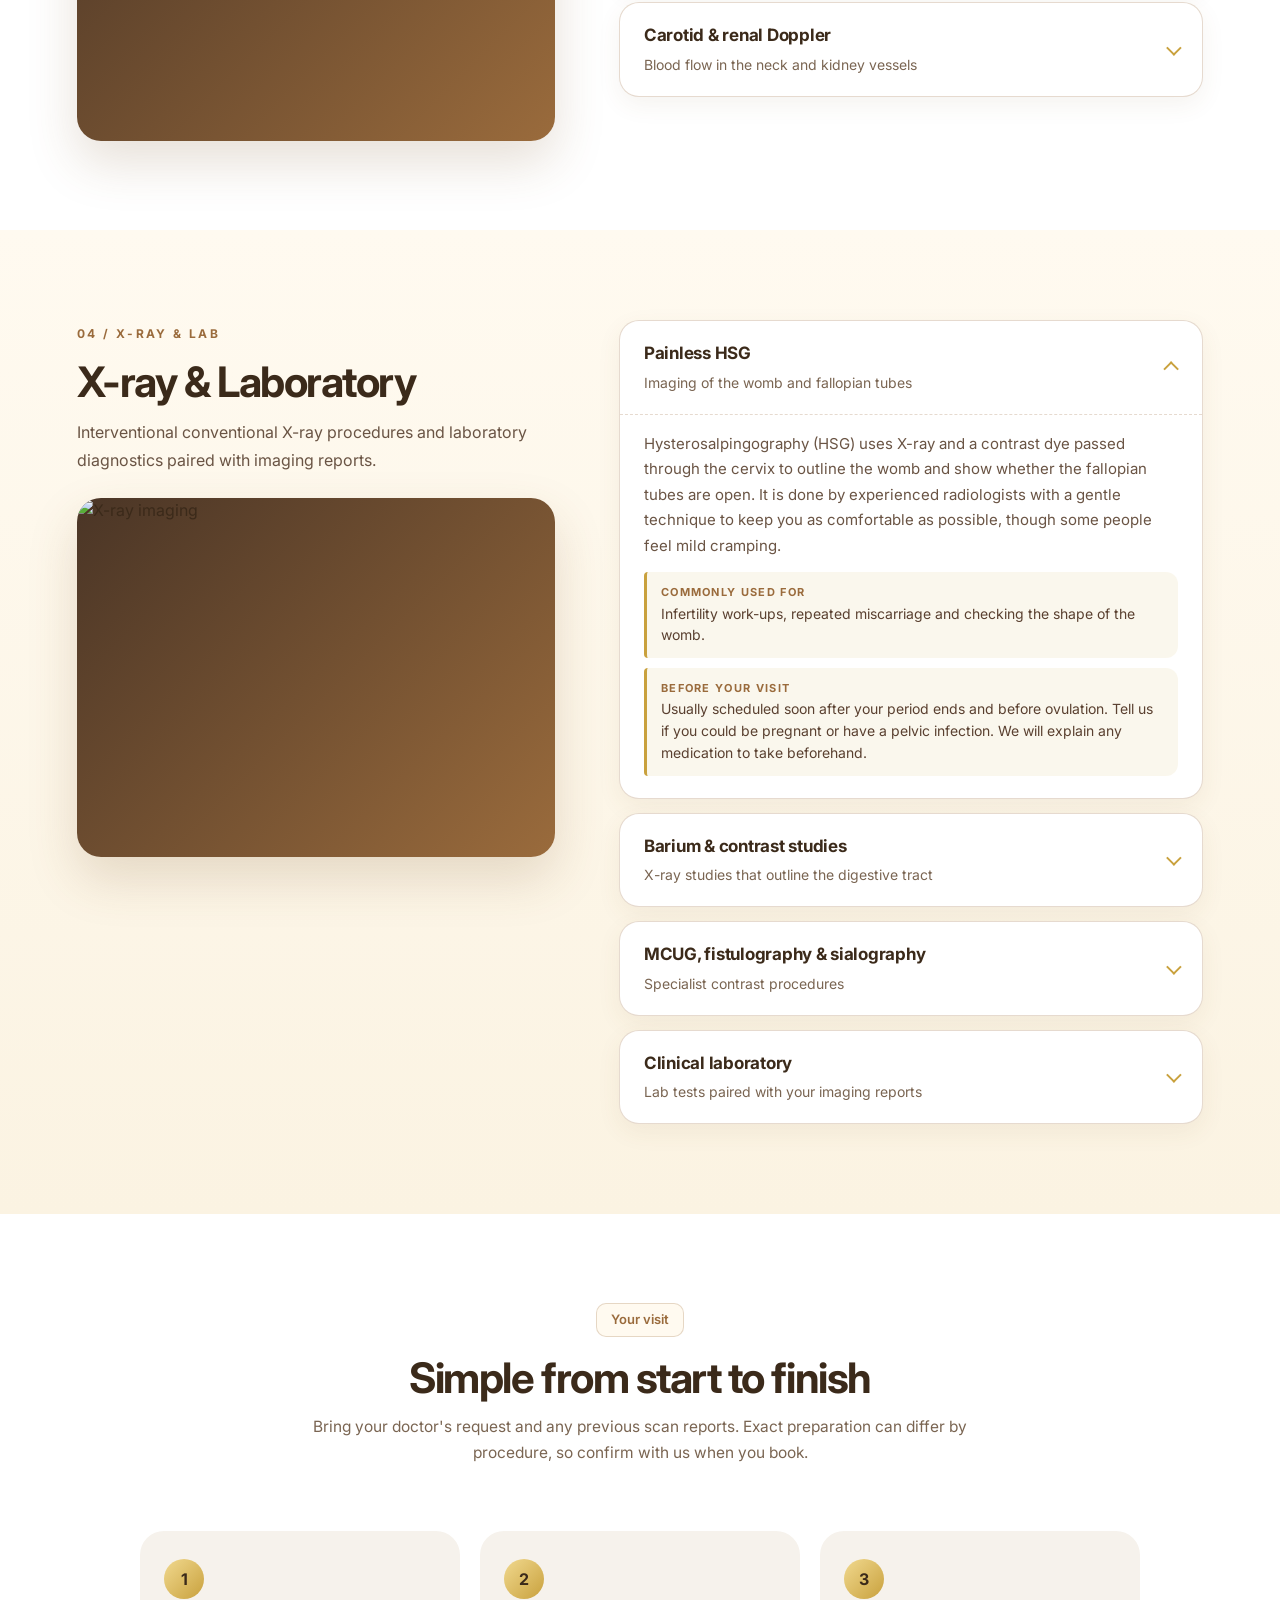
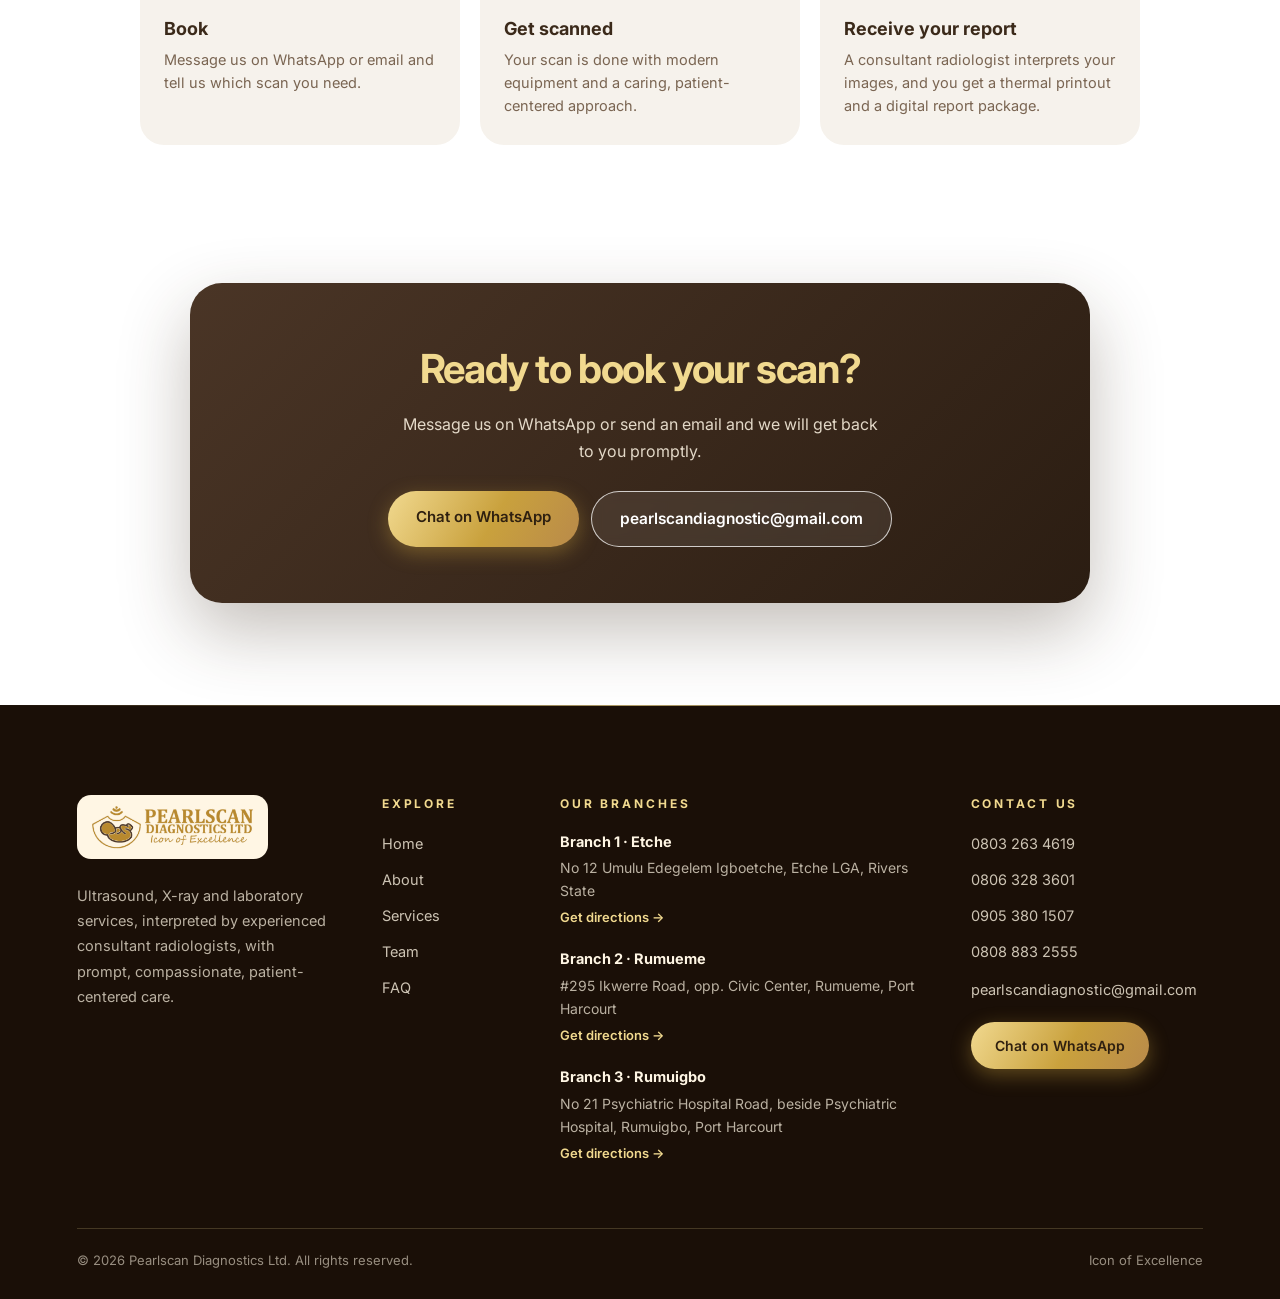
==== commit 2c6908e7: "updayte\" ====
--- a/services.html
+++ b/services.html
@@ -886,6 +886,115 @@
       </section>
     </main>
 
+    <!-- ===== FOOTER ===== -->
+    <footer class="sf" id="site-footer">
+      <div class="sf-in">
+        <div class="sf-grid">
+          <div class="sf-brand">
+            <a
+              class="sf-logo"
+              href="index.html"
+              aria-label="Pearlscan Diagnostics Ltd – home"
+            >
+              <img
+                src="img/logo.png"
+                alt="Pearlscan Diagnostics Ltd – Icon of Excellence"
+              />
+            </a>
+            <p>
+              Ultrasound, X-ray and laboratory services, interpreted by
+              experienced consultant radiologists, with prompt, compassionate,
+              patient-centered care.
+            </p>
+          </div>
+
+          <nav class="sf-col" aria-label="Footer">
+            <h4>Explore</h4>
+            <ul>
+              <li><a href="index.html">Home</a></li>
+              <li><a href="index.html#about">About</a></li>
+              <li><a href="#top">Services</a></li>
+              <li><a href="index.html#team">Team</a></li>
+              <li><a href="index.html#faq">FAQ</a></li>
+            </ul>
+          </nav>
+
+          <div class="sf-col sf-branches">
+            <h4>Our branches</h4>
+            <ul>
+              <li>
+                <strong>Branch 1 · Etche</strong>
+                <address>
+                  No 12 Umulu Edegelem Igboetche, Etche LGA, Rivers State
+                </address>
+                <a
+                  class="sf-dir"
+                  href="https://www.google.com/maps/search/?api=1&amp;query=No%2012%20Umulu%20Edegelem%20Igboetche%2C%20Etche%20LGA%2C%20Rivers%20State"
+                  target="_blank"
+                  rel="noopener"
+                  >Get directions</a
+                >
+              </li>
+              <li>
+                <strong>Branch 2 · Rumueme</strong>
+                <address>
+                  #295 Ikwerre Road, opp. Civic Center, Rumueme, Port Harcourt
+                </address>
+                <a
+                  class="sf-dir"
+                  href="https://www.google.com/maps/search/?api=1&amp;query=295%20Ikwerre%20Road%2C%20opposite%20Civic%20Center%2C%20Rumueme%2C%20Port%20Harcourt"
+                  target="_blank"
+                  rel="noopener"
+                  >Get directions</a
+                >
+              </li>
+              <li>
+                <strong>Branch 3 · Rumuigbo</strong>
+                <address>
+                  No 21 Psychiatric Hospital Road, beside Psychiatric Hospital,
+                  Rumuigbo, Port Harcourt
+                </address>
+                <a
+                  class="sf-dir"
+                  href="https://www.google.com/maps/search/?api=1&amp;query=21%20Psychiatric%20Hospital%20Road%2C%20Rumuigbo%2C%20Port%20Harcourt"
+                  target="_blank"
+                  rel="noopener"
+                  >Get directions</a
+                >
+              </li>
+            </ul>
+          </div>
+
+          <div class="sf-col">
+            <h4>Contact us</h4>
+            <ul class="sf-phones">
+              <li><a href="tel:+2348032634619">0803 263 4619</a></li>
+              <li><a href="tel:+2348063283601">0806 328 3601</a></li>
+              <li><a href="tel:+2349053801507">0905 380 1507</a></li>
+              <li><a href="tel:+2348088832555">0808 883 2555</a></li>
+            </ul>
+            <a class="sf-mail" href="mailto:pearlscandiagnostic@gmail.com"
+              >pearlscandiagnostic@gmail.com</a
+            >
+            <a
+              class="cta sf-wa"
+              href="https://wa.me/2348032634619"
+              target="_blank"
+              rel="noopener"
+              >Chat on WhatsApp</a
+            >
+          </div>
+        </div>
+
+        <div class="sf-bar">
+          <span
+            >&copy; 2026 Pearlscan Diagnostics Ltd. All rights reserved.</span
+          >
+          <span>Icon of Excellence</span>
+        </div>
+      </div>
+    </footer>
+
     <!-- ===== WHATSAPP FLOATING BUTTON ===== -->
     <a
       class="wa"
--- a/style.css
+++ b/style.css
@@ -2850,3 +2850,291 @@
     transform: none;
   }
 }
+
+/* ===== NAV: Services is now a link ===== */
+a.ddb {
+  display: inline-block;
+}
+
+/* ===== FAQ: centered, simple list with thin lines (no cards) ===== */
+main section.faq {
+  min-height: 0;
+  padding: clamp(70px, 9vw, 120px) clamp(20px, 6vw, 96px);
+  background: linear-gradient(180deg, #fffaf0, #fff);
+}
+.faq-wrap {
+  max-width: 860px;
+  margin: 0 auto;
+}
+.faq-head {
+  text-align: center;
+  margin-bottom: clamp(36px, 5vw, 56px);
+}
+.faq-head h2 {
+  margin: 0 0 14px;
+  font-size: clamp(30px, 4.2vw, 52px);
+  line-height: 1.08;
+  letter-spacing: -0.04em;
+  font-weight: 700;
+  color: var(--ink);
+}
+.faq-list {
+  border-top: 1px solid var(--line);
+}
+.faq-item {
+  border-bottom: 1px solid var(--line);
+}
+.faq-item summary {
+  display: grid;
+  grid-template-columns: 56px 1fr 32px;
+  align-items: center;
+  padding: 26px 4px;
+  cursor: pointer;
+  list-style: none;
+  -webkit-tap-highlight-color: transparent;
+}
+.faq-item summary::-webkit-details-marker {
+  display: none;
+}
+.faq-n {
+  font-size: 13px;
+  font-weight: 700;
+  letter-spacing: 0.2em;
+  color: var(--gold);
+}
+.faq-q {
+  font-size: clamp(17px, 1.8vw, 21px);
+  font-weight: 600;
+  letter-spacing: -0.015em;
+  color: var(--ink);
+  transition: color 0.25s;
+}
+.faq-item summary:hover .faq-q,
+.faq-item[open] .faq-q {
+  color: var(--accent);
+}
+.faq-item summary::after {
+  content: "";
+  width: 30px;
+  height: 30px;
+  border: 1.5px solid var(--gold);
+  border-radius: 50%;
+  background:
+    linear-gradient(var(--accent), var(--accent)) center / 12px 2px no-repeat,
+    linear-gradient(var(--accent), var(--accent)) center / 2px 12px no-repeat;
+  transition:
+    transform 0.35s cubic-bezier(0.2, 0.8, 0.2, 1),
+    background-color 0.3s;
+}
+.faq-item[open] summary::after {
+  transform: rotate(45deg);
+  background-color: rgba(201, 161, 61, 0.18);
+}
+.faq-a {
+  padding: 0 40px 28px 60px;
+  animation: drop 0.35s ease both;
+}
+.faq-a p {
+  margin: 0;
+  max-width: 640px;
+  font-size: 16px;
+  line-height: 1.8;
+  color: #6a5444;
+}
+.faq-a a {
+  color: var(--accent);
+  font-weight: 600;
+  text-decoration: underline;
+  text-underline-offset: 3px;
+}
+.faq-more {
+  margin-top: clamp(44px, 6vw, 72px);
+  text-align: center;
+}
+.faq-more h3 {
+  margin: 0 0 8px;
+  font-size: clamp(22px, 2.6vw, 30px);
+  letter-spacing: -0.03em;
+  color: var(--ink);
+}
+.faq-more p {
+  margin: 0 0 22px;
+  font-size: 15.5px;
+  color: var(--mut);
+}
+.faq-more .cta {
+  display: inline-block;
+  margin: 0;
+  padding: 15px 30px;
+  font-size: 15px;
+}
+@media (max-width: 640px) {
+  main section.faq {
+    padding: 56px 18px;
+  }
+  .faq-item summary {
+    grid-template-columns: 38px 1fr 28px;
+    padding: 20px 0;
+  }
+  .faq-item summary::after {
+    width: 26px;
+    height: 26px;
+  }
+  .faq-a {
+    padding: 0 6px 22px 38px;
+  }
+  .faq-a p {
+    font-size: 15px;
+  }
+}
+
+/* ===== FOOTER ===== */
+.sf {
+  position: relative;
+  padding: clamp(56px, 7vw, 96px) clamp(24px, 6vw, 96px) 28px;
+  background: #1a0f07;
+  color: #fff6e4;
+  scroll-margin-top: 80px;
+}
+.sf::before {
+  content: "";
+  position: absolute;
+  left: 0;
+  right: 0;
+  top: 0;
+  height: 1px;
+  background: linear-gradient(
+    90deg,
+    transparent,
+    rgba(241, 217, 143, 0.7),
+    transparent
+  );
+}
+.sf-in {
+  max-width: 1180px;
+  margin: 0 auto;
+}
+.sf-grid {
+  display: grid;
+  grid-template-columns: 1.2fr 0.6fr 1.7fr 1.1fr;
+  gap: clamp(28px, 4vw, 56px);
+}
+.sf-logo {
+  display: inline-block;
+  margin-bottom: 18px;
+  padding: 10px 14px;
+  border-radius: 14px;
+  background: #fff6e4;
+}
+.sf-logo img {
+  display: block;
+  height: 44px;
+  width: auto;
+}
+.sf-brand p {
+  max-width: 320px;
+  margin: 0;
+  font-size: 14.5px;
+  line-height: 1.75;
+  color: rgba(255, 246, 228, 0.7);
+}
+.sf h4 {
+  margin: 0 0 18px;
+  font-size: 12px;
+  font-weight: 700;
+  letter-spacing: 0.24em;
+  text-transform: uppercase;
+  color: #f1d98f;
+}
+.sf ul {
+  display: grid;
+  gap: 12px;
+  margin: 0;
+  padding: 0;
+  list-style: none;
+}
+.sf a {
+  transition: color 0.2s;
+}
+.sf-col li > a,
+.sf-mail {
+  font-size: 14.5px;
+  color: rgba(255, 246, 228, 0.78);
+}
+.sf-col li > a:hover,
+.sf-mail:hover,
+.sf-dir:hover {
+  color: #f1d98f;
+}
+.sf-branches ul {
+  gap: 20px;
+}
+.sf-branches strong {
+  display: block;
+  margin-bottom: 4px;
+  font-size: 14.5px;
+  color: #fff6e4;
+}
+.sf-branches address {
+  font-style: normal;
+  font-size: 14px;
+  line-height: 1.65;
+  color: rgba(255, 246, 228, 0.7);
+}
+.sf-branches .sf-dir {
+  display: inline-block;
+  margin-top: 6px;
+  font-size: 13px;
+  font-weight: 600;
+  color: #f1d98f;
+}
+.sf-branches .sf-dir::after {
+  content: " \2192";
+}
+.sf-phones {
+  margin-bottom: 16px !important;
+}
+.sf-mail {
+  display: block;
+  margin-bottom: 22px;
+  overflow-wrap: anywhere;
+}
+.sf .sf-wa {
+  display: inline-block;
+  margin: 0;
+  padding: 13px 24px;
+  font-size: 14px;
+  color: #2f2010;
+}
+.sf-bar {
+  display: flex;
+  justify-content: space-between;
+  flex-wrap: wrap;
+  gap: 8px 24px;
+  margin-top: clamp(40px, 6vw, 64px);
+  padding-top: 22px;
+  border-top: 1px solid rgba(241, 217, 143, 0.2);
+  font-size: 13px;
+  color: rgba(255, 246, 228, 0.55);
+}
+@media (max-width: 1000px) {
+  .sf-grid {
+    grid-template-columns: 1fr 1fr;
+  }
+  .sf-brand,
+  .sf-branches {
+    grid-column: 1 / -1;
+  }
+}
+@media (max-width: 640px) {
+  .sf {
+    padding: 48px 20px 90px; /* extra room for the WhatsApp button */
+  }
+  .sf-grid {
+    grid-template-columns: 1fr;
+    gap: 32px;
+  }
+  .sf-bar {
+    flex-direction: column;
+  }
+}
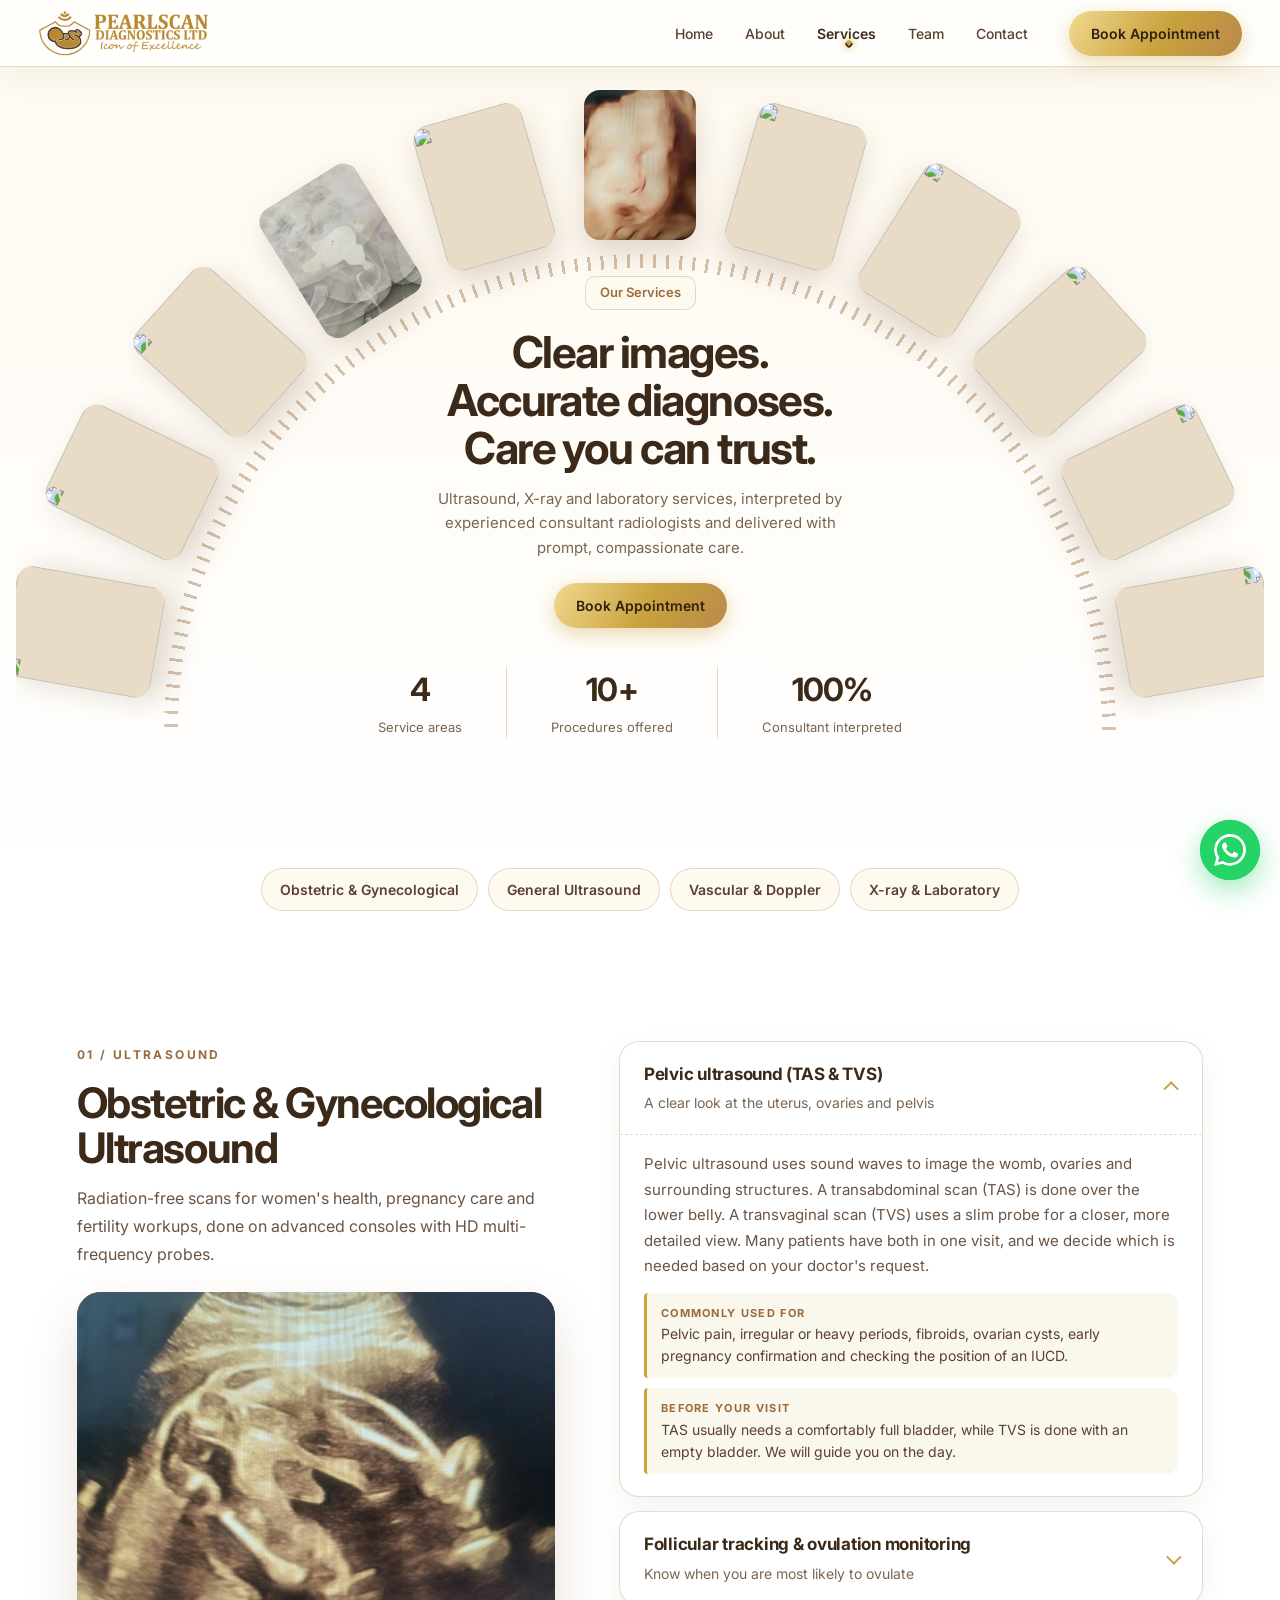
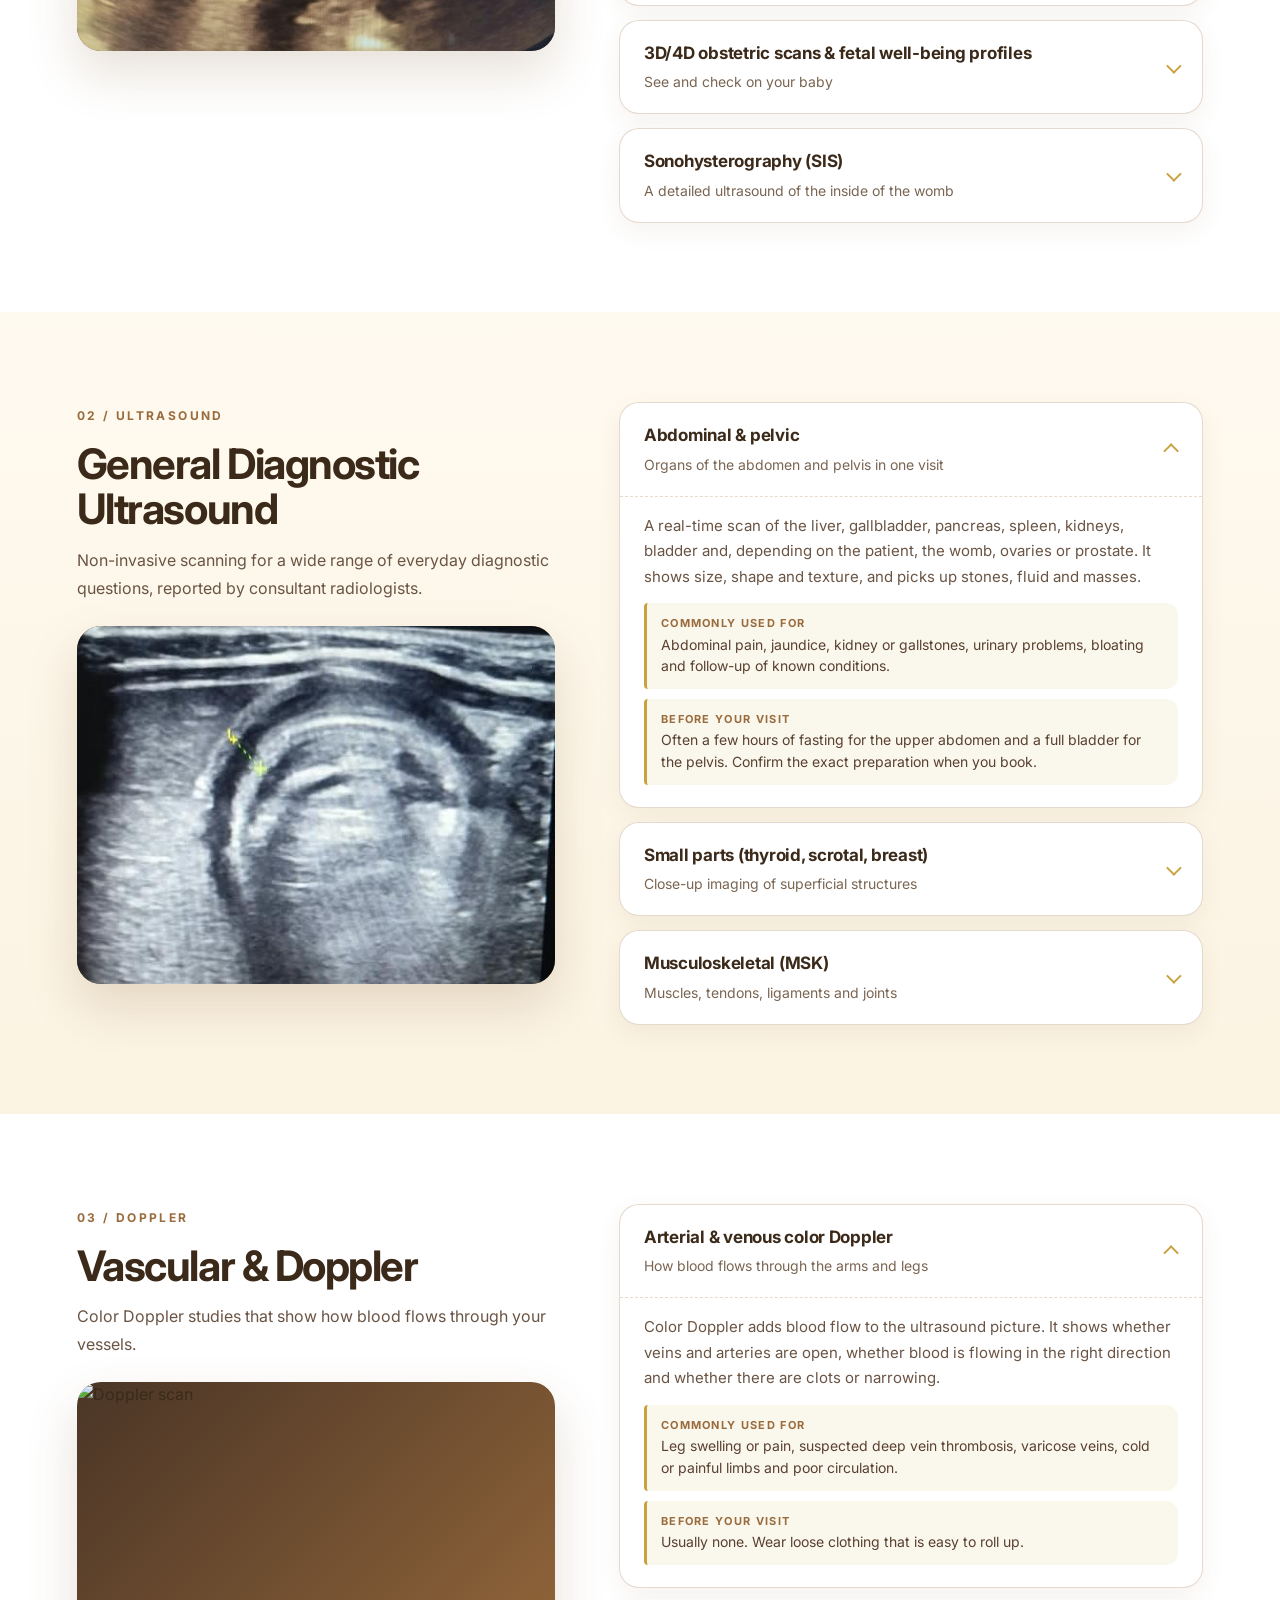
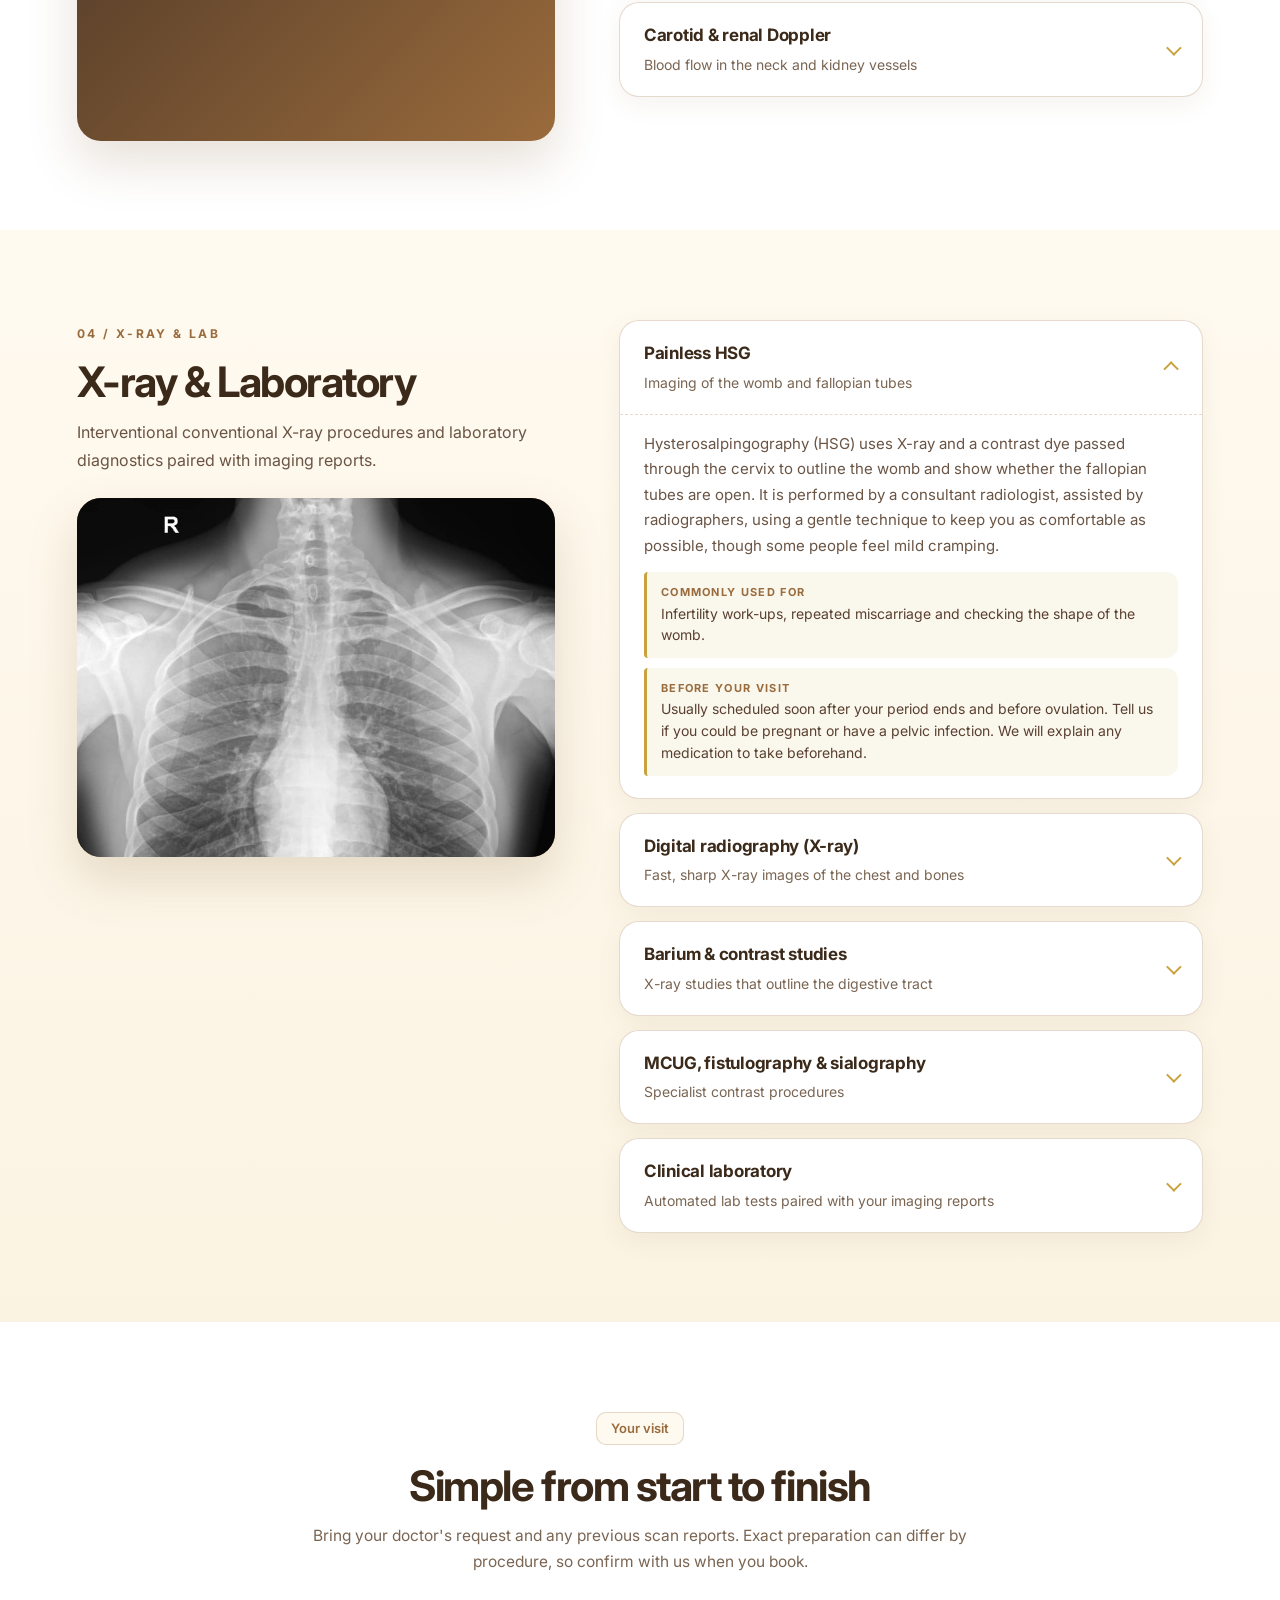
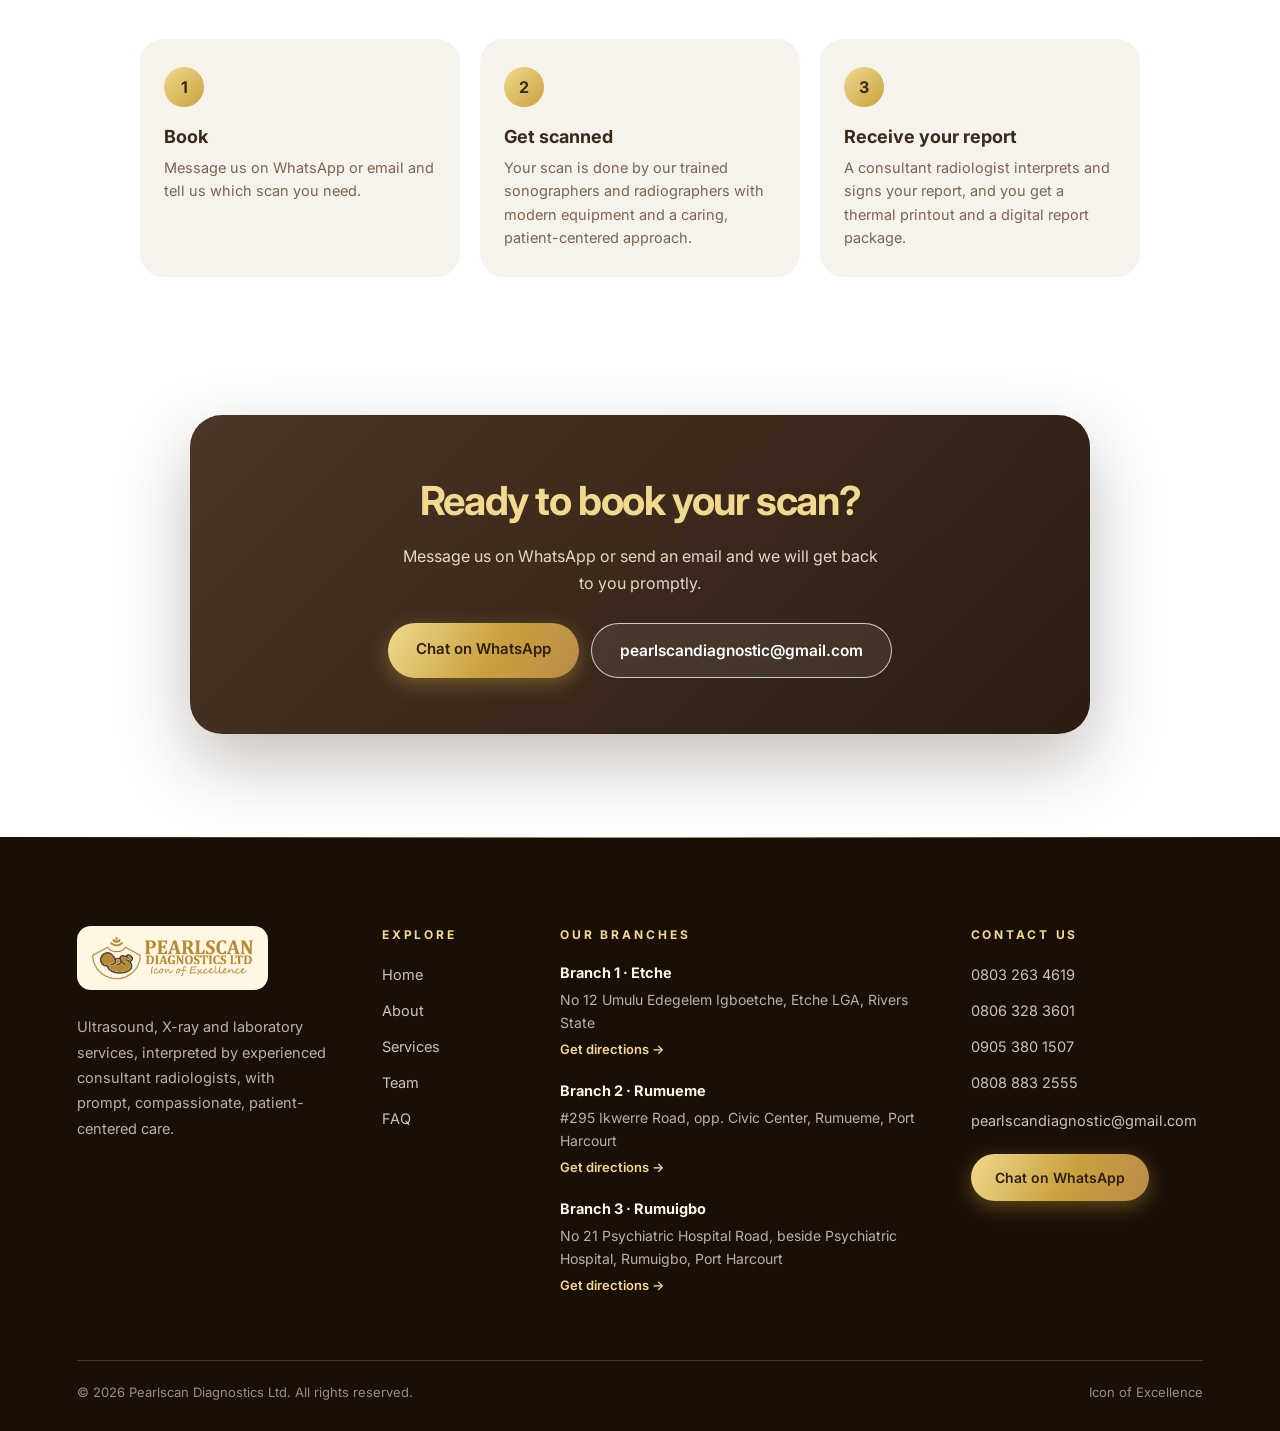
==== commit 199a6014: "Update site" ====
--- a/services.html
+++ b/services.html
@@ -104,6 +104,7 @@
               <div>
                 <h4>X-ray &amp; Laboratory</h4>
                 <ul>
+                  <li><a href="#xray-laboratory">Digital Radiography</a></li>
                   <li><a href="#xray-laboratory">Painless HSG</a></li>
                   <li>
                     <a href="#xray-laboratory">Barium &amp; Contrast Studies</a>
@@ -164,25 +165,25 @@
             <img
               class="arc-photo"
               style="--a: -80deg"
-              src="https://images.pexels.com/photos/8442560/pexels-photo-8442560.jpeg?auto=compress&cs=tinysrgb&w=400"
+              src="https://images.pexels.com/photos/8533143/pexels-photo-8533143.jpeg?auto=compress&cs=tinysrgb&w=400"
               alt=""
             />
             <img
               class="arc-photo"
               style="--a: -64deg"
-              src="https://images.pexels.com/photos/8533143/pexels-photo-8533143.jpeg?auto=compress&cs=tinysrgb&w=400"
+              src="https://images.pexels.com/photos/356040/pexels-photo-356040.jpeg?auto=compress&cs=tinysrgb&w=400"
               alt=""
             />
             <img
               class="arc-photo"
               style="--a: -48deg"
-              src="https://images.pexels.com/photos/207601/pexels-photo-207601.jpeg?auto=compress&cs=tinysrgb&w=400"
+              src="https://images.pexels.com/photos/7089015/pexels-photo-7089015.jpeg?auto=compress&cs=tinysrgb&w=400"
               alt=""
             />
             <img
               class="arc-photo"
               style="--a: -32deg"
-              src="https://images.pexels.com/photos/1170979/pexels-photo-1170979.jpeg?auto=compress&cs=tinysrgb&w=400"
+              src="img/xray-special-procedure.jpg"
               alt=""
             />
             <img
@@ -194,31 +195,31 @@
             <img
               class="arc-photo"
               style="--a: 0deg"
-              src="https://images.pexels.com/photos/7089045/pexels-photo-7089045.jpeg?auto=compress&cs=tinysrgb&w=400"
+              src="img/obstetric-3d.jpg"
               alt=""
             />
             <img
               class="arc-photo"
               style="--a: 16deg"
-              src="https://images.pexels.com/photos/6098057/pexels-photo-6098057.jpeg?auto=compress&cs=tinysrgb&w=400"
+              src="https://images.pexels.com/photos/7089339/pexels-photo-7089339.jpeg?auto=compress&cs=tinysrgb&w=400"
               alt=""
             />
             <img
               class="arc-photo"
               style="--a: 32deg"
-              src="https://images.pexels.com/photos/5215016/pexels-photo-5215016.jpeg?auto=compress&cs=tinysrgb&w=400"
+              src="https://images.pexels.com/photos/4226124/pexels-photo-4226124.jpeg?auto=compress&cs=tinysrgb&w=400"
               alt=""
             />
             <img
               class="arc-photo"
               style="--a: 48deg"
-              src="https://images.pexels.com/photos/4226124/pexels-photo-4226124.jpeg?auto=compress&cs=tinysrgb&w=400"
+              src="https://images.pexels.com/photos/7108418/pexels-photo-7108418.jpeg?auto=compress&cs=tinysrgb&w=400"
               alt=""
             />
             <img
               class="arc-photo"
               style="--a: 64deg"
-              src="https://images.pexels.com/photos/6129206/pexels-photo-6129206.jpeg?auto=compress&cs=tinysrgb&w=400"
+              src="https://images.pexels.com/photos/7089329/pexels-photo-7089329.jpeg?auto=compress&cs=tinysrgb&w=400"
               alt=""
             />
             <img
@@ -269,8 +270,8 @@
             </p>
             <div class="svc-detail-img">
               <img
-                src="https://images.pexels.com/photos/7089045/pexels-photo-7089045.jpeg?auto=compress&cs=tinysrgb&w=800"
-                alt="Obstetric ultrasound"
+                src="img/obstetric-ultrasound.jpg"
+                alt="Obstetric ultrasound scan"
                 loading="lazy"
               />
             </div>
@@ -292,8 +293,8 @@
                     ovaries and surrounding structures. A transabdominal scan
                     (TAS) is done over the lower belly. A transvaginal scan
                     (TVS) uses a slim probe for a closer, more detailed view.
-                    Many patients have both in one visit, and the radiologist
-                    decides which is needed.
+                    Many patients have both in one visit, and we decide which is
+                    needed based on your doctor's request.
                   </p>
                   <dl>
                     <div>
@@ -441,8 +442,8 @@
             </p>
             <div class="svc-detail-img">
               <img
-                src="https://images.pexels.com/photos/7108424/pexels-photo-7108424.jpeg?auto=compress&cs=tinysrgb&w=800"
-                alt="General ultrasound"
+                src="img/soft-tissue-ultrasound.jpg"
+                alt="Soft tissue ultrasound scan"
                 loading="lazy"
               />
             </div>
@@ -531,10 +532,10 @@
                 </summary>
                 <div class="proc-body">
                   <p>
-                    Ultrasound shows soft tissues as they move, so the
-                    radiologist can scan the area while you flex or stretch it,
-                    and compare it with the other side. It picks up tears,
-                    tendon inflammation, joint fluid and soft tissue lumps.
+                    Ultrasound shows soft tissues as they move, so the area can
+                    be scanned while you flex or stretch it, and compared with
+                    the other side. It picks up tears, tendon inflammation,
+                    joint fluid and soft tissue lumps.
                   </p>
                   <dl>
                     <div>
@@ -664,8 +665,8 @@
             </p>
             <div class="svc-detail-img">
               <img
-                src="https://images.pexels.com/photos/1170979/pexels-photo-1170979.jpeg?auto=compress&cs=tinysrgb&w=800"
-                alt="X-ray imaging"
+                src="img/digital-radiograph.jpg"
+                alt="Digital chest radiograph"
                 loading="lazy"
               />
             </div>
@@ -683,10 +684,10 @@
                   <p>
                     Hysterosalpingography (HSG) uses X-ray and a contrast dye
                     passed through the cervix to outline the womb and show
-                    whether the fallopian tubes are open. It is done by
-                    experienced radiologists with a gentle technique to keep you
-                    as comfortable as possible, though some people feel mild
-                    cramping.
+                    whether the fallopian tubes are open. It is performed by a
+                    consultant radiologist, assisted by radiographers, using a
+                    gentle technique to keep you as comfortable as possible,
+                    though some people feel mild cramping.
                   </p>
                   <dl>
                     <div>
@@ -703,6 +704,43 @@
                         ovulation. Tell us if you could be pregnant or have a
                         pelvic infection. We will explain any medication to take
                         beforehand.
+                      </dd>
+                    </div>
+                  </dl>
+                </div>
+              </details>
+            </li>
+            <li class="proc" data-aos="fade-up" data-aos-delay="40">
+              <details>
+                <summary>
+                  <span class="proc-t"
+                    ><h3>Digital radiography (X-ray)</h3>
+                    <span
+                      >Fast, sharp X-ray images of the chest and bones</span
+                    ></span
+                  >
+                </summary>
+                <div class="proc-body">
+                  <p>
+                    Digital X-ray captures images straight to a computer, so
+                    results are clear, ready within minutes and easy to share
+                    with your doctor. It is used to look at the chest, bones,
+                    joints and other body areas.
+                  </p>
+                  <dl>
+                    <div>
+                      <dt>Commonly used for</dt>
+                      <dd>
+                        Cough or chest problems, suspected fractures, joint pain
+                        and follow-up of known bone or chest conditions.
+                      </dd>
+                    </div>
+                    <div>
+                      <dt>Before your visit</dt>
+                      <dd>
+                        Usually none. You may be asked to remove metal items
+                        from the area being imaged. Tell us if you could be
+                        pregnant.
                       </dd>
                     </div>
                   </dl>
@@ -788,7 +826,8 @@
                   <span class="proc-t"
                     ><h3>Clinical laboratory</h3>
                     <span
-                      >Lab tests paired with your imaging reports</span
+                      >Automated lab tests paired with your imaging
+                      reports</span
                     ></span
                   >
                 </summary>
@@ -796,8 +835,8 @@
                   <p>
                     Laboratory diagnostics are done alongside your imaging, so
                     your doctor gets the full picture from the same centre.
-                    Tests are run on samples such as blood and urine, as
-                    requested by your doctor.
+                    Samples such as blood and urine are processed on modern
+                    automated devices, as requested by your doctor.
                   </p>
                   <dl>
                     <div>
@@ -846,16 +885,16 @@
               <b>2</b>
               <h3>Get scanned</h3>
               <p>
-                Your scan is done with modern equipment and a caring,
-                patient-centered approach.
+                Your scan is done by our trained sonographers and radiographers
+                with modern equipment and a caring, patient-centered approach.
               </p>
             </li>
             <li data-aos="fade-up" data-aos-delay="200">
               <b>3</b>
               <h3>Receive your report</h3>
               <p>
-                A consultant radiologist interprets your images, and you get a
-                thermal printout and a digital report package.
+                A consultant radiologist interprets and signs your report, and
+                you get a thermal printout and a digital report package.
               </p>
             </li>
           </ol>
@@ -1011,8 +1050,6 @@
     </a>
 
     <script src="https://cdnjs.cloudflare.com/ajax/libs/aos/2.3.4/aos.js"></script>
-    <script>
-      AOS.init({ duration: 700, once: true, offset: 60 });
-    </script>
+    <script src="script.js"></script>
   </body>
 </html>
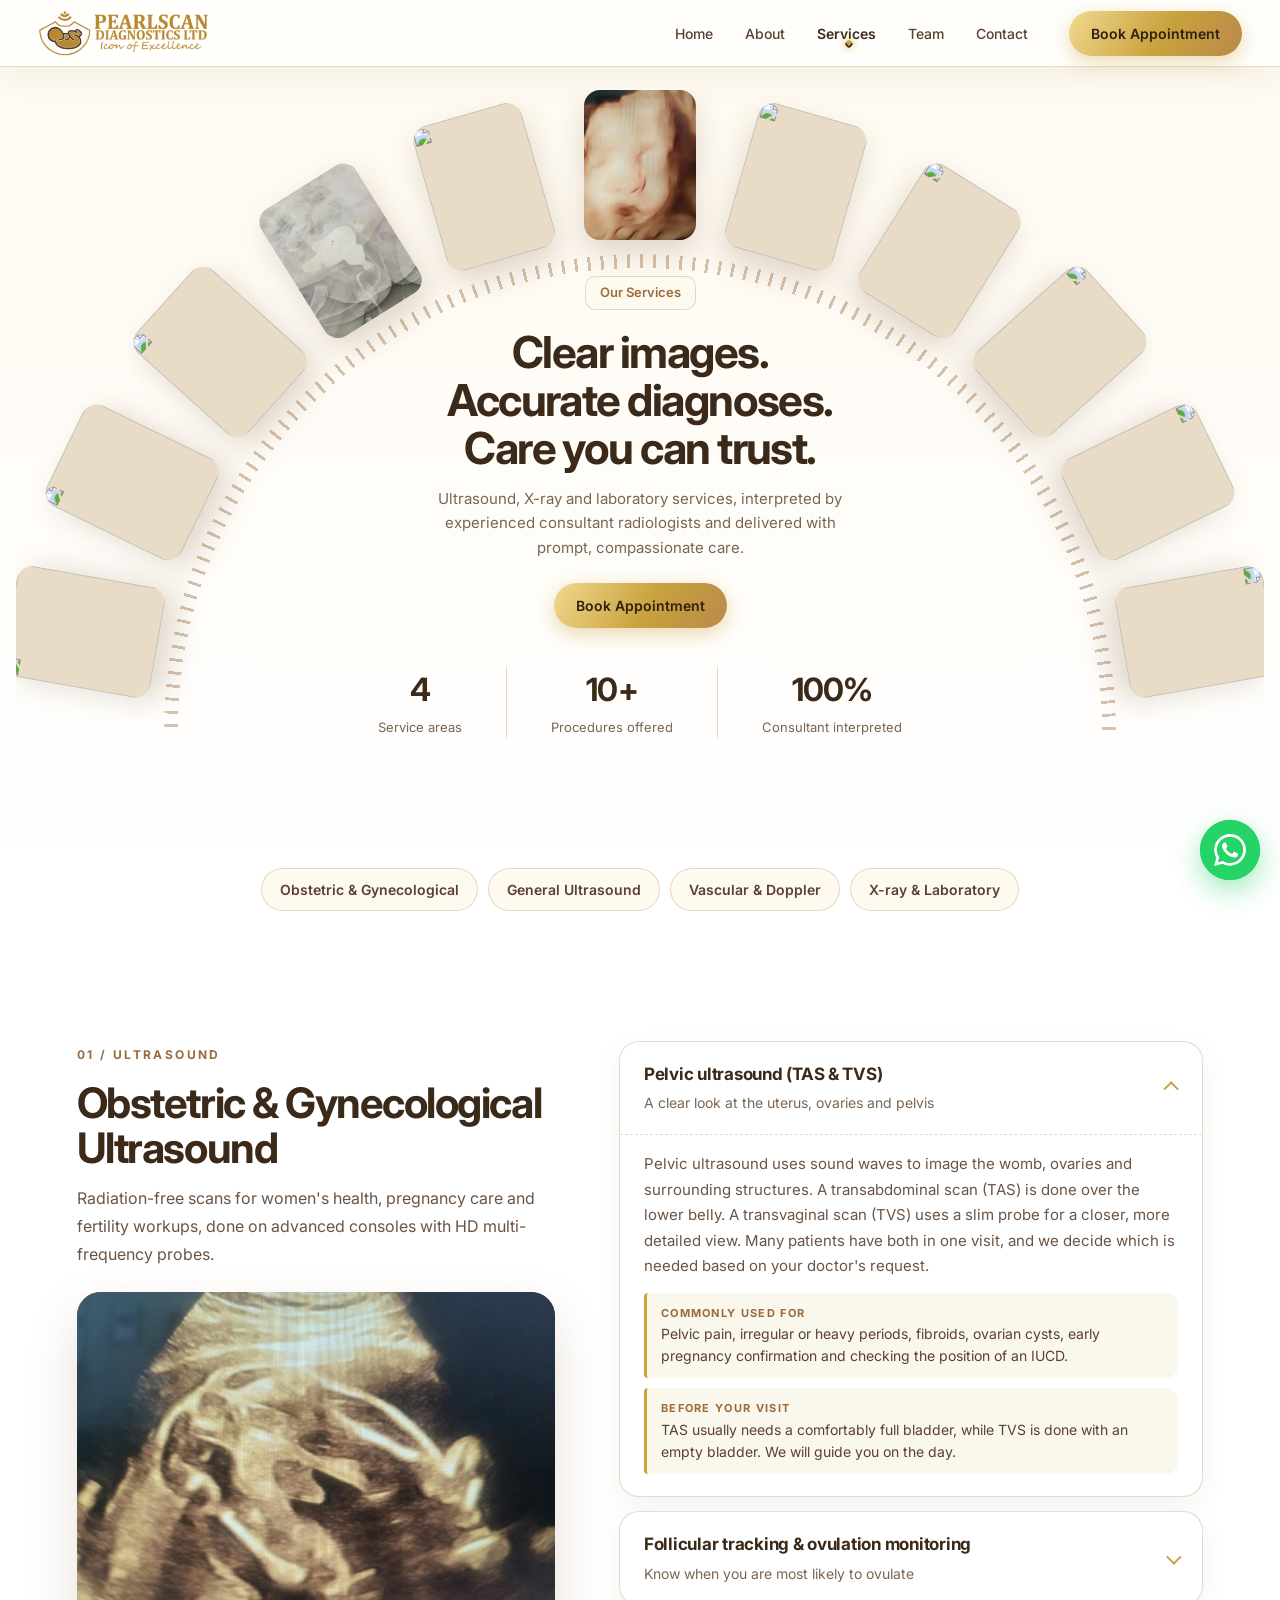
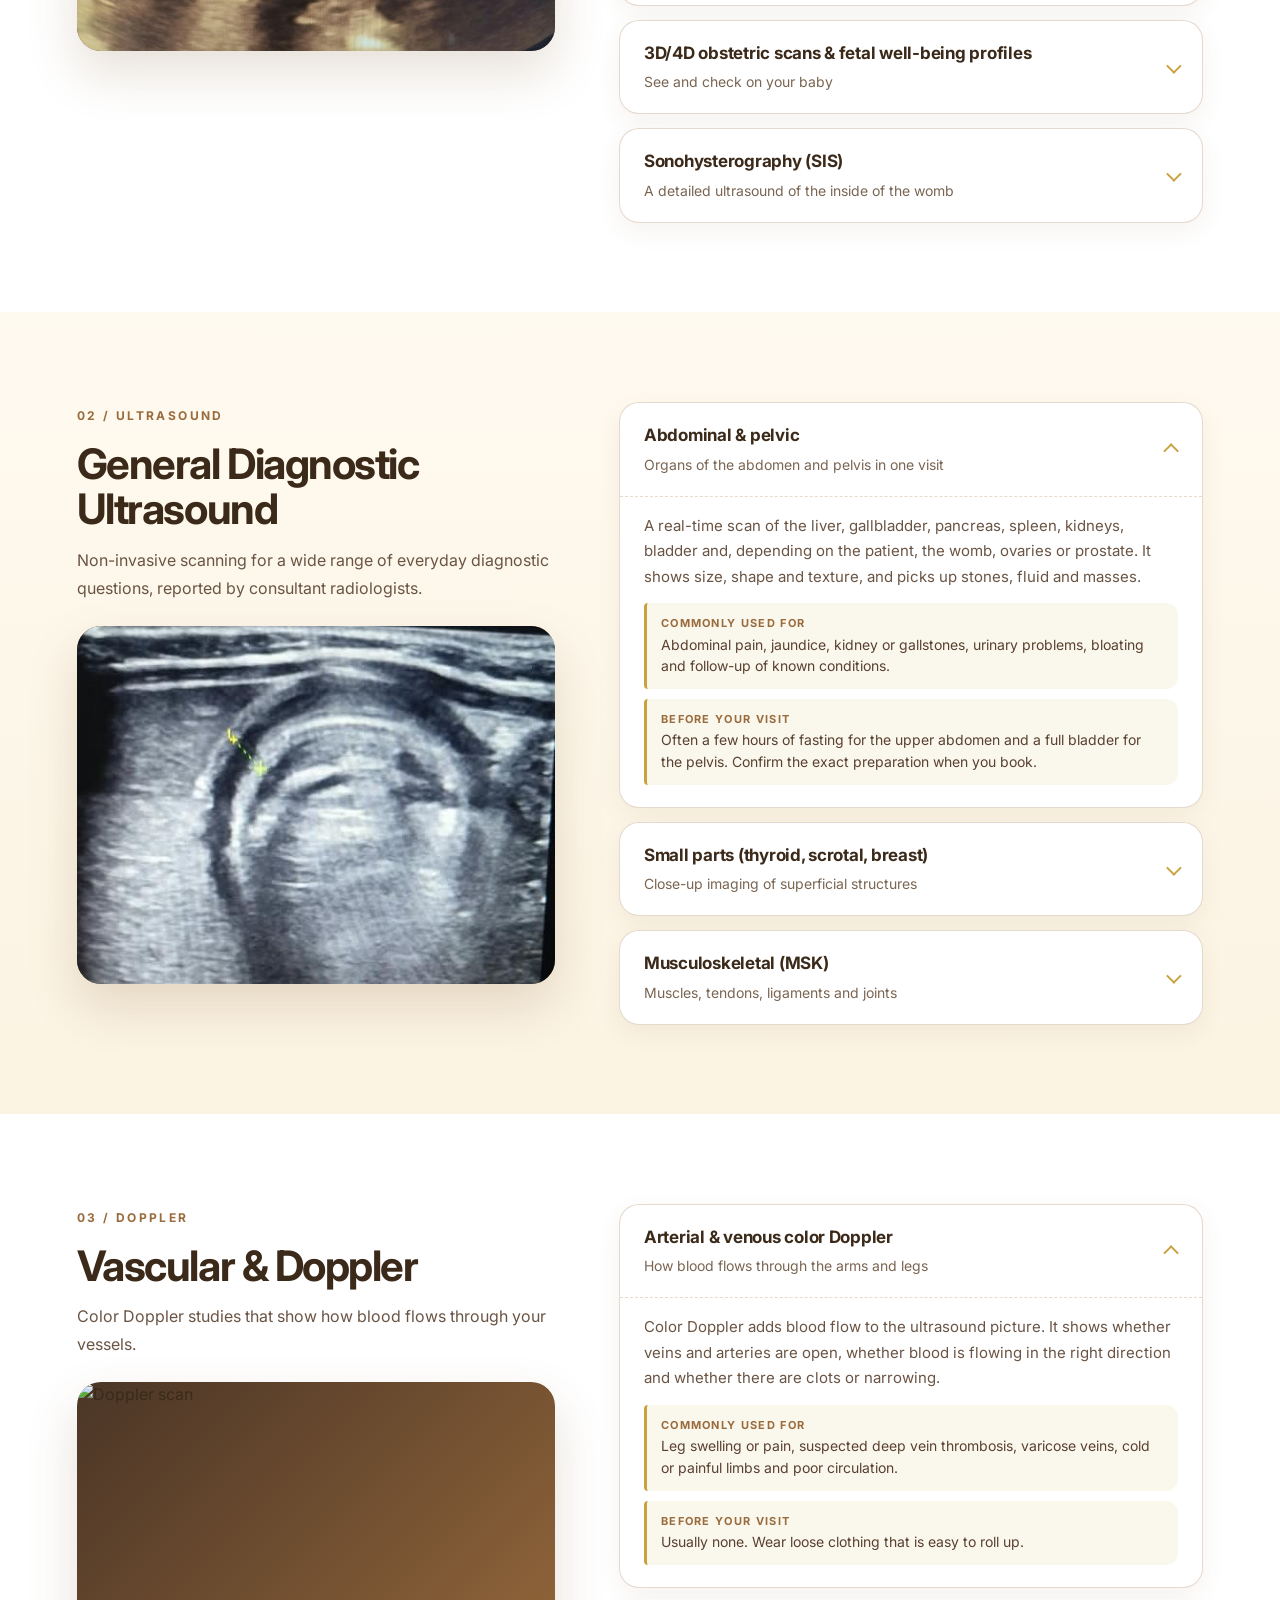
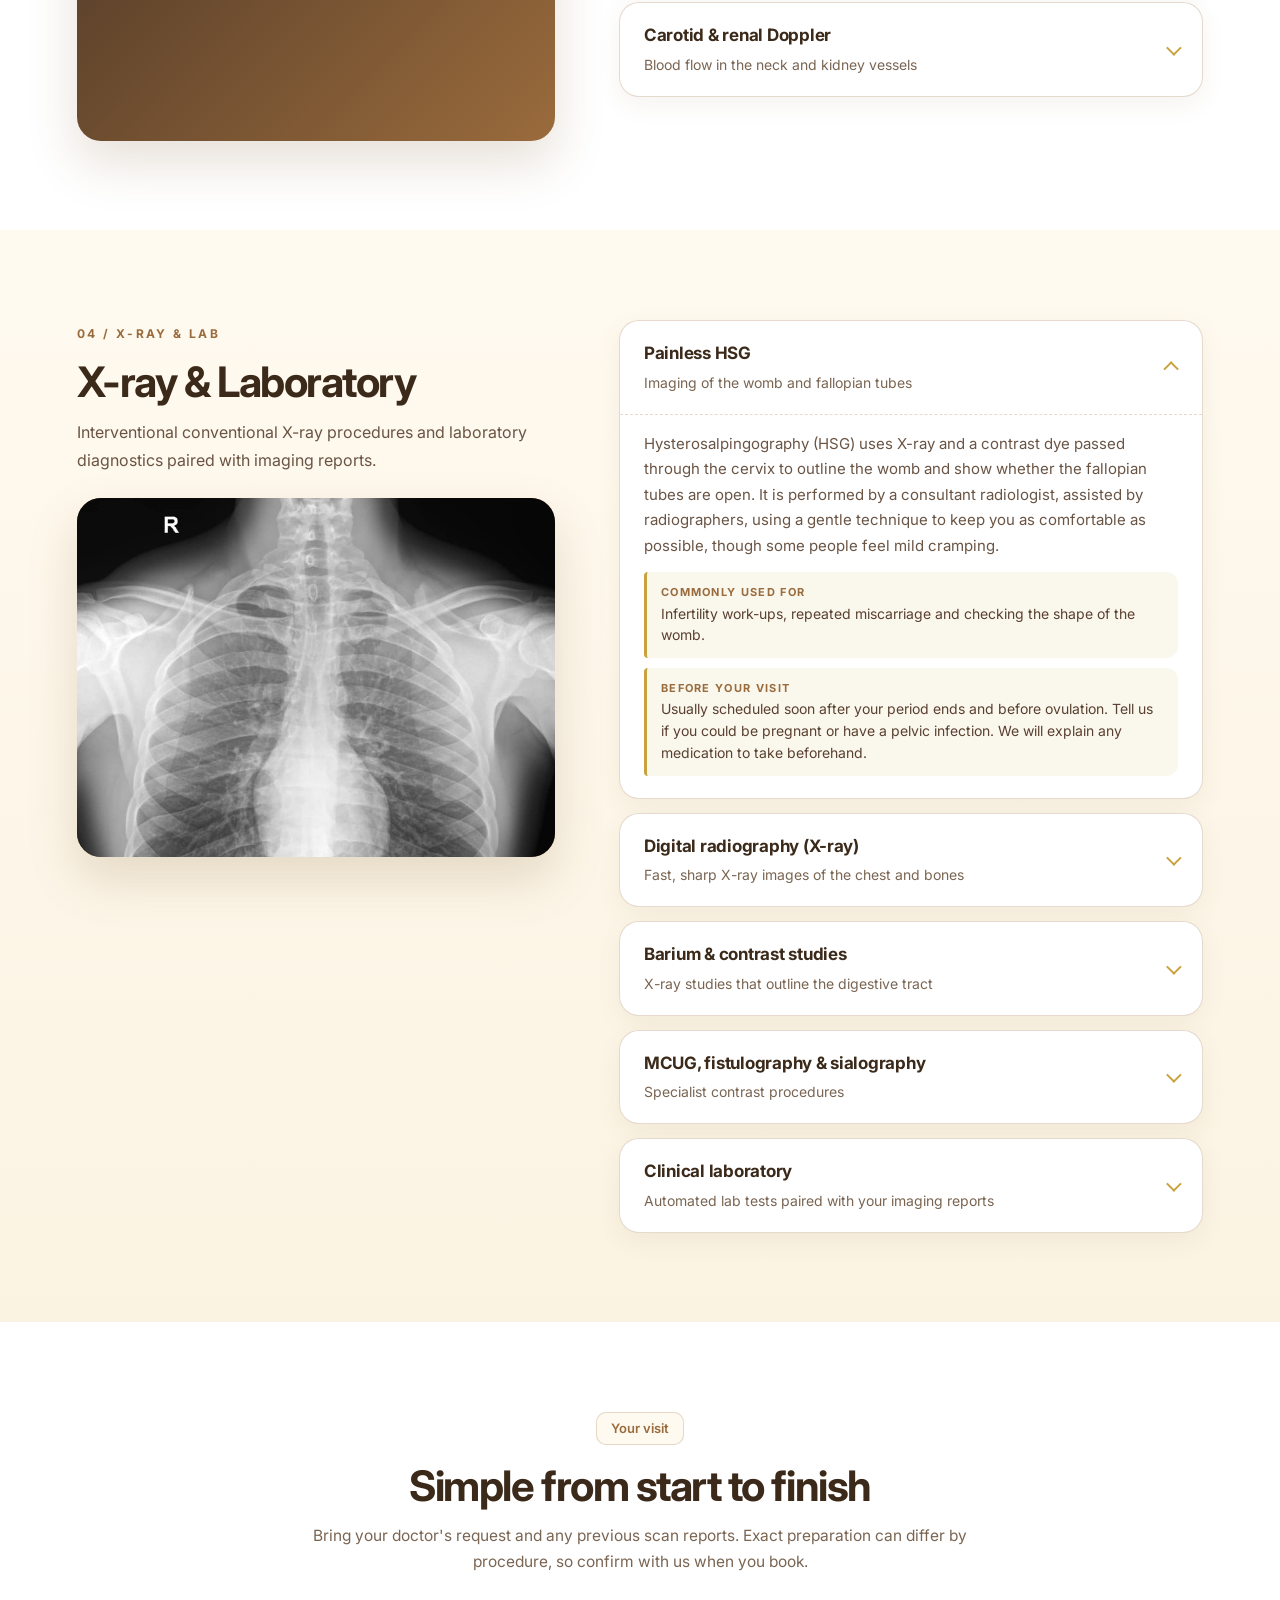
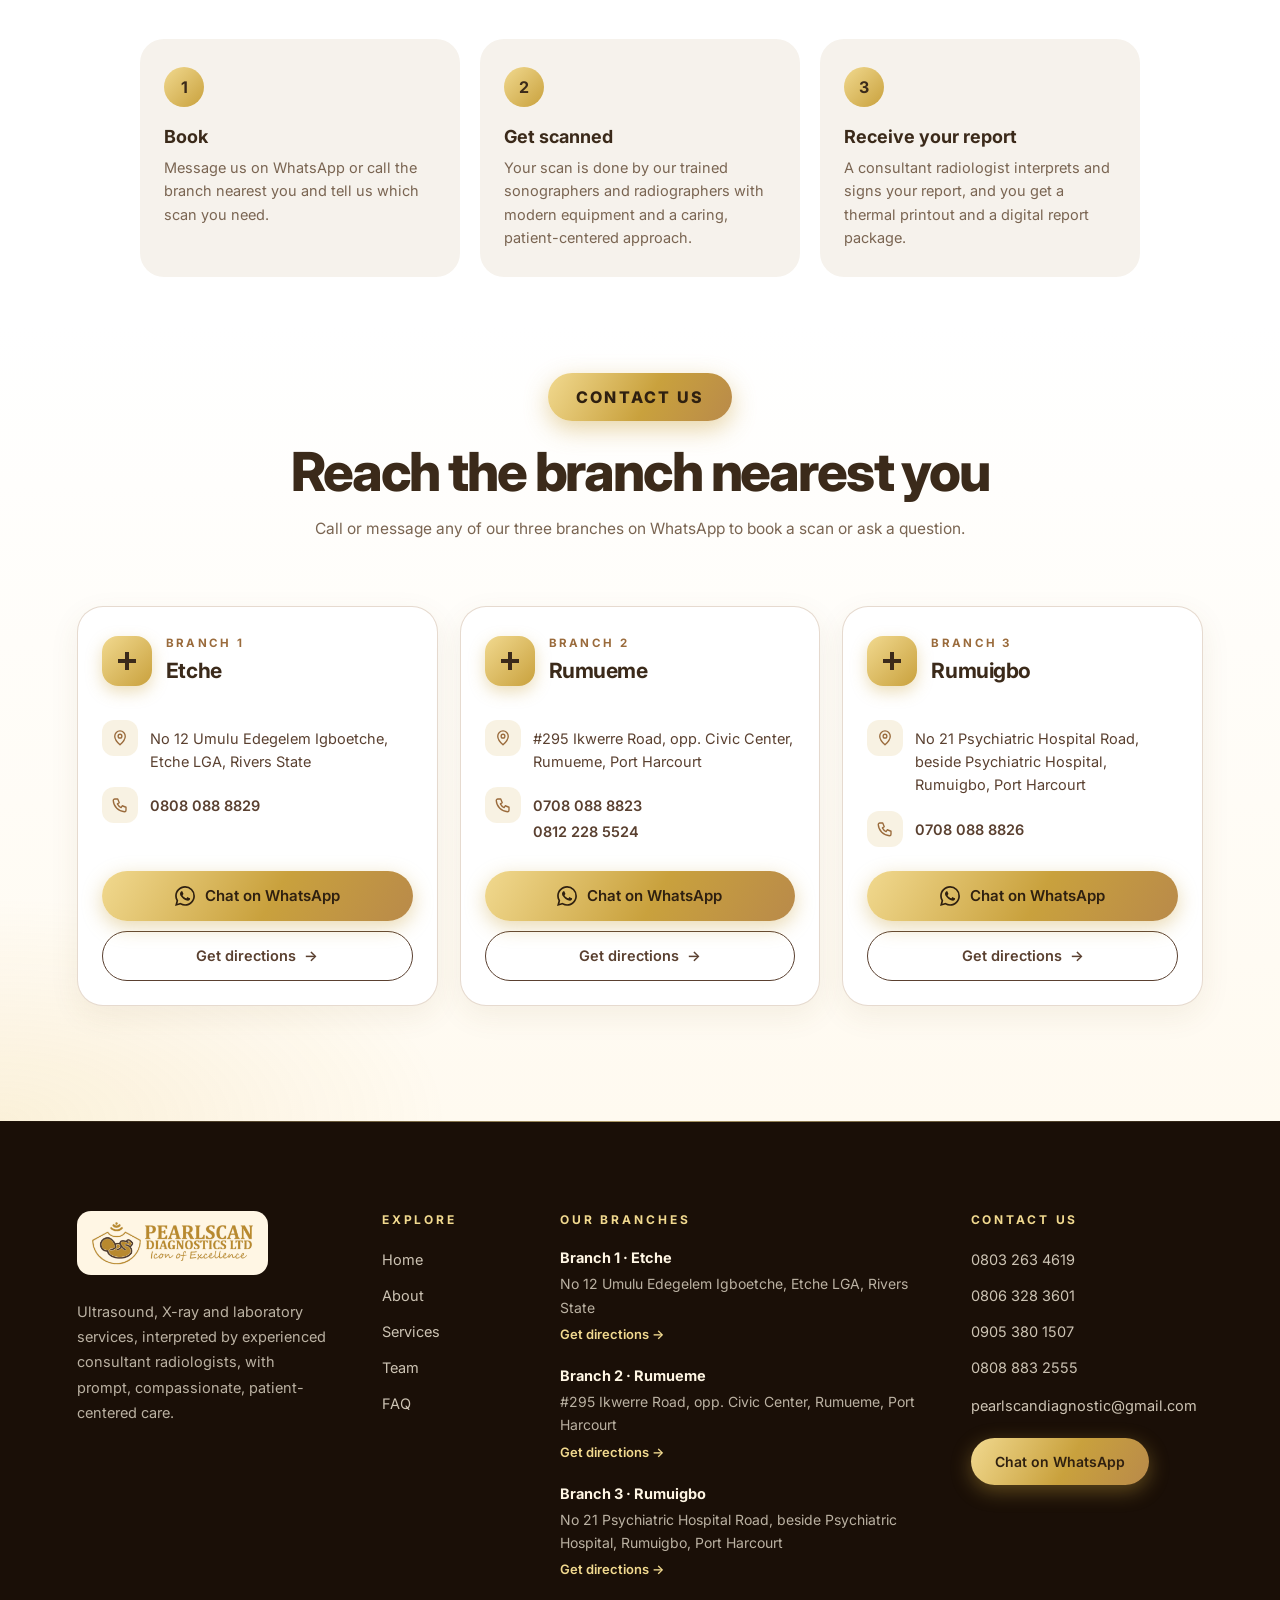
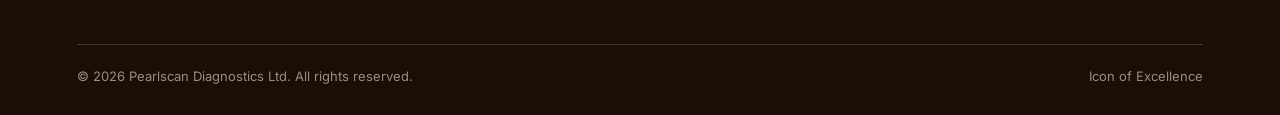
==== commit 02aa69a1: "update" ====
--- a/services.html
+++ b/services.html
@@ -20,6 +20,7 @@
     <link rel="apple-touch-icon" href="img/apple-touch-icon.png" />
     <meta name="theme-color" content="#ffffff" />
     <link rel="stylesheet" href="style.css" />
+    <link rel="stylesheet" href="branches.css" />
   </head>
   <body>
     <a class="skip" href="#main">Skip to content</a>
@@ -117,10 +118,10 @@
           </div>
 
           <a href="index.html#team">Team</a>
-          <a href="#contact">Contact</a>
+          <a href="#branches">Contact</a>
         </nav>
 
-        <a class="cta" href="#contact">Book Appointment</a>
+        <a class="cta" href="#branches">Book Appointment</a>
 
         <span class="burger" aria-hidden="true"><i></i><i></i></span>
         <div class="prog"></div>
@@ -143,9 +144,9 @@
         </div>
       </details>
       <a class="row" href="index.html#team">Team</a>
-      <a class="row" href="#contact">Contact</a>
+      <a class="row" href="#branches">Contact</a>
       <div class="foot">
-        <a class="cta" href="#contact">Book Appointment</a>
+        <a class="cta" href="#branches">Book Appointment</a>
         <a class="mail" href="mailto:pearlscandiagnostic@gmail.com">
           <svg viewBox="0 0 24 24" aria-hidden="true">
             <rect x="3" y="5" width="18" height="14" rx="3" />
@@ -238,7 +239,7 @@
               experienced consultant radiologists and delivered with prompt,
               compassionate care.
             </p>
-            <a class="cta" href="#contact">Book Appointment</a>
+            <a class="cta" href="#branches">Book Appointment</a>
 
             <ul class="svc-stats">
               <li><strong>4</strong><span>Service areas</span></li>
@@ -878,7 +879,8 @@
               <b>1</b>
               <h3>Book</h3>
               <p>
-                Message us on WhatsApp or email and tell us which scan you need.
+                Message us on WhatsApp or call the branch nearest you and tell
+                us which scan you need.
               </p>
             </li>
             <li data-aos="fade-up" data-aos-delay="100">
@@ -901,26 +903,185 @@
         </div>
       </section>
 
-      <!-- CONTACT / BOOKING -->
-      <section id="contact" class="svc-book">
-        <div class="svc-book-card" data-aos="fade-up">
-          <h2>Ready to book your scan?</h2>
-          <p>
-            Message us on WhatsApp or send an email and we will get back to you
-            promptly.
-          </p>
-          <div class="svc-book-actions">
-            <a
-              class="cta"
-              href="https://wa.me/2348032634619"
-              target="_blank"
-              rel="noopener"
-              >Chat on WhatsApp</a
-            >
-            <a class="btn-ghost" href="mailto:pearlscandiagnostic@gmail.com"
-              >pearlscandiagnostic@gmail.com</a
-            >
+      <!-- ===== BRANCH CONTACTS (same as home page) ===== -->
+      <section id="branches" class="branches">
+        <svg width="0" height="0" style="position: absolute" aria-hidden="true">
+          <symbol id="i-badge" viewBox="0 0 24 24">
+            <path d="M10 3h4v7h7v4h-7v7h-4v-7H3v-4h7z" />
+          </symbol>
+          <symbol id="i-pin" viewBox="0 0 24 24">
+            <path d="M12 21s7-6.2 7-11.5A7 7 0 0 0 5 9.5C5 14.8 12 21 12 21z" />
+            <circle cx="12" cy="9.5" r="2.5" />
+          </symbol>
+          <symbol id="i-phone" viewBox="0 0 24 24">
+            <path
+              d="M5 4h4l2 5-2.5 1.5a11 11 0 0 0 5 5L15 13l5 2v4a2 2 0 0 1-2 2A16 16 0 0 1 3 6a2 2 0 0 1 2-2z"
+            />
+          </symbol>
+          <symbol id="i-wa" viewBox="0 0 24 24">
+            <path
+              d="M17.472 14.382c-.297-.149-1.758-.867-2.03-.967-.273-.099-.471-.148-.67.15-.197.297-.767.966-.94 1.164-.173.199-.347.223-.644.075-.297-.15-1.255-.463-2.39-1.475-.883-.788-1.48-1.761-1.653-2.059-.173-.297-.018-.458.13-.606.134-.133.298-.347.446-.52.149-.174.198-.298.298-.497.099-.198.05-.371-.025-.52-.075-.149-.669-1.612-.916-2.207-.242-.579-.487-.5-.669-.51-.173-.008-.371-.01-.57-.01-.198 0-.52.074-.792.372-.272.297-1.04 1.016-1.04 2.479 0 1.462 1.065 2.875 1.213 3.074.149.198 2.096 3.2 5.077 4.487.709.306 1.262.489 1.694.625.712.227 1.36.195 1.871.118.571-.085 1.758-.719 2.006-1.413.248-.694.248-1.289.173-1.413-.074-.124-.272-.198-.57-.347m-5.421 7.403h-.004a9.87 9.87 0 01-5.031-1.378l-.361-.214-3.741.982.998-3.648-.235-.374a9.86 9.86 0 01-1.51-5.26c.001-5.45 4.436-9.884 9.888-9.884 2.64 0 5.122 1.03 6.988 2.898a9.825 9.825 0 012.893 6.994c-.003 5.45-4.437 9.884-9.885 9.884m8.413-18.297A11.815 11.815 0 0012.05 0C5.495 0 .16 5.335.157 11.892c0 2.096.547 4.142 1.588 5.945L.057 24l6.305-1.654a11.882 11.882 0 005.683 1.448h.005c6.554 0 11.89-5.335 11.893-11.893a11.821 11.821 0 00-3.48-8.413z"
+            />
+          </symbol>
+        </svg>
+        <div class="branches-wrap">
+          <div class="about-head center" data-aos="fade-up">
+            <span class="sec-pill">Contact Us</span>
+            <h2>Reach the branch nearest you</h2>
+            <p class="sec-sub">
+              Call or message any of our three branches on WhatsApp to book a
+              scan or ask a question.
+            </p>
           </div>
+
+          <ul class="br-grid">
+            <li class="br-card" data-aos="fade-up">
+              <div class="br-top">
+                <span class="br-ico"
+                  ><svg viewBox="0 0 24 24" aria-hidden="true">
+                    <use href="#i-badge" /></svg
+                ></span>
+                <div>
+                  <span class="br-no">Branch 1</span>
+                  <h3>Etche</h3>
+                </div>
+              </div>
+              <div class="br-row">
+                <span class="br-i"
+                  ><svg viewBox="0 0 24 24" aria-hidden="true">
+                    <use href="#i-pin" /></svg
+                ></span>
+                <address class="br-lines">
+                  No 12 Umulu Edegelem Igboetche, Etche LGA, Rivers State
+                </address>
+              </div>
+              <div class="br-row">
+                <span class="br-i"
+                  ><svg viewBox="0 0 24 24" aria-hidden="true">
+                    <use href="#i-phone" /></svg
+                ></span>
+                <div class="br-lines">
+                  <a href="tel:+2348080888829">0808 088 8829</a>
+                </div>
+              </div>
+              <div class="br-actions">
+                <a
+                  class="br-wa"
+                  href="https://wa.me/2348080888829?text=Hello%20Pearlscan%20Etche%2C%20I%20would%20like%20to%20book%20a%20scan."
+                  target="_blank"
+                  rel="noopener"
+                  ><svg viewBox="0 0 24 24" aria-hidden="true">
+                    <use href="#i-wa" /></svg
+                  >Chat on WhatsApp</a
+                >
+                <a
+                  class="br-dir"
+                  href="https://www.google.com/maps/search/?api=1&amp;query=No%2012%20Umulu%20Edegelem%20Igboetche%2C%20Etche%20LGA%2C%20Rivers%20State"
+                  target="_blank"
+                  rel="noopener"
+                  >Get directions</a
+                >
+              </div>
+            </li>
+            <li class="br-card" data-aos="fade-up" data-aos-delay="100">
+              <div class="br-top">
+                <span class="br-ico"
+                  ><svg viewBox="0 0 24 24" aria-hidden="true">
+                    <use href="#i-badge" /></svg
+                ></span>
+                <div>
+                  <span class="br-no">Branch 2</span>
+                  <h3>Rumueme</h3>
+                </div>
+              </div>
+              <div class="br-row">
+                <span class="br-i"
+                  ><svg viewBox="0 0 24 24" aria-hidden="true">
+                    <use href="#i-pin" /></svg
+                ></span>
+                <address class="br-lines">
+                  #295 Ikwerre Road, opp. Civic Center, Rumueme, Port Harcourt
+                </address>
+              </div>
+              <div class="br-row">
+                <span class="br-i"
+                  ><svg viewBox="0 0 24 24" aria-hidden="true">
+                    <use href="#i-phone" /></svg
+                ></span>
+                <div class="br-lines">
+                  <a href="tel:+2347080888823">0708 088 8823</a
+                  ><a href="tel:+2348122285524">0812 228 5524</a>
+                </div>
+              </div>
+              <div class="br-actions">
+                <a
+                  class="br-wa"
+                  href="https://wa.me/2347080888823?text=Hello%20Pearlscan%20Rumueme%2C%20I%20would%20like%20to%20book%20a%20scan."
+                  target="_blank"
+                  rel="noopener"
+                  ><svg viewBox="0 0 24 24" aria-hidden="true">
+                    <use href="#i-wa" /></svg
+                  >Chat on WhatsApp</a
+                >
+                <a
+                  class="br-dir"
+                  href="https://www.google.com/maps/search/?api=1&amp;query=295%20Ikwerre%20Road%2C%20opposite%20Civic%20Center%2C%20Rumueme%2C%20Port%20Harcourt"
+                  target="_blank"
+                  rel="noopener"
+                  >Get directions</a
+                >
+              </div>
+            </li>
+            <li class="br-card" data-aos="fade-up" data-aos-delay="200">
+              <div class="br-top">
+                <span class="br-ico"
+                  ><svg viewBox="0 0 24 24" aria-hidden="true">
+                    <use href="#i-badge" /></svg
+                ></span>
+                <div>
+                  <span class="br-no">Branch 3</span>
+                  <h3>Rumuigbo</h3>
+                </div>
+              </div>
+              <div class="br-row">
+                <span class="br-i"
+                  ><svg viewBox="0 0 24 24" aria-hidden="true">
+                    <use href="#i-pin" /></svg
+                ></span>
+                <address class="br-lines">
+                  No 21 Psychiatric Hospital Road, beside Psychiatric Hospital,
+                  Rumuigbo, Port Harcourt
+                </address>
+              </div>
+              <div class="br-row">
+                <span class="br-i"
+                  ><svg viewBox="0 0 24 24" aria-hidden="true">
+                    <use href="#i-phone" /></svg
+                ></span>
+                <div class="br-lines">
+                  <a href="tel:+2347080888826">0708 088 8826</a>
+                </div>
+              </div>
+              <div class="br-actions">
+                <a
+                  class="br-wa"
+                  href="https://wa.me/2347080888826?text=Hello%20Pearlscan%20Rumuigbo%2C%20I%20would%20like%20to%20book%20a%20scan."
+                  target="_blank"
+                  rel="noopener"
+                  ><svg viewBox="0 0 24 24" aria-hidden="true">
+                    <use href="#i-wa" /></svg
+                  >Chat on WhatsApp</a
+                >
+                <a
+                  class="br-dir"
+                  href="https://www.google.com/maps/search/?api=1&amp;query=21%20Psychiatric%20Hospital%20Road%2C%20Rumuigbo%2C%20Port%20Harcourt"
+                  target="_blank"
+                  rel="noopener"
+                  >Get directions</a
+                >
+              </div>
+            </li>
+          </ul>
         </div>
       </section>
     </main>
--- a/branches.css
+++ b/branches.css
@@ -0,0 +1,210 @@
+/* ===== BRANCH CONTACTS (add after style.css) ===== */
+main section.branches {
+  min-height: 0;
+  padding: clamp(28px, 4vw, 48px) clamp(20px, 6vw, 96px) clamp(70px, 9vw, 120px);
+  background:
+    radial-gradient(
+      ellipse 50% 40% at 0% 100%,
+      rgba(224, 182, 78, 0.14),
+      transparent 70%
+    ),
+    linear-gradient(180deg, #fff, #fffaf0);
+  scroll-margin-top: 80px;
+}
+.branches-wrap {
+  max-width: 1180px;
+  margin: 0 auto;
+}
+.branches .about-head.center h2 {
+  margin: 0 0 16px;
+}
+.br-grid {
+  display: grid;
+  grid-template-columns: repeat(3, 1fr);
+  gap: 22px;
+  margin: 0;
+  padding: 0;
+  list-style: none;
+}
+.br-card {
+  display: flex;
+  flex-direction: column;
+  padding: 28px 24px 24px;
+  border-radius: 26px;
+  border: 1px solid var(--line);
+  background: #fff;
+  box-shadow: 0 10px 30px rgba(120, 84, 40, 0.08);
+  transition:
+    transform 0.35s cubic-bezier(0.2, 0.8, 0.2, 1),
+    box-shadow 0.35s,
+    border-color 0.35s;
+}
+.br-card:hover {
+  transform: translateY(-6px);
+  border-color: rgba(201, 161, 61, 0.6);
+  box-shadow: 0 24px 50px rgba(120, 84, 40, 0.16);
+}
+.br-top {
+  display: flex;
+  align-items: center;
+  gap: 14px;
+  margin-bottom: 20px;
+}
+.br-ico {
+  display: grid;
+  place-items: center;
+  flex: none;
+  width: 50px;
+  height: 50px;
+  border-radius: 16px;
+  background: linear-gradient(135deg, #f1d98f, #c9a13d);
+  box-shadow: 0 6px 16px rgba(201, 161, 61, 0.35);
+}
+.br-ico svg {
+  width: 24px;
+  height: 24px;
+  fill: #3b2a1a;
+}
+.br-no {
+  display: block;
+  margin-bottom: 2px;
+  font-size: 11.5px;
+  font-weight: 700;
+  letter-spacing: 0.2em;
+  text-transform: uppercase;
+  color: var(--accent);
+}
+.br-card h3 {
+  margin: 0;
+  font-size: 21px;
+  font-weight: 700;
+  letter-spacing: -0.02em;
+  color: var(--ink);
+}
+.br-row {
+  display: flex;
+  align-items: flex-start;
+  gap: 12px;
+  margin-top: 14px;
+  font-size: 14.5px;
+  line-height: 1.6;
+  color: var(--brown-d);
+}
+.br-row address {
+  font-style: normal;
+}
+.br-row .br-i {
+  display: grid;
+  place-items: center;
+  flex: none;
+  width: 36px;
+  height: 36px;
+  border-radius: 12px;
+  background: rgba(201, 161, 61, 0.14);
+}
+.br-row .br-i svg {
+  width: 18px;
+  height: 18px;
+  fill: none;
+  stroke: var(--accent);
+  stroke-width: 1.8;
+  stroke-linecap: round;
+  stroke-linejoin: round;
+}
+.br-row .br-lines {
+  display: grid;
+  gap: 2px;
+  padding-top: 7px;
+}
+.br-row a {
+  font-weight: 600;
+  transition: color 0.2s;
+}
+.br-row a:hover {
+  color: var(--accent);
+}
+.br-actions {
+  display: grid;
+  gap: 10px;
+  margin-top: auto;
+  padding-top: 24px;
+}
+.br-wa {
+  position: relative;
+  overflow: hidden;
+  display: inline-flex;
+  align-items: center;
+  justify-content: center;
+  gap: 10px;
+  padding: 14px 20px;
+  border-radius: 999px;
+  background: linear-gradient(120deg, #f1d98f, #c9a13d 55%, #b98a4a);
+  color: #2f2010;
+  font-weight: 600;
+  font-size: 15px;
+  box-shadow: 0 6px 20px rgba(201, 161, 61, 0.4);
+  transition:
+    transform 0.25s,
+    box-shadow 0.25s;
+}
+.br-wa svg {
+  width: 20px;
+  height: 20px;
+  fill: #2f2010;
+}
+.br-wa:hover {
+  transform: translateY(-2px);
+  box-shadow: 0 10px 28px rgba(201, 161, 61, 0.6);
+}
+.br-dir {
+  display: inline-flex;
+  align-items: center;
+  justify-content: center;
+  gap: 8px;
+  padding: 13px 20px;
+  border-radius: 999px;
+  border: 1.5px solid var(--brown-d);
+  color: var(--brown-d);
+  font-weight: 600;
+  font-size: 14.5px;
+  transition:
+    background 0.25s,
+    color 0.25s;
+}
+.br-dir::after {
+  content: "\2192";
+}
+.br-dir:hover {
+  background: var(--brown-d);
+  color: #fff;
+}
+@media (max-width: 960px) {
+  .br-grid {
+    grid-template-columns: 1fr;
+    max-width: 480px;
+    margin-inline: auto;
+  }
+}
+
+/* tighter gap under the FAQ */
+main section.faq {
+  padding-bottom: clamp(32px, 4vw, 56px);
+}
+
+/* bigger, bolder "Contact Us" pill */
+.branches .sec-pill {
+  margin-bottom: 22px;
+  padding: 12px 28px;
+  border: 0;
+  border-radius: 999px;
+  background: linear-gradient(120deg, #f1d98f, #c9a13d 55%, #b98a4a);
+  box-shadow: 0 8px 24px rgba(201, 161, 61, 0.45);
+  font-size: 16px;
+  font-weight: 800;
+  letter-spacing: 0.14em;
+  text-transform: uppercase;
+  color: #2f2010;
+}
+.branches .about-head.center h2 {
+  font-weight: 800;
+}
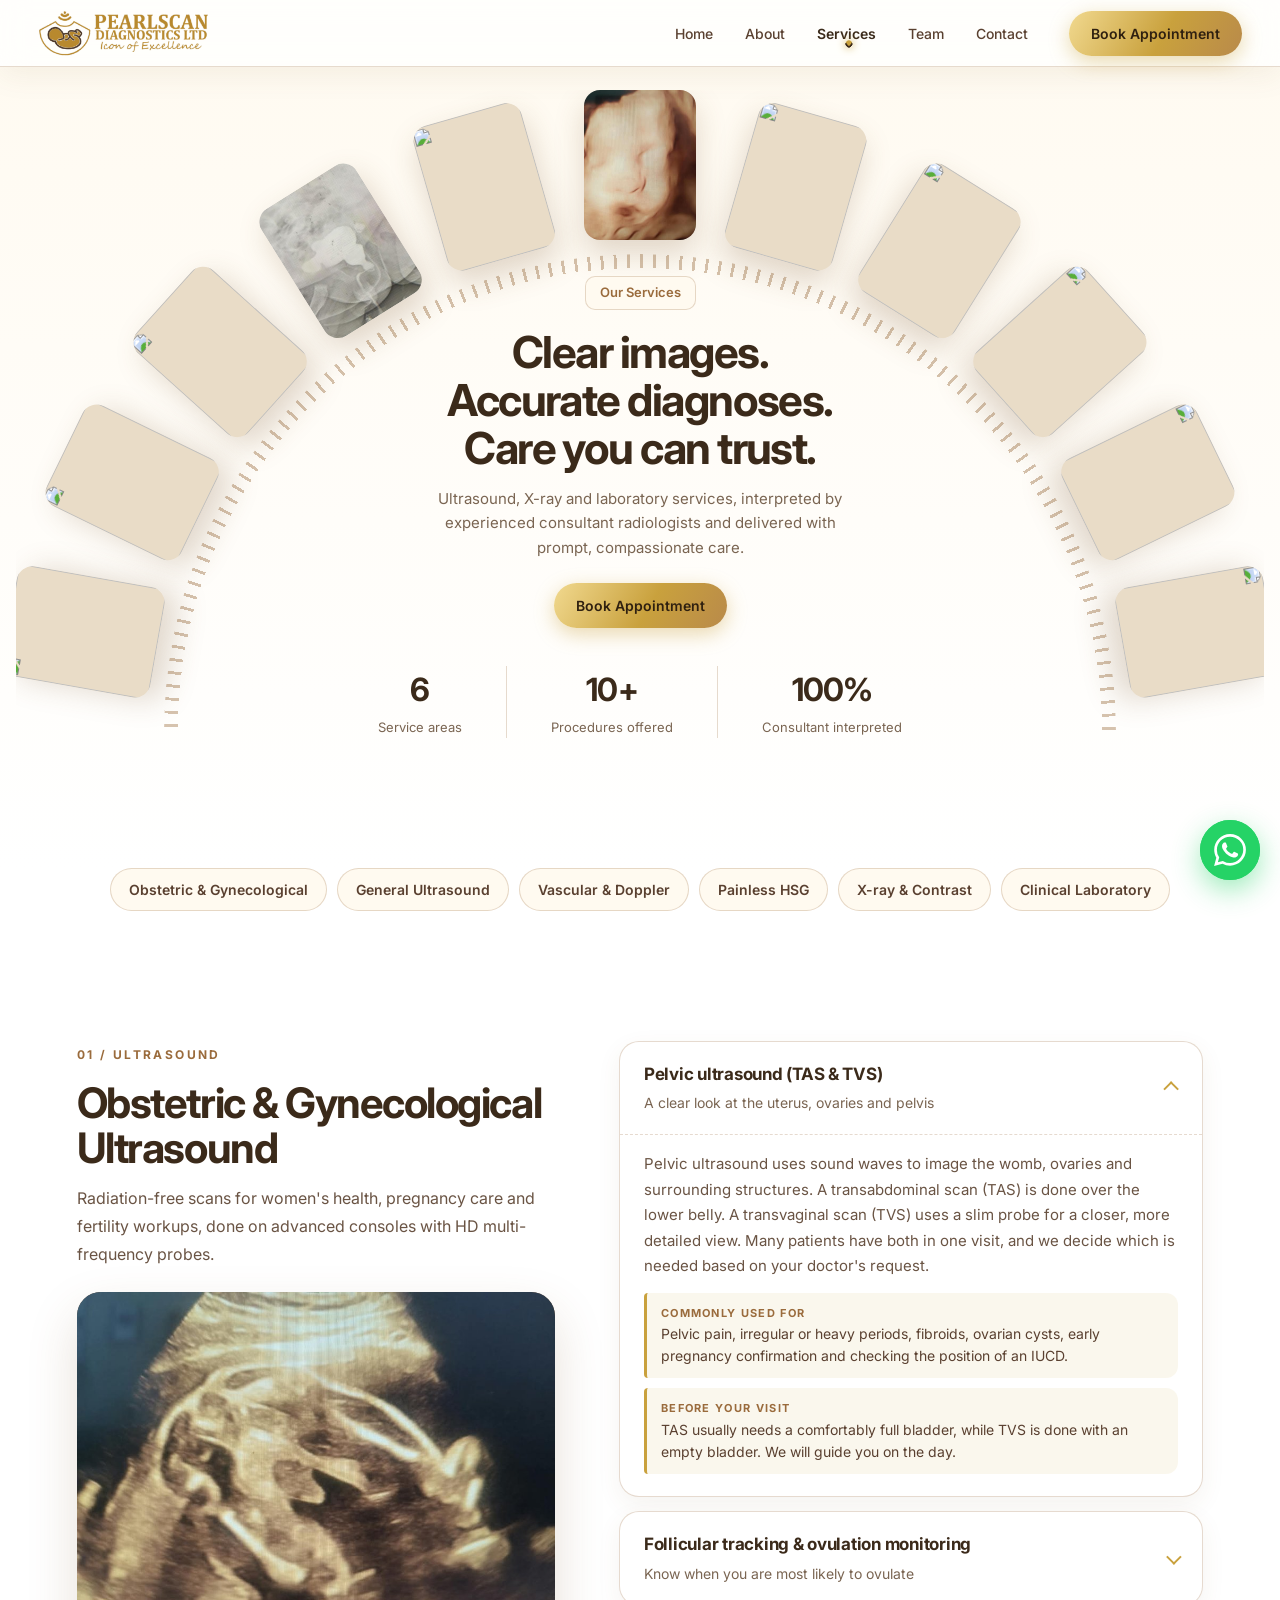
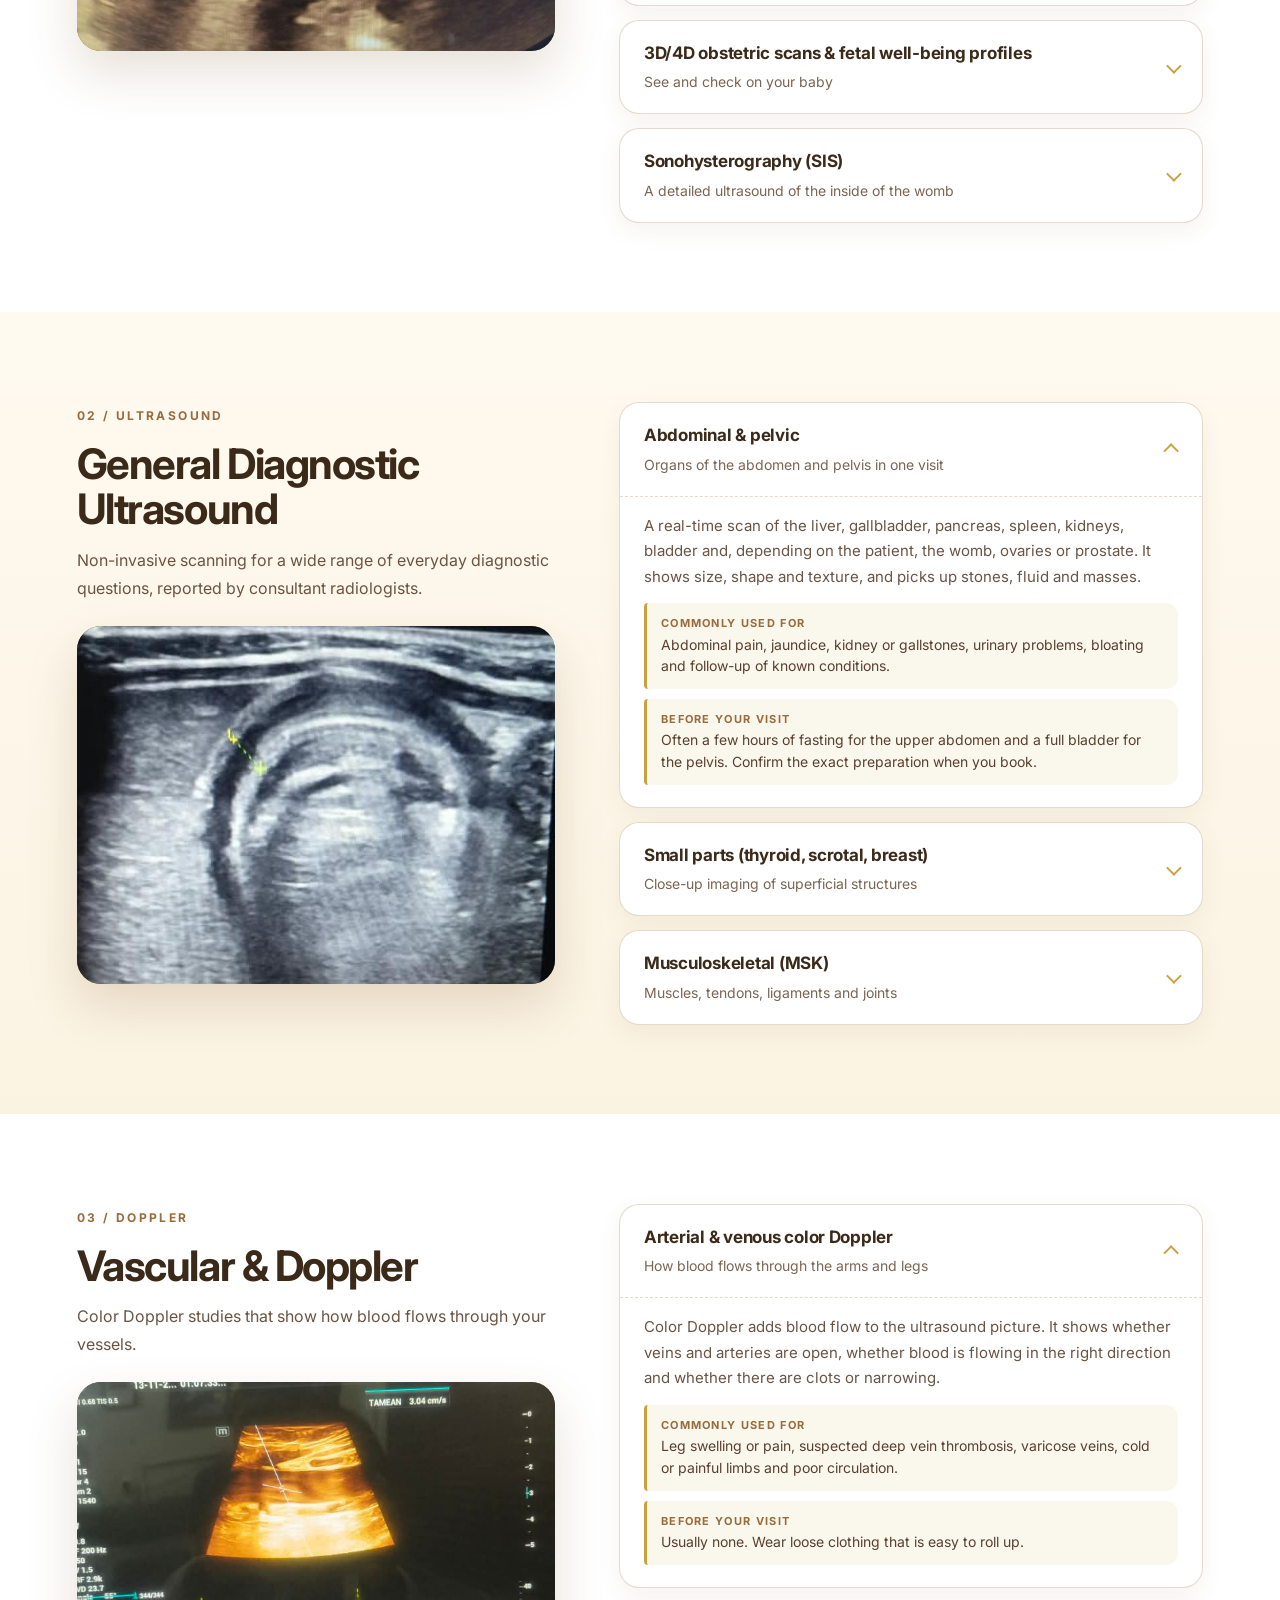
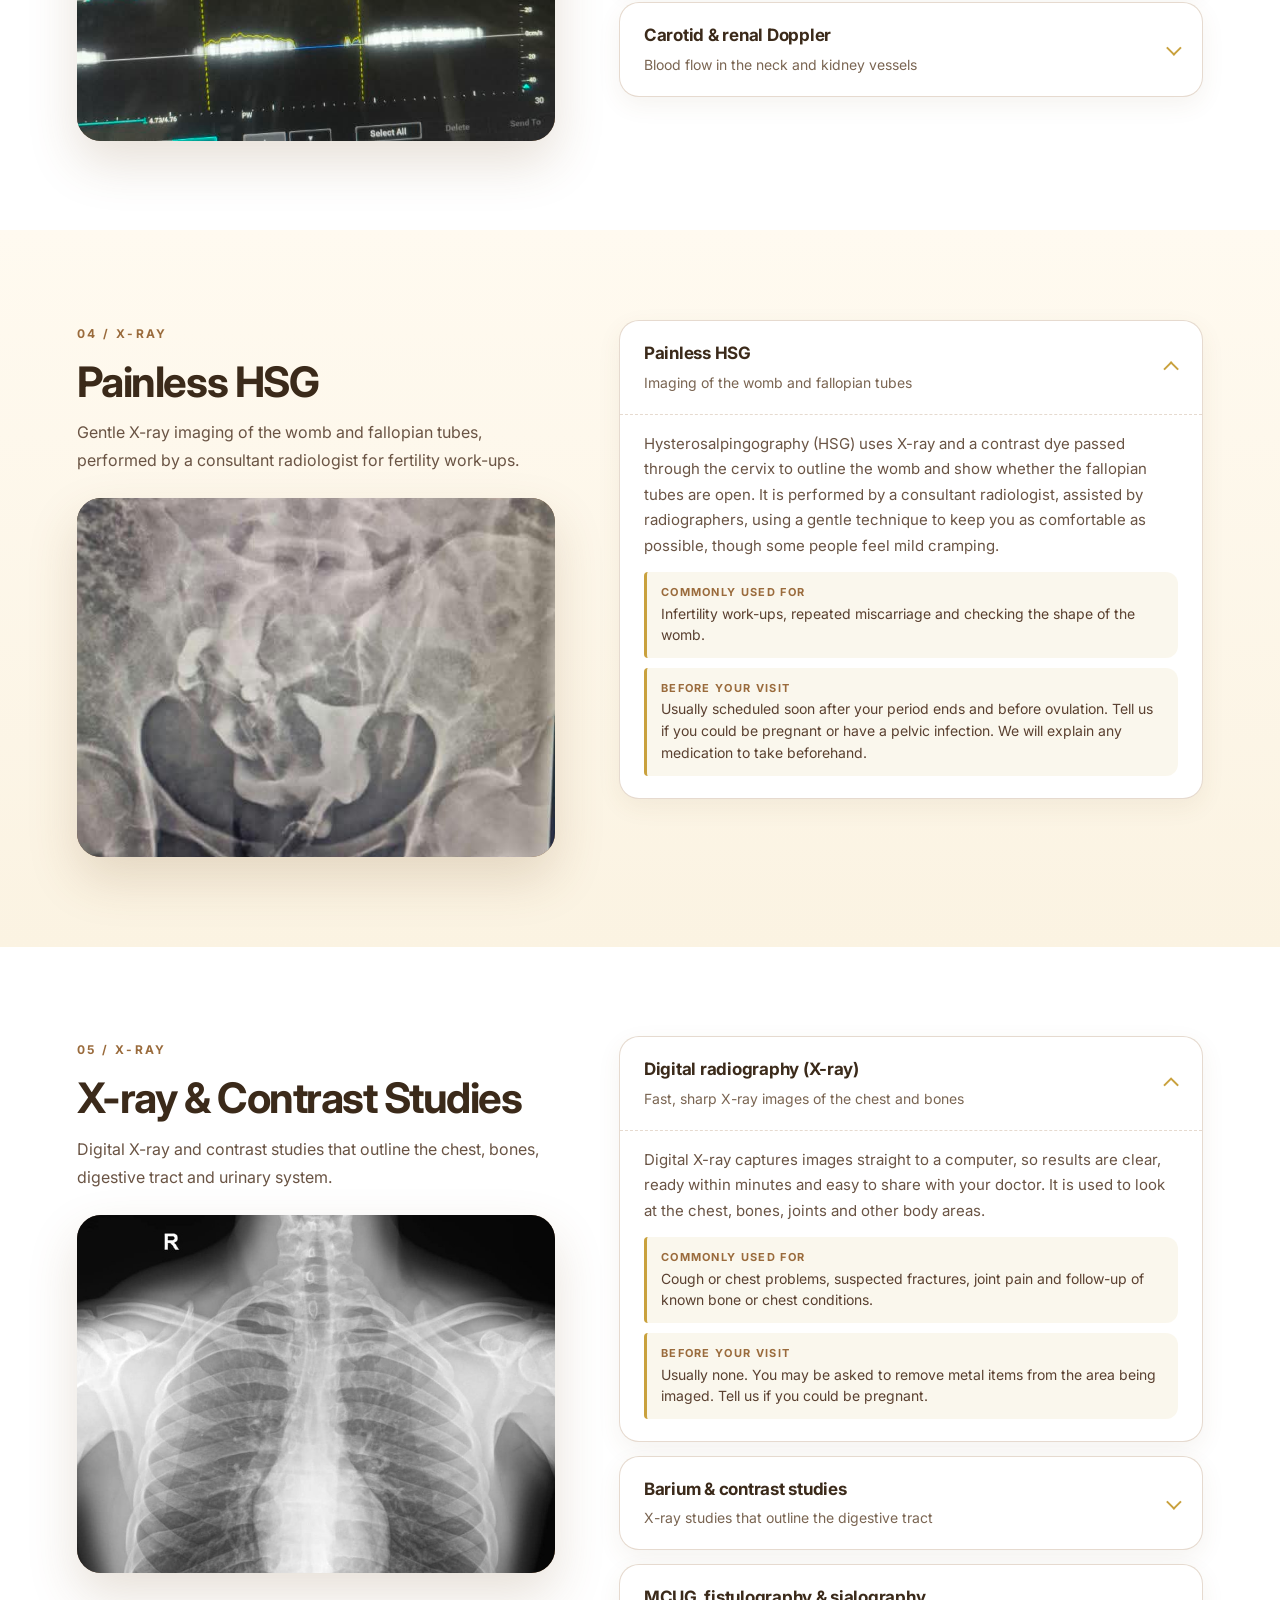
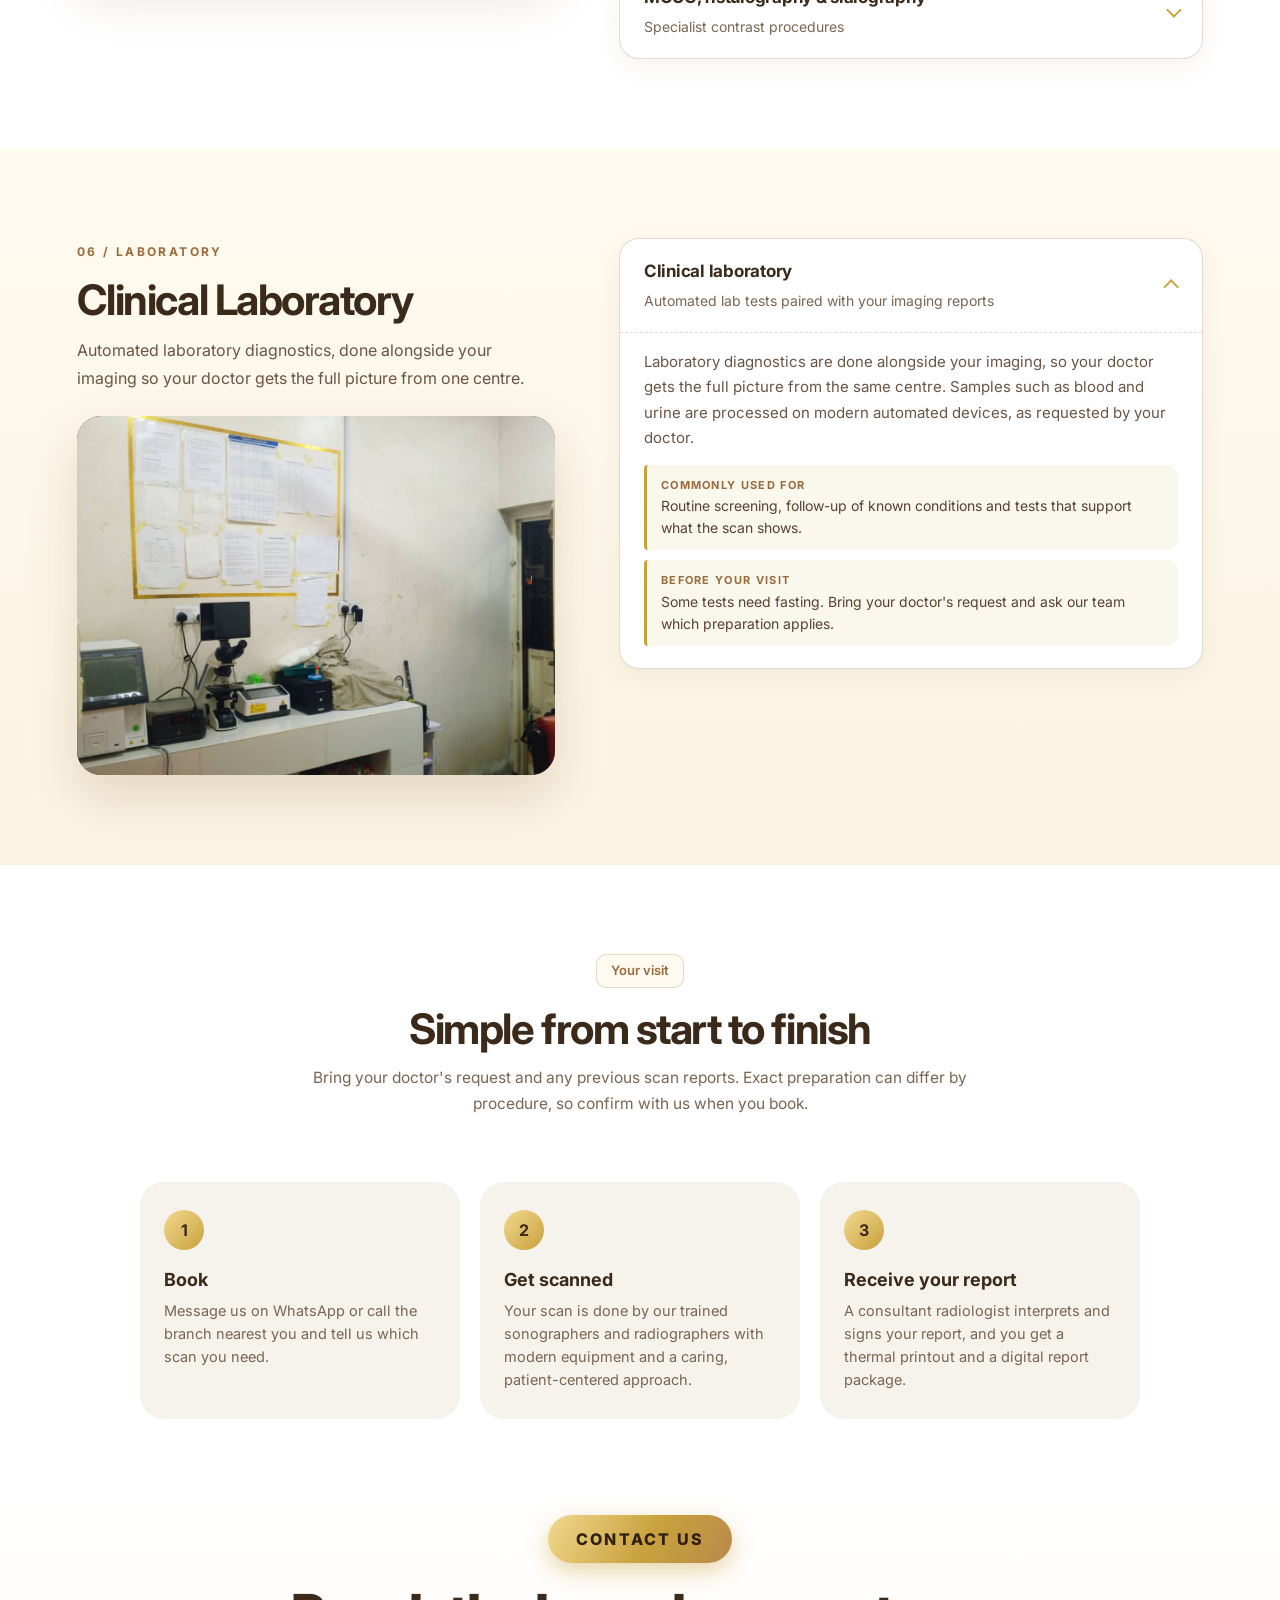
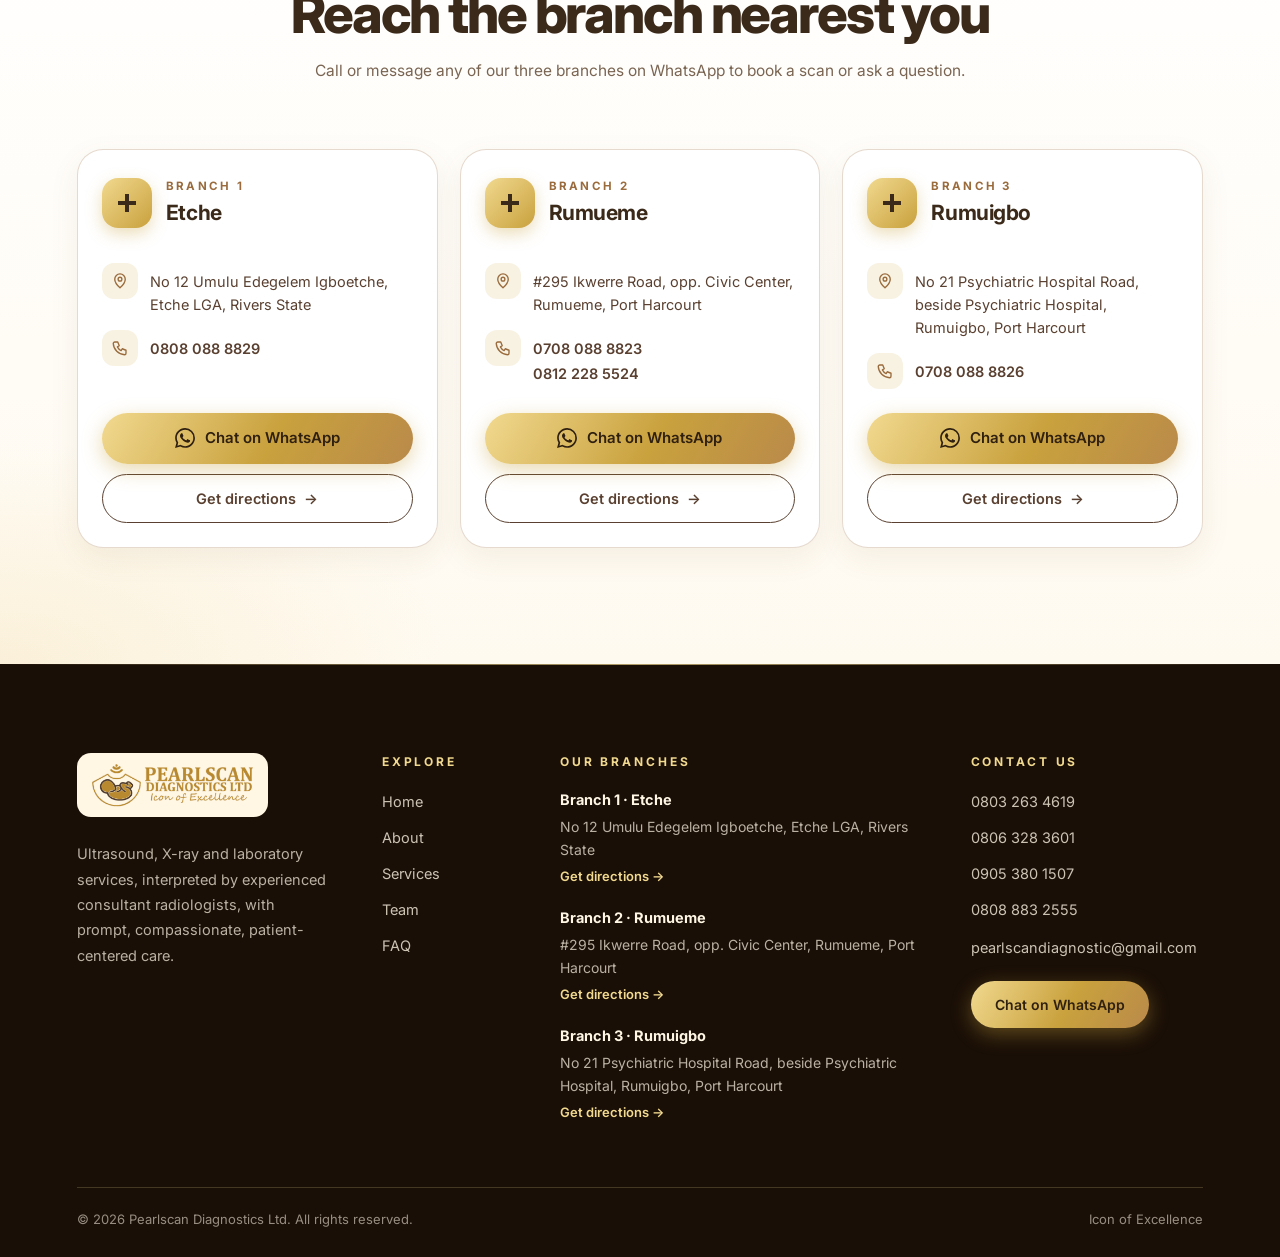
==== commit 64c5bcbf: "update" ====
--- a/services.html
+++ b/services.html
@@ -105,13 +105,15 @@
               <div>
                 <h4>X-ray &amp; Laboratory</h4>
                 <ul>
-                  <li><a href="#xray-laboratory">Digital Radiography</a></li>
-                  <li><a href="#xray-laboratory">Painless HSG</a></li>
+                  <li><a href="#xray-contrast">Digital Radiography</a></li>
+                  <li><a href="#painless-hsg">Painless HSG</a></li>
                   <li>
-                    <a href="#xray-laboratory">Barium &amp; Contrast Studies</a>
+                    <a href="#xray-contrast">Barium &amp; Contrast Studies</a>
                   </li>
-                  <li><a href="#xray-laboratory">MCUG, Fistulography</a></li>
-                  <li><a href="#xray-laboratory">Clinical Laboratory</a></li>
+                  <li><a href="#xray-contrast">MCUG, Fistulography</a></li>
+                  <li>
+                    <a href="#clinical-laboratory">Clinical Laboratory</a>
+                  </li>
                 </ul>
               </div>
             </div>
@@ -140,7 +142,9 @@
           >
           <a href="#general-ultrasound">General Diagnostic Ultrasound</a>
           <a href="#vascular-doppler">Vascular &amp; Doppler Studies</a>
-          <a href="#xray-laboratory">X-ray &amp; Laboratory</a>
+          <a href="#painless-hsg">Painless HSG</a>
+          <a href="#xray-contrast">X-ray &amp; Contrast Studies</a>
+          <a href="#clinical-laboratory">Clinical Laboratory</a>
         </div>
       </details>
       <a class="row" href="index.html#team">Team</a>
@@ -242,7 +246,7 @@
             <a class="cta" href="#branches">Book Appointment</a>
 
             <ul class="svc-stats">
-              <li><strong>4</strong><span>Service areas</span></li>
+              <li><strong>6</strong><span>Service areas</span></li>
               <li><strong>10+</strong><span>Procedures offered</span></li>
               <li><strong>100%</strong><span>Consultant interpreted</span></li>
             </ul>
@@ -255,7 +259,9 @@
         <a href="#obstetric-gynecological">Obstetric &amp; Gynecological</a>
         <a href="#general-ultrasound">General Ultrasound</a>
         <a href="#vascular-doppler">Vascular &amp; Doppler</a>
-        <a href="#xray-laboratory">X-ray &amp; Laboratory</a>
+        <a href="#painless-hsg">Painless HSG</a>
+        <a href="#xray-contrast">X-ray &amp; Contrast</a>
+        <a href="#clinical-laboratory">Clinical Laboratory</a>
       </nav>
 
       <!-- 01 OBSTETRIC -->
@@ -573,8 +579,8 @@
             </p>
             <div class="svc-detail-img">
               <img
-                src="https://images.pexels.com/photos/7089394/pexels-photo-7089394.jpeg?auto=compress&cs=tinysrgb&w=800"
-                alt="Doppler scan"
+                src="img/doppler-ultrasound.jpg"
+                alt="Doppler ultrasound scan"
                 loading="lazy"
               />
             </div>
@@ -654,15 +660,76 @@
         </div>
       </section>
 
-      <!-- 04 X-RAY & LAB -->
-      <section id="xray-laboratory" class="svc-detail alt">
+      <!-- 04 PAINLESS HSG -->
+      <section id="painless-hsg" class="svc-detail alt">
         <div class="about-wrap svc-detail-grid">
           <div class="svc-detail-intro" data-aos="fade-right">
-            <span class="sec-label">04 / X-ray &amp; Lab</span>
-            <h2>X-ray &amp; Laboratory</h2>
+            <span class="sec-label">04 / X-ray</span>
+            <h2>Painless HSG</h2>
             <p>
-              Interventional conventional X-ray procedures and laboratory
-              diagnostics paired with imaging reports.
+              Gentle X-ray imaging of the womb and fallopian tubes, performed by
+              a consultant radiologist for fertility work-ups.
+            </p>
+            <div class="svc-detail-img">
+              <img
+                src="img/painless-hsg.jpg"
+                alt="Painless HSG X-ray"
+                loading="lazy"
+              />
+            </div>
+          </div>
+          <ul class="proc-list">
+            <li class="proc" data-aos="fade-up" data-aos-delay="0">
+              <details open>
+                <summary>
+                  <span class="proc-t"
+                    ><h3>Painless HSG</h3>
+                    <span>Imaging of the womb and fallopian tubes</span></span
+                  >
+                </summary>
+                <div class="proc-body">
+                  <p>
+                    Hysterosalpingography (HSG) uses X-ray and a contrast dye
+                    passed through the cervix to outline the womb and show
+                    whether the fallopian tubes are open. It is performed by a
+                    consultant radiologist, assisted by radiographers, using a
+                    gentle technique to keep you as comfortable as possible,
+                    though some people feel mild cramping.
+                  </p>
+                  <dl>
+                    <div>
+                      <dt>Commonly used for</dt>
+                      <dd>
+                        Infertility work-ups, repeated miscarriage and checking
+                        the shape of the womb.
+                      </dd>
+                    </div>
+                    <div>
+                      <dt>Before your visit</dt>
+                      <dd>
+                        Usually scheduled soon after your period ends and before
+                        ovulation. Tell us if you could be pregnant or have a
+                        pelvic infection. We will explain any medication to take
+                        beforehand.
+                      </dd>
+                    </div>
+                  </dl>
+                </div>
+              </details>
+            </li>
+          </ul>
+        </div>
+      </section>
+
+      <!-- 05 X-RAY & CONTRAST -->
+      <section id="xray-contrast" class="svc-detail">
+        <div class="about-wrap svc-detail-grid">
+          <div class="svc-detail-intro" data-aos="fade-right">
+            <span class="sec-label">05 / X-ray</span>
+            <h2>X-ray &amp; Contrast Studies</h2>
+            <p>
+              Digital X-ray and contrast studies that outline the chest, bones,
+              digestive tract and urinary system.
             </p>
             <div class="svc-detail-img">
               <img
@@ -677,44 +744,6 @@
               <details open>
                 <summary>
                   <span class="proc-t"
-                    ><h3>Painless HSG</h3>
-                    <span>Imaging of the womb and fallopian tubes</span></span
-                  >
-                </summary>
-                <div class="proc-body">
-                  <p>
-                    Hysterosalpingography (HSG) uses X-ray and a contrast dye
-                    passed through the cervix to outline the womb and show
-                    whether the fallopian tubes are open. It is performed by a
-                    consultant radiologist, assisted by radiographers, using a
-                    gentle technique to keep you as comfortable as possible,
-                    though some people feel mild cramping.
-                  </p>
-                  <dl>
-                    <div>
-                      <dt>Commonly used for</dt>
-                      <dd>
-                        Infertility work-ups, repeated miscarriage and checking
-                        the shape of the womb.
-                      </dd>
-                    </div>
-                    <div>
-                      <dt>Before your visit</dt>
-                      <dd>
-                        Usually scheduled soon after your period ends and before
-                        ovulation. Tell us if you could be pregnant or have a
-                        pelvic infection. We will explain any medication to take
-                        beforehand.
-                      </dd>
-                    </div>
-                  </dl>
-                </div>
-              </details>
-            </li>
-            <li class="proc" data-aos="fade-up" data-aos-delay="40">
-              <details>
-                <summary>
-                  <span class="proc-t"
                     ><h3>Digital radiography (X-ray)</h3>
                     <span
                       >Fast, sharp X-ray images of the chest and bones</span
@@ -821,8 +850,31 @@
                 </div>
               </details>
             </li>
-            <li class="proc" data-aos="fade-up" data-aos-delay="240">
-              <details>
+          </ul>
+        </div>
+      </section>
+
+      <!-- 06 CLINICAL LABORATORY -->
+      <section id="clinical-laboratory" class="svc-detail alt">
+        <div class="about-wrap svc-detail-grid">
+          <div class="svc-detail-intro" data-aos="fade-right">
+            <span class="sec-label">06 / Laboratory</span>
+            <h2>Clinical Laboratory</h2>
+            <p>
+              Automated laboratory diagnostics, done alongside your imaging so
+              your doctor gets the full picture from one centre.
+            </p>
+            <div class="svc-detail-img">
+              <img
+                src="img/clinical-laboratory.jpg"
+                alt="Clinical automated laboratory"
+                loading="lazy"
+              />
+            </div>
+          </div>
+          <ul class="proc-list">
+            <li class="proc" data-aos="fade-up" data-aos-delay="0">
+              <details open>
                 <summary>
                   <span class="proc-t"
                     ><h3>Clinical laboratory</h3>
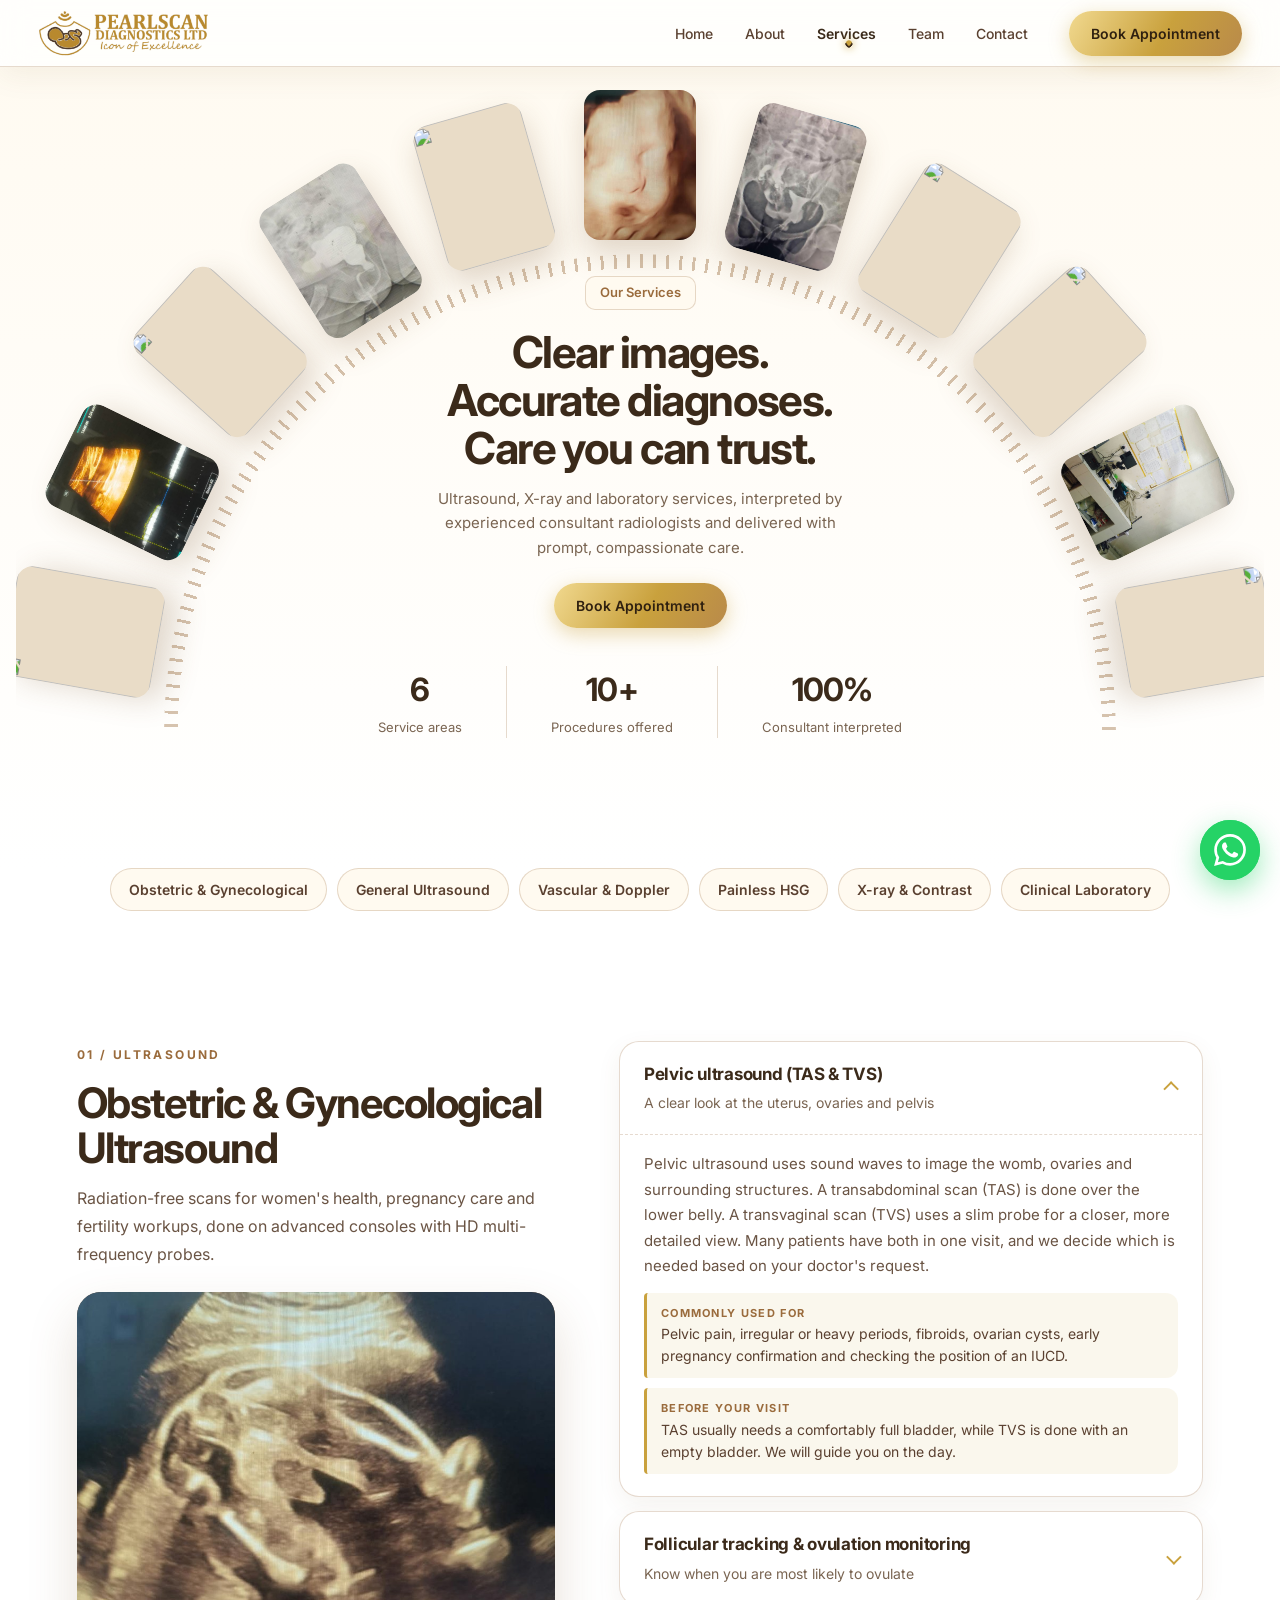
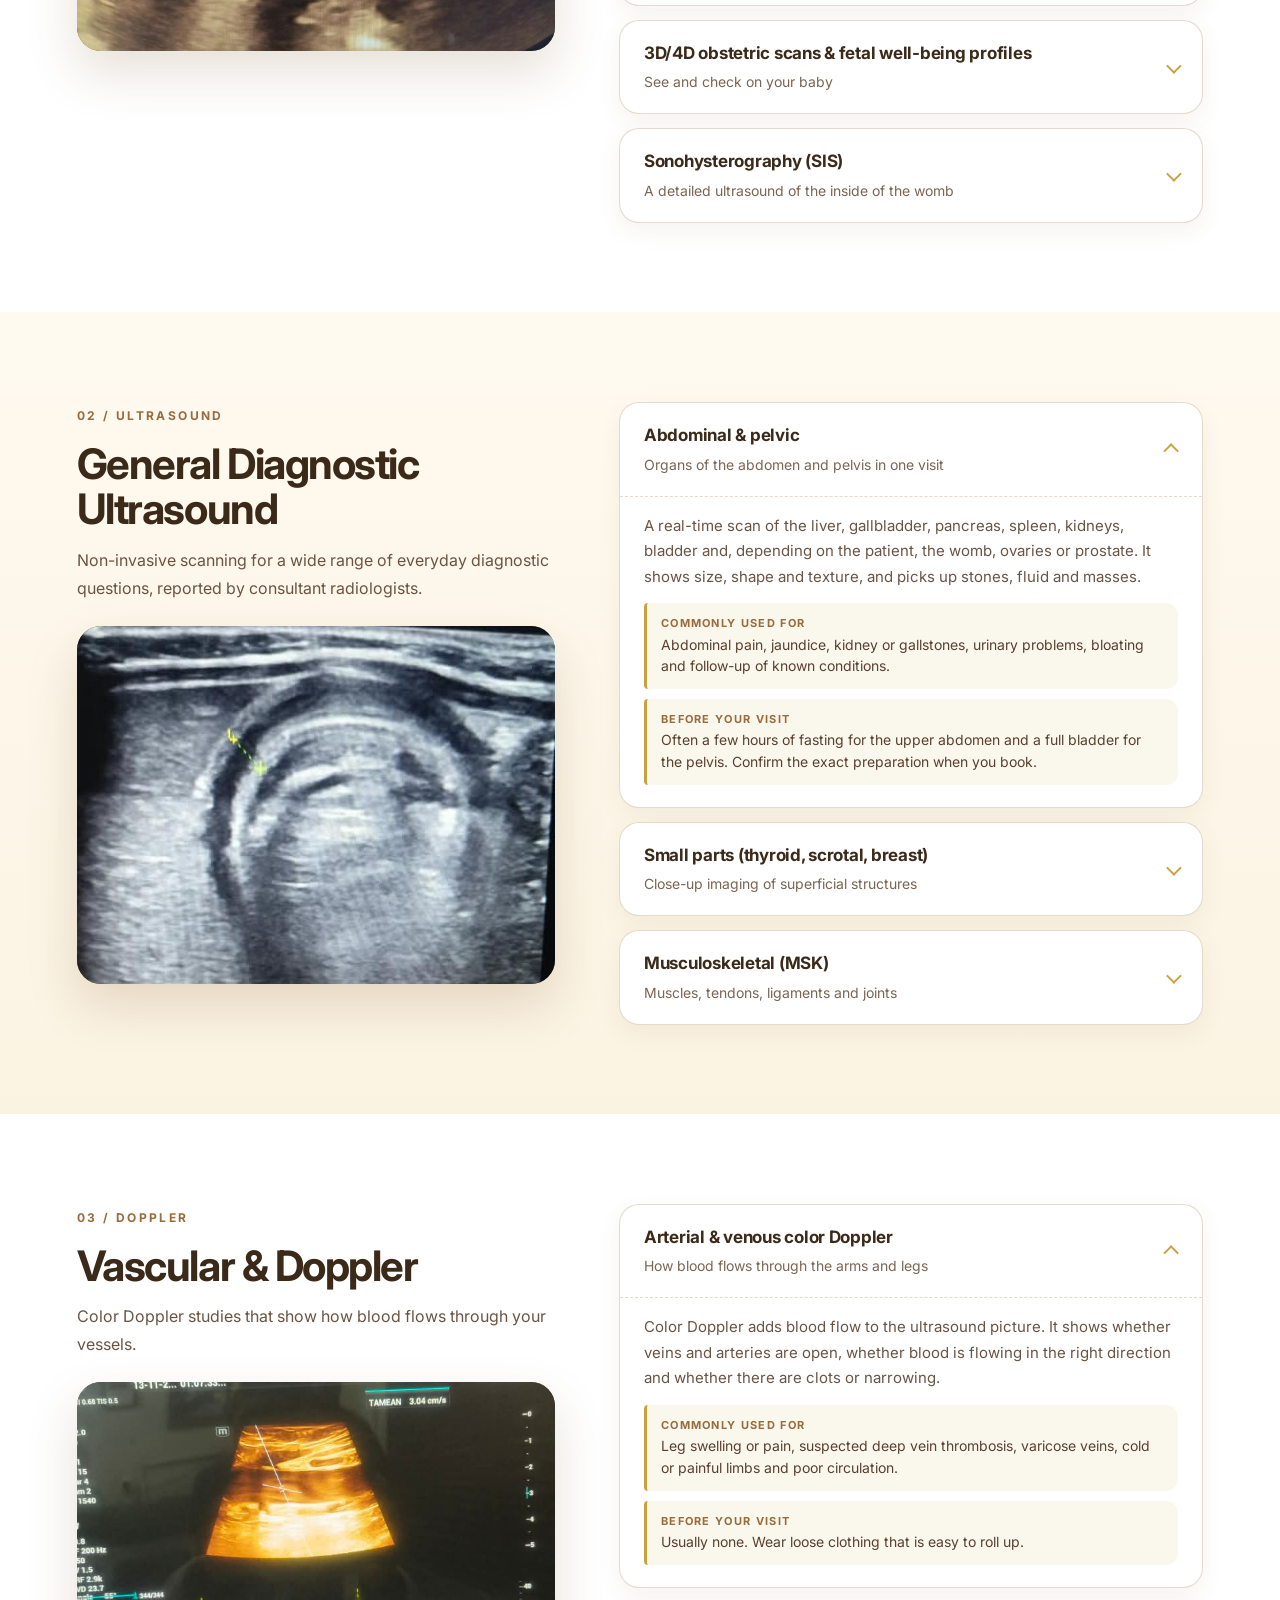
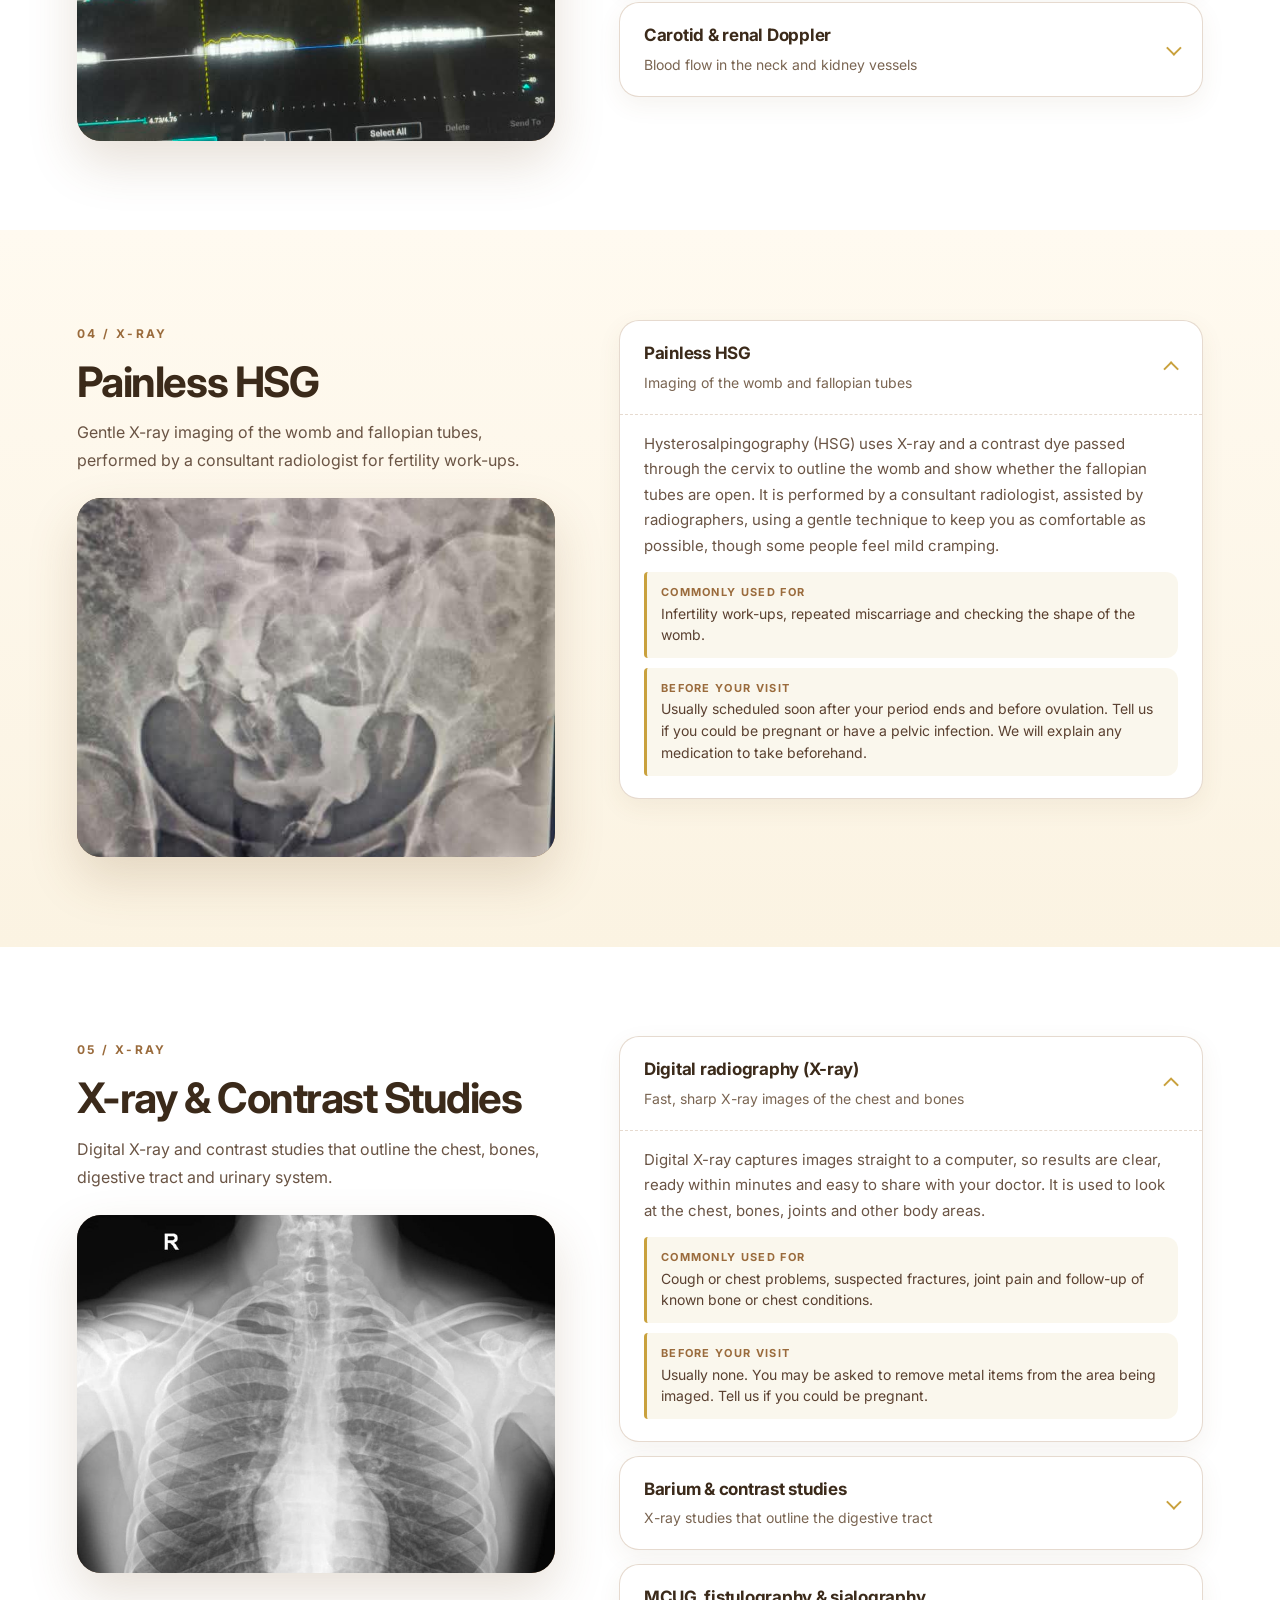
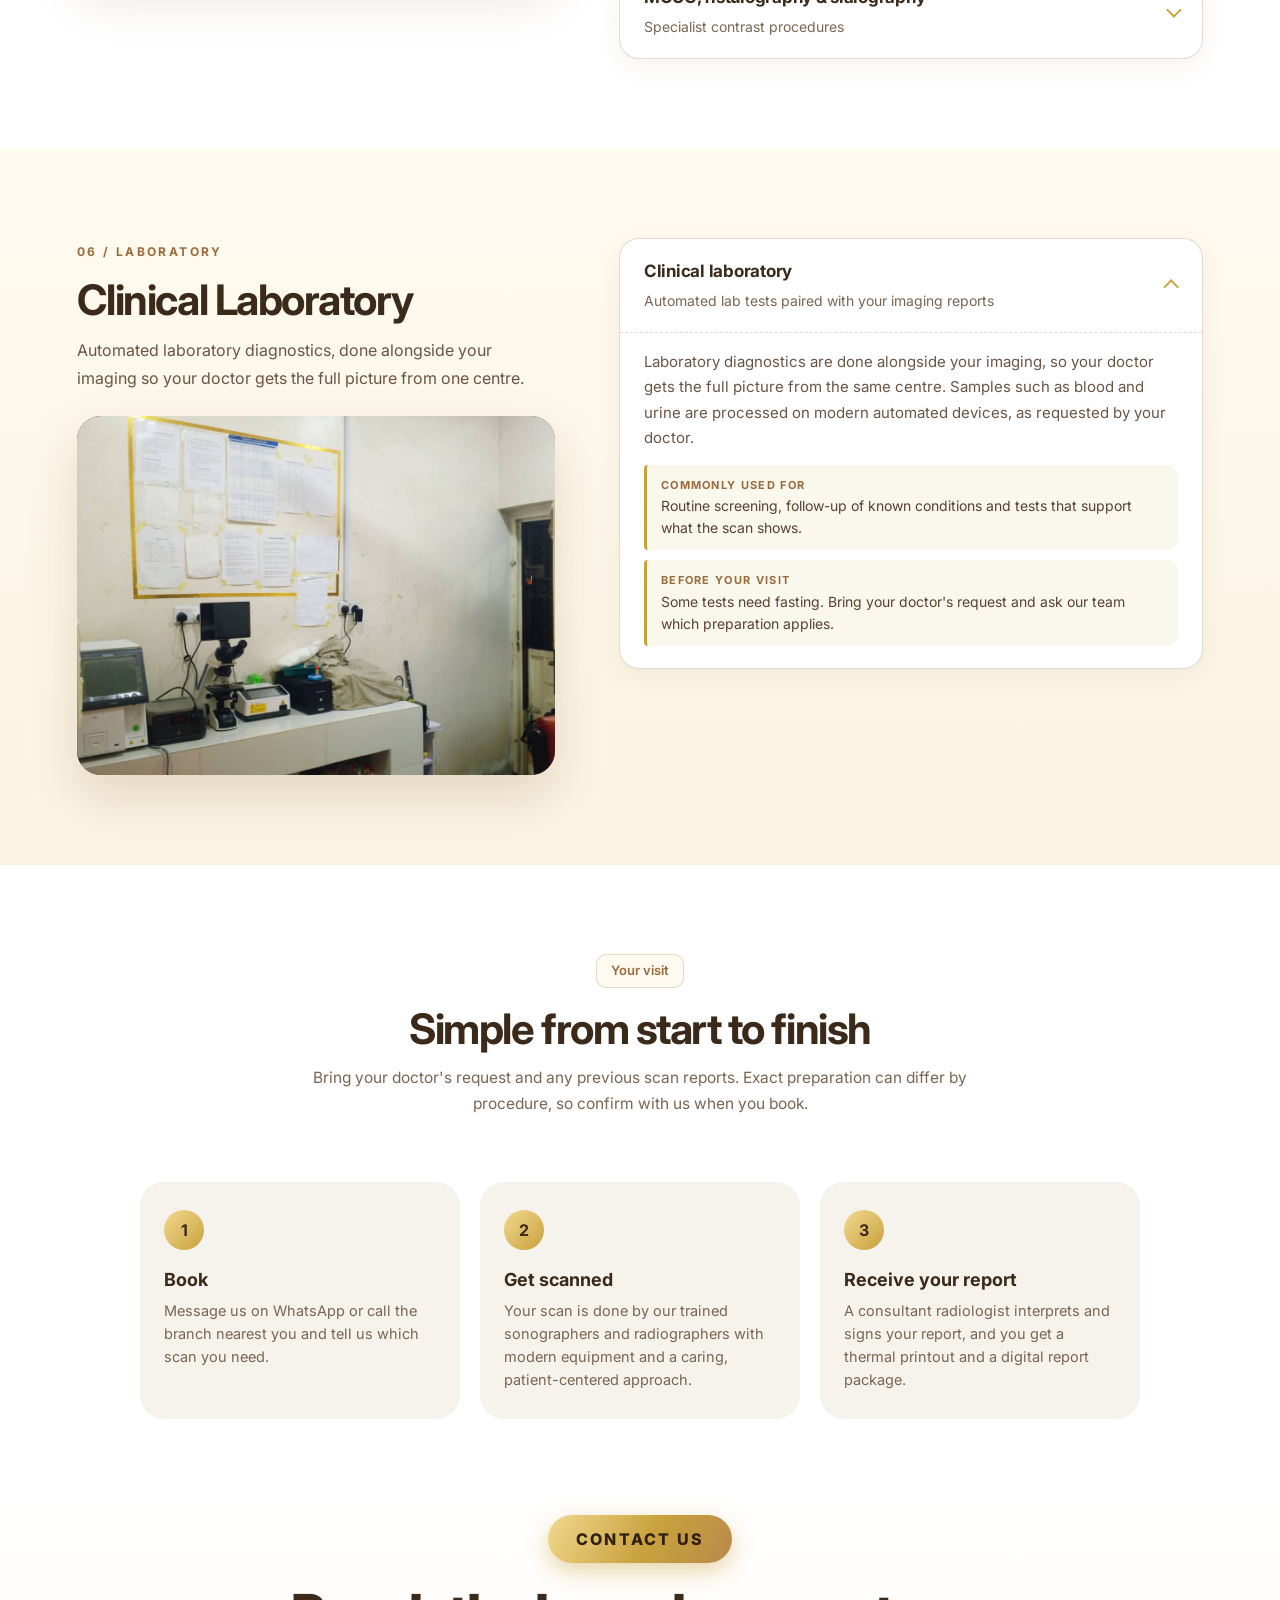
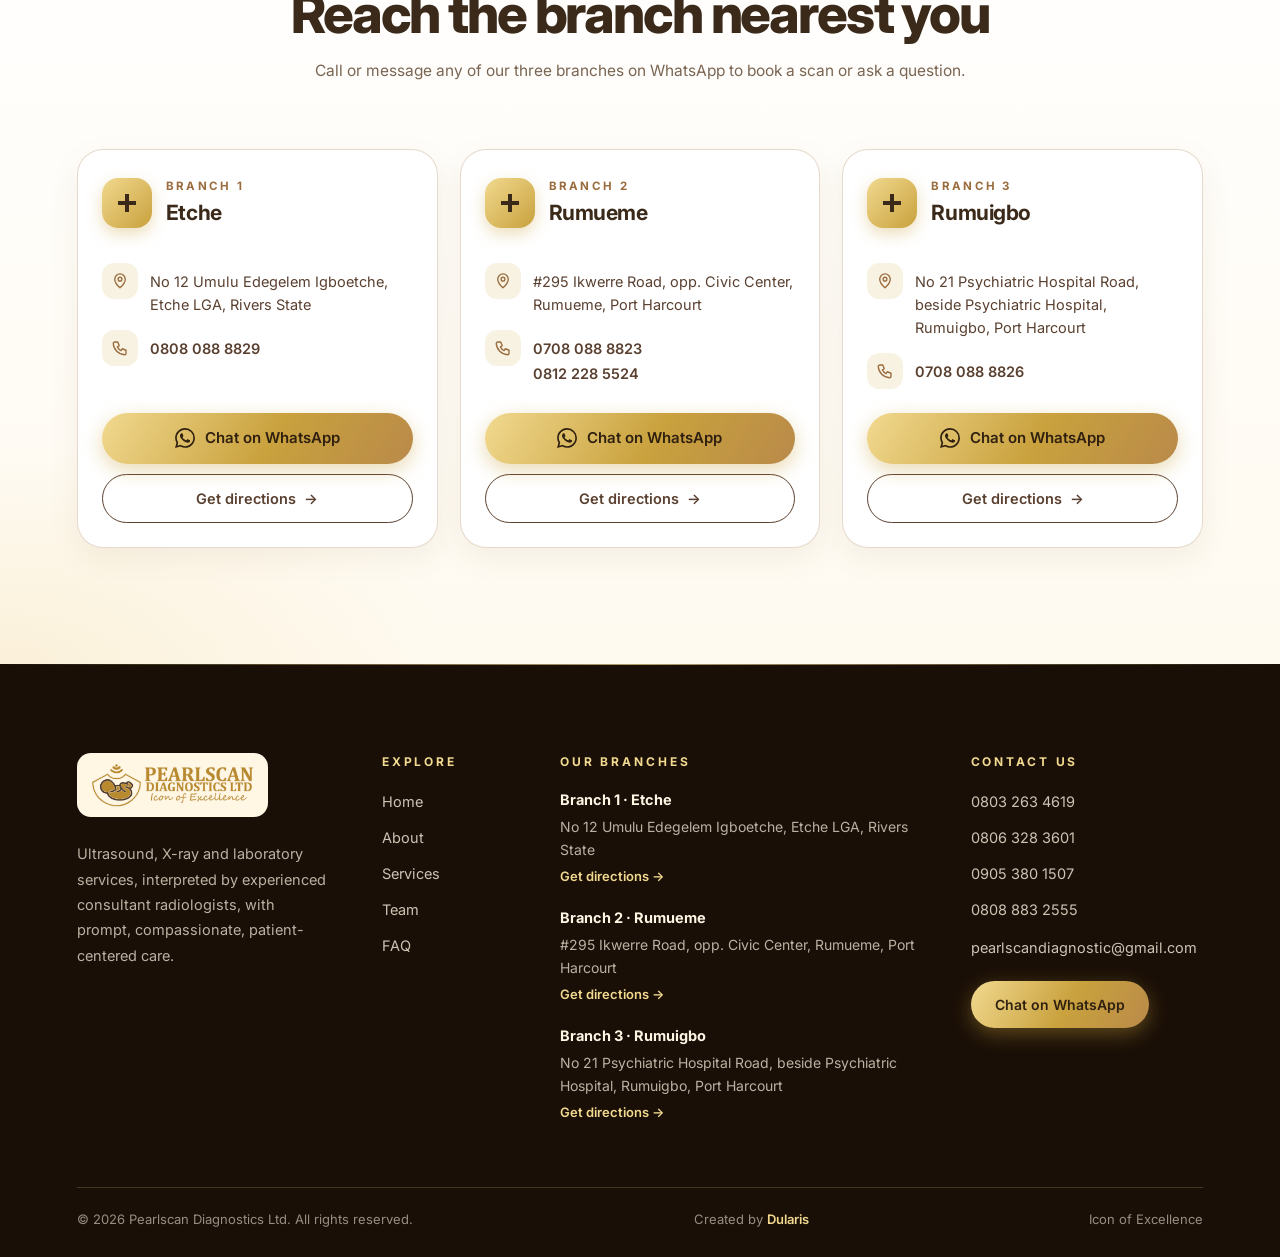
==== commit 06ead129: "update" ====
--- a/services.html
+++ b/services.html
@@ -6,7 +6,82 @@
       name="viewport"
       content="width=device-width, initial-scale=1, viewport-fit=cover"
     />
-    <title>Our Services | Pearlscan Diagnostics Ltd</title>
+    <title>
+      Our Services | Ultrasound, HSG, X-ray &amp; Lab | Pearlscan Diagnostics
+    </title>
+    <meta
+      name="description"
+      content="Obstetric and general ultrasound, Doppler, painless HSG, X-ray and contrast studies and clinical laboratory tests in Port Harcourt and Etche. Book today."
+    />
+    <meta name="robots" content="index, follow, max-image-preview:large" />
+    <link
+      rel="canonical"
+      href="https://pearlscandiagnostics.com/services.html"
+    />
+    <meta name="author" content="Pearlscan Diagnostics Ltd" />
+    <meta name="format-detection" content="telephone=yes" />
+
+    <!-- Open Graph (WhatsApp, Facebook, LinkedIn previews) -->
+    <meta property="og:type" content="website" />
+    <meta property="og:site_name" content="Pearlscan Diagnostics Ltd" />
+    <meta property="og:locale" content="en_NG" />
+    <meta
+      property="og:title"
+      content="Our Services | Ultrasound, HSG, X-ray &amp; Lab | Pearlscan Diagnostics"
+    />
+    <meta
+      property="og:description"
+      content="Obstetric and general ultrasound, Doppler, painless HSG, X-ray and contrast studies and clinical laboratory tests in Port Harcourt and Etche. Book today."
+    />
+    <meta
+      property="og:url"
+      content="https://pearlscandiagnostics.com/services.html"
+    />
+    <meta
+      property="og:image"
+      content="https://pearlscandiagnostics.com/img/slide-6.jpg"
+    />
+    <meta
+      property="og:image:alt"
+      content="Pearlscan Diagnostics Ltd - ultrasound, X-ray and laboratory services"
+    />
+
+    <!-- Twitter / X card -->
+    <meta name="twitter:card" content="summary_large_image" />
+    <meta
+      name="twitter:title"
+      content="Our Services | Ultrasound, HSG, X-ray &amp; Lab | Pearlscan Diagnostics"
+    />
+    <meta
+      name="twitter:description"
+      content="Obstetric and general ultrasound, Doppler, painless HSG, X-ray and contrast studies and clinical laboratory tests in Port Harcourt and Etche. Book today."
+    />
+    <meta
+      name="twitter:image"
+      content="https://pearlscandiagnostics.com/img/slide-6.jpg"
+    />
+    <script type="application/ld+json">
+      {
+        "@context": "https://schema.org",
+        "@type": "BreadcrumbList",
+        "itemListElement": [
+          {
+            "@type": "ListItem",
+            "position": 1,
+            "name": "Home",
+            "item": "https://pearlscandiagnostics.com/"
+          },
+          {
+            "@type": "ListItem",
+            "position": 2,
+            "name": "Services",
+            "item": "https://pearlscandiagnostics.com/services.html"
+          }
+        ]
+      }
+    </script>
+    <link rel="preconnect" href="https://fonts.googleapis.com" />
+    <link rel="preconnect" href="https://fonts.gstatic.com" crossorigin />
     <link
       href="https://fonts.googleapis.com/css2?family=Inter:wght@400;500;600;700&display=swap"
       rel="stylesheet"
@@ -15,9 +90,16 @@
       rel="stylesheet"
       href="https://cdnjs.cloudflare.com/ajax/libs/aos/2.3.4/aos.css"
     />
+    <!-- Icons: browser tab, iPhone/iPad, Android, installed web app -->
     <link rel="icon" href="img/favicon.ico" sizes="any" />
+    <link rel="icon" type="image/png" sizes="16x16" href="img/favicon-16.png" />
     <link rel="icon" type="image/png" sizes="32x32" href="img/favicon-32.png" />
-    <link rel="apple-touch-icon" href="img/apple-touch-icon.png" />
+    <link
+      rel="apple-touch-icon"
+      sizes="180x180"
+      href="img/apple-touch-icon.png"
+    />
+    <link rel="manifest" href="site.webmanifest" />
     <meta name="theme-color" content="#ffffff" />
     <link rel="stylesheet" href="style.css" />
     <link rel="stylesheet" href="branches.css" />
@@ -176,8 +258,8 @@
             <img
               class="arc-photo"
               style="--a: -64deg"
-              src="https://images.pexels.com/photos/356040/pexels-photo-356040.jpeg?auto=compress&cs=tinysrgb&w=400"
-              alt=""
+              src="img/doppler-ultrasound.jpg"
+              alt="Doppler ultrasound"
             />
             <img
               class="arc-photo"
@@ -206,8 +288,8 @@
             <img
               class="arc-photo"
               style="--a: 16deg"
-              src="https://images.pexels.com/photos/7089339/pexels-photo-7089339.jpeg?auto=compress&cs=tinysrgb&w=400"
-              alt=""
+              src="img/painless-hsg.jpg"
+              alt="Painless HSG X-ray"
             />
             <img
               class="arc-photo"
@@ -224,8 +306,8 @@
             <img
               class="arc-photo"
               style="--a: 64deg"
-              src="https://images.pexels.com/photos/7089329/pexels-photo-7089329.jpeg?auto=compress&cs=tinysrgb&w=400"
-              alt=""
+              src="img/clinical-laboratory.jpg"
+              alt="Clinical automated laboratory"
             />
             <img
               class="arc-photo"
@@ -1242,6 +1324,16 @@
           <span
             >&copy; 2026 Pearlscan Diagnostics Ltd. All rights reserved.</span
           >
+          <span
+            >Created by
+            <a
+              href="https://dularis.com/"
+              target="_blank"
+              rel="noopener"
+              style="color: #f1d98f; font-weight: 600"
+              >Dularis</a
+            ></span
+          >
           <span>Icon of Excellence</span>
         </div>
       </div>
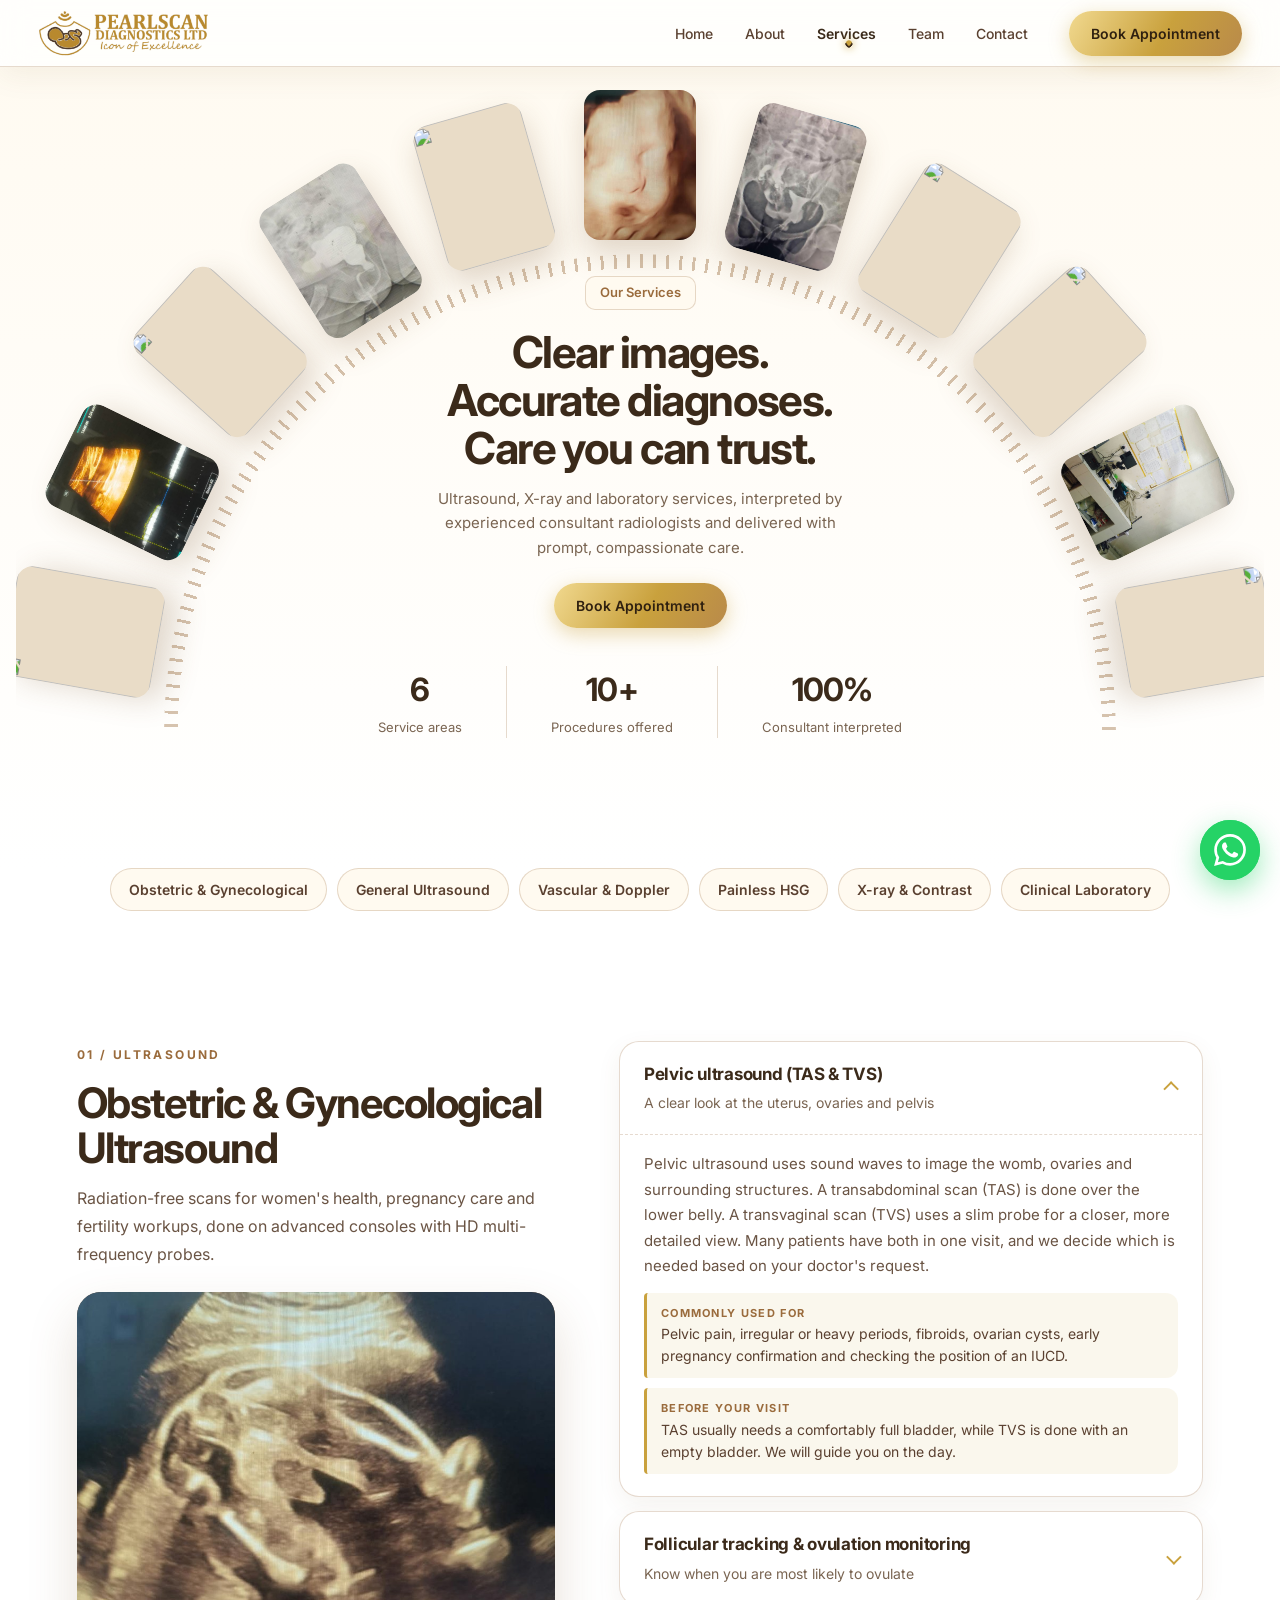
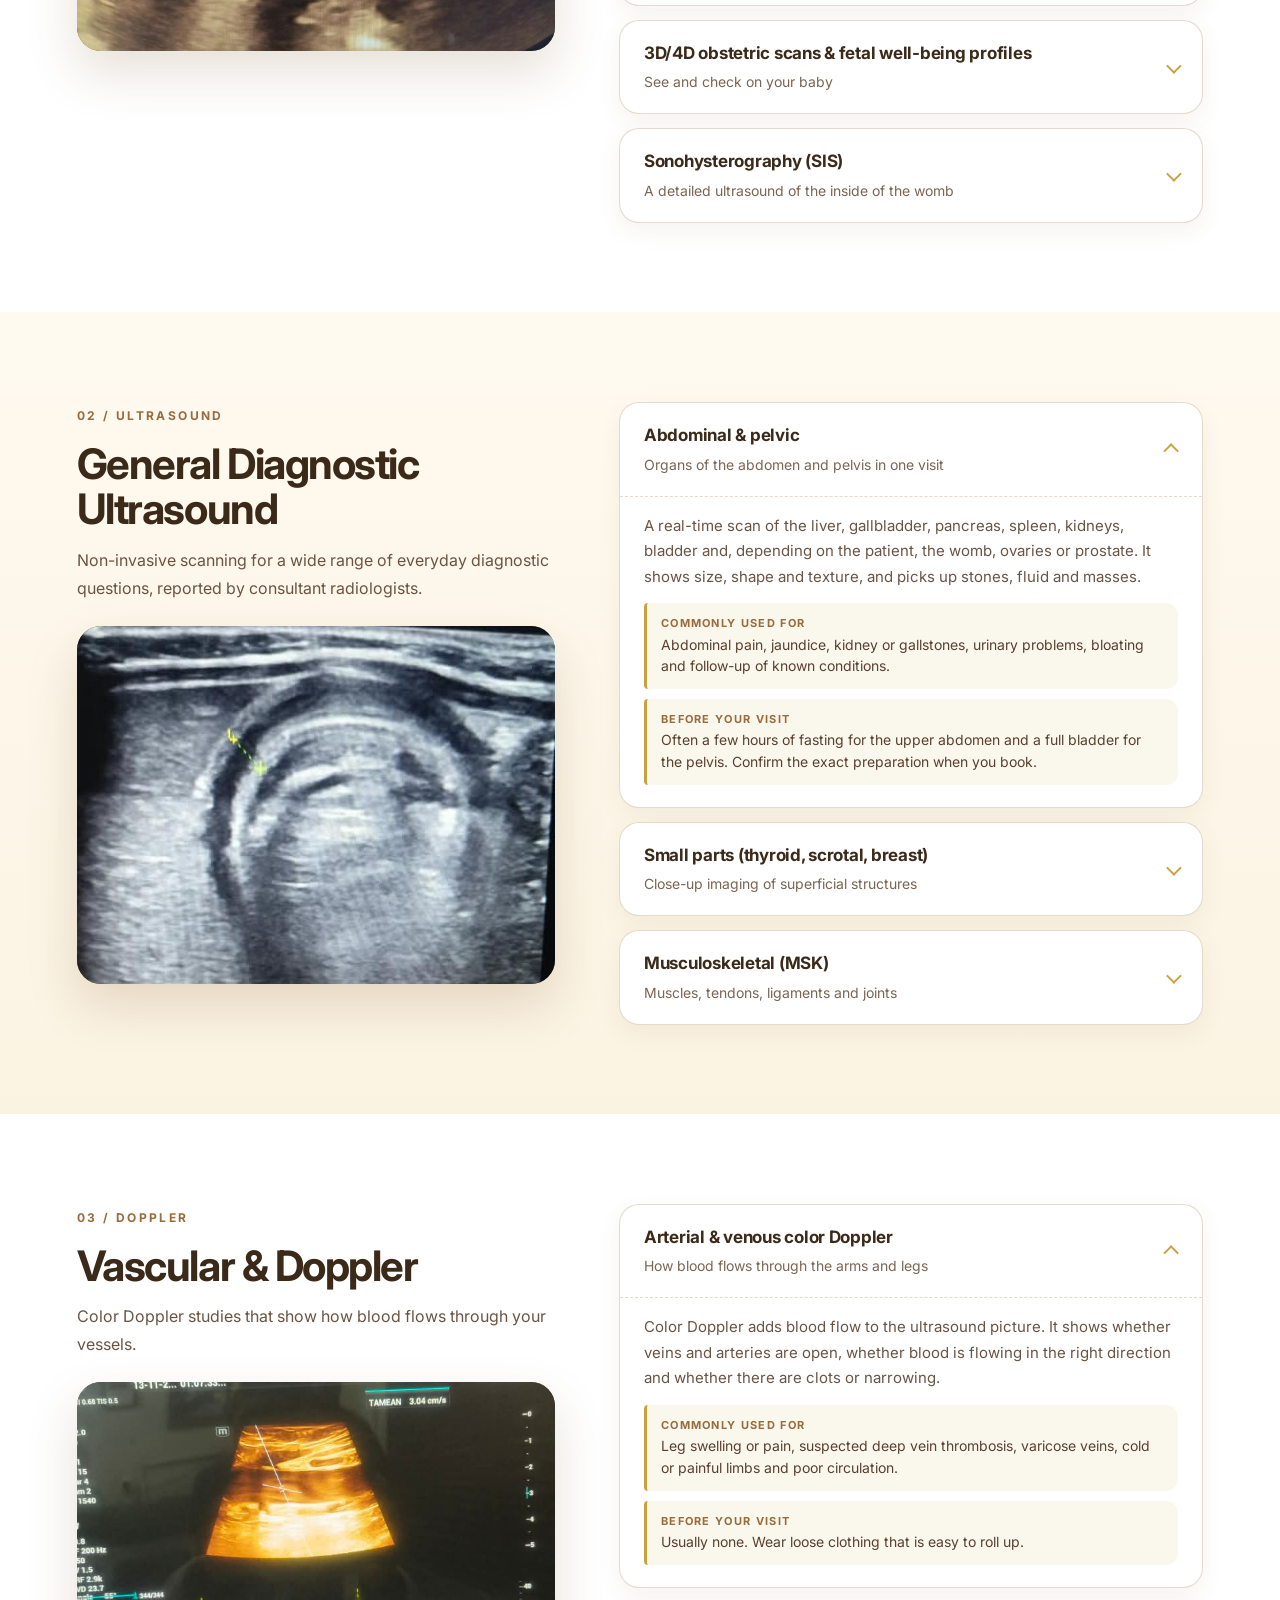
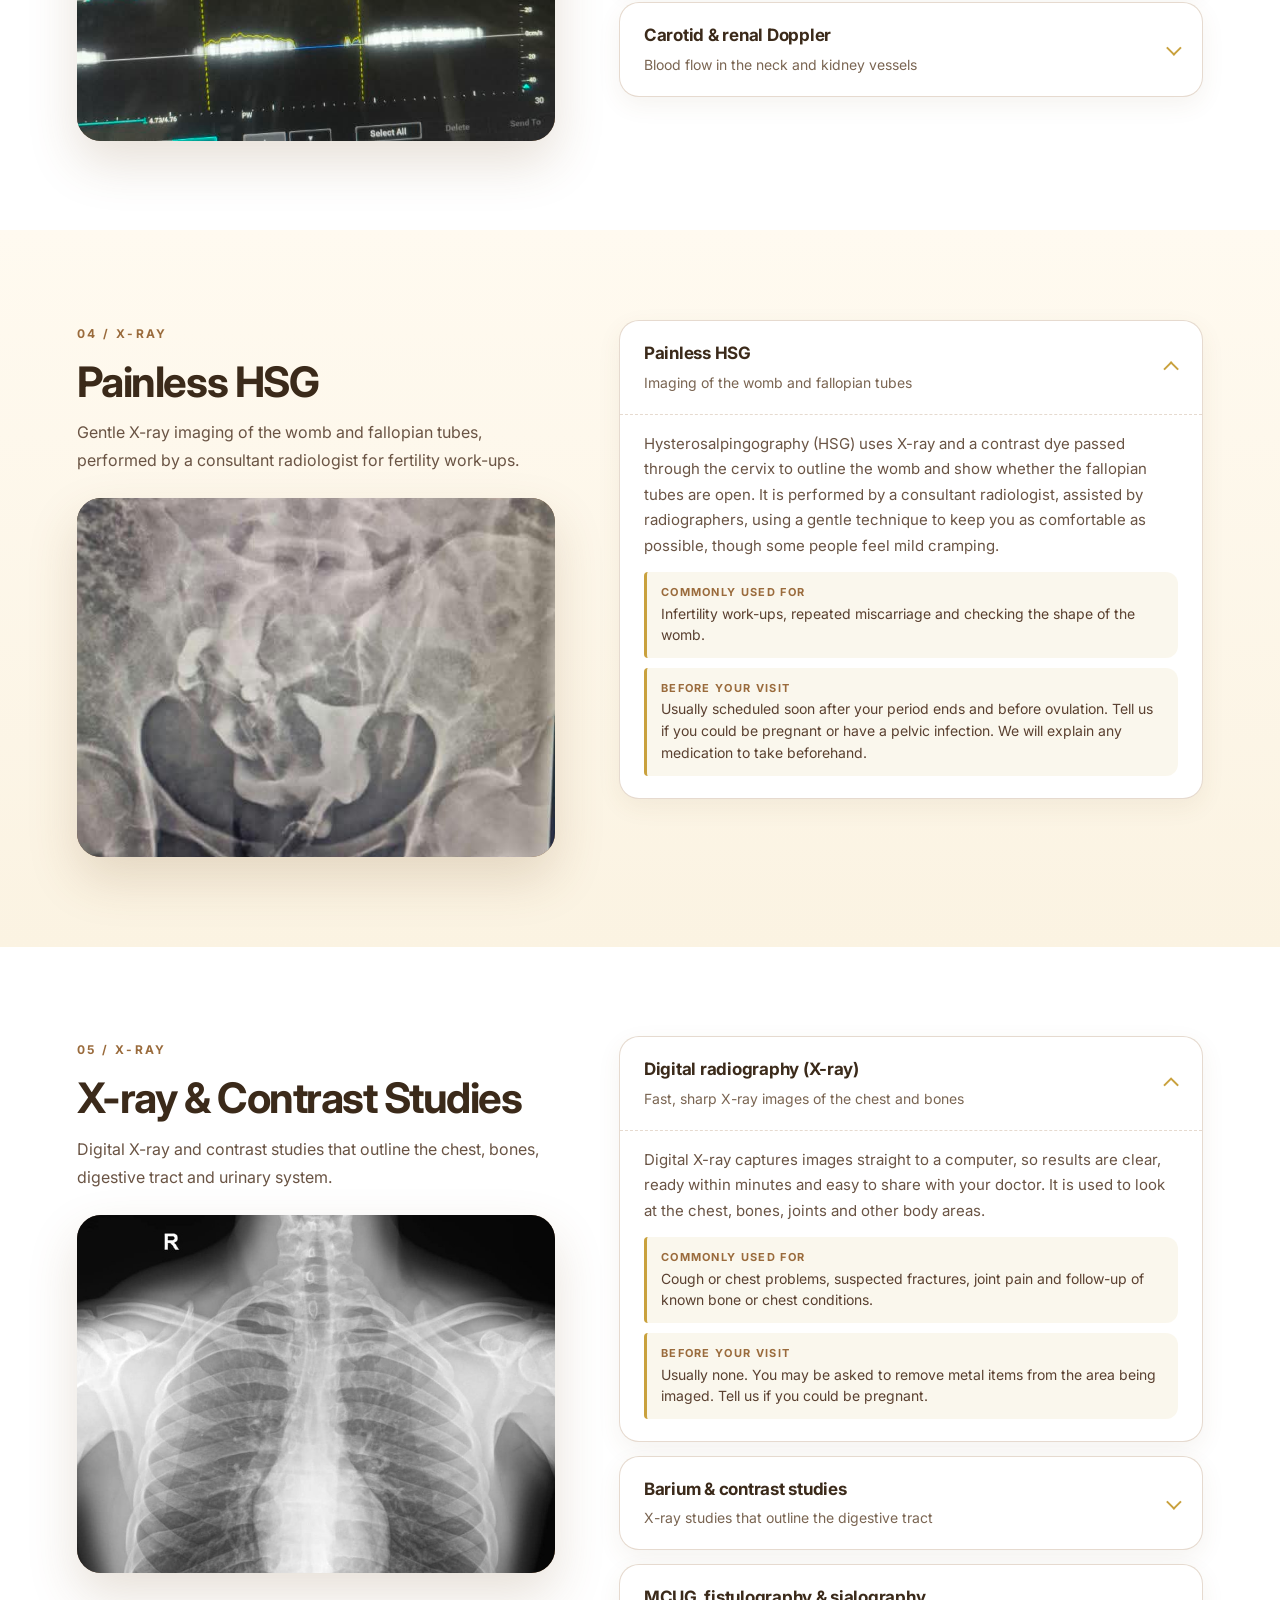
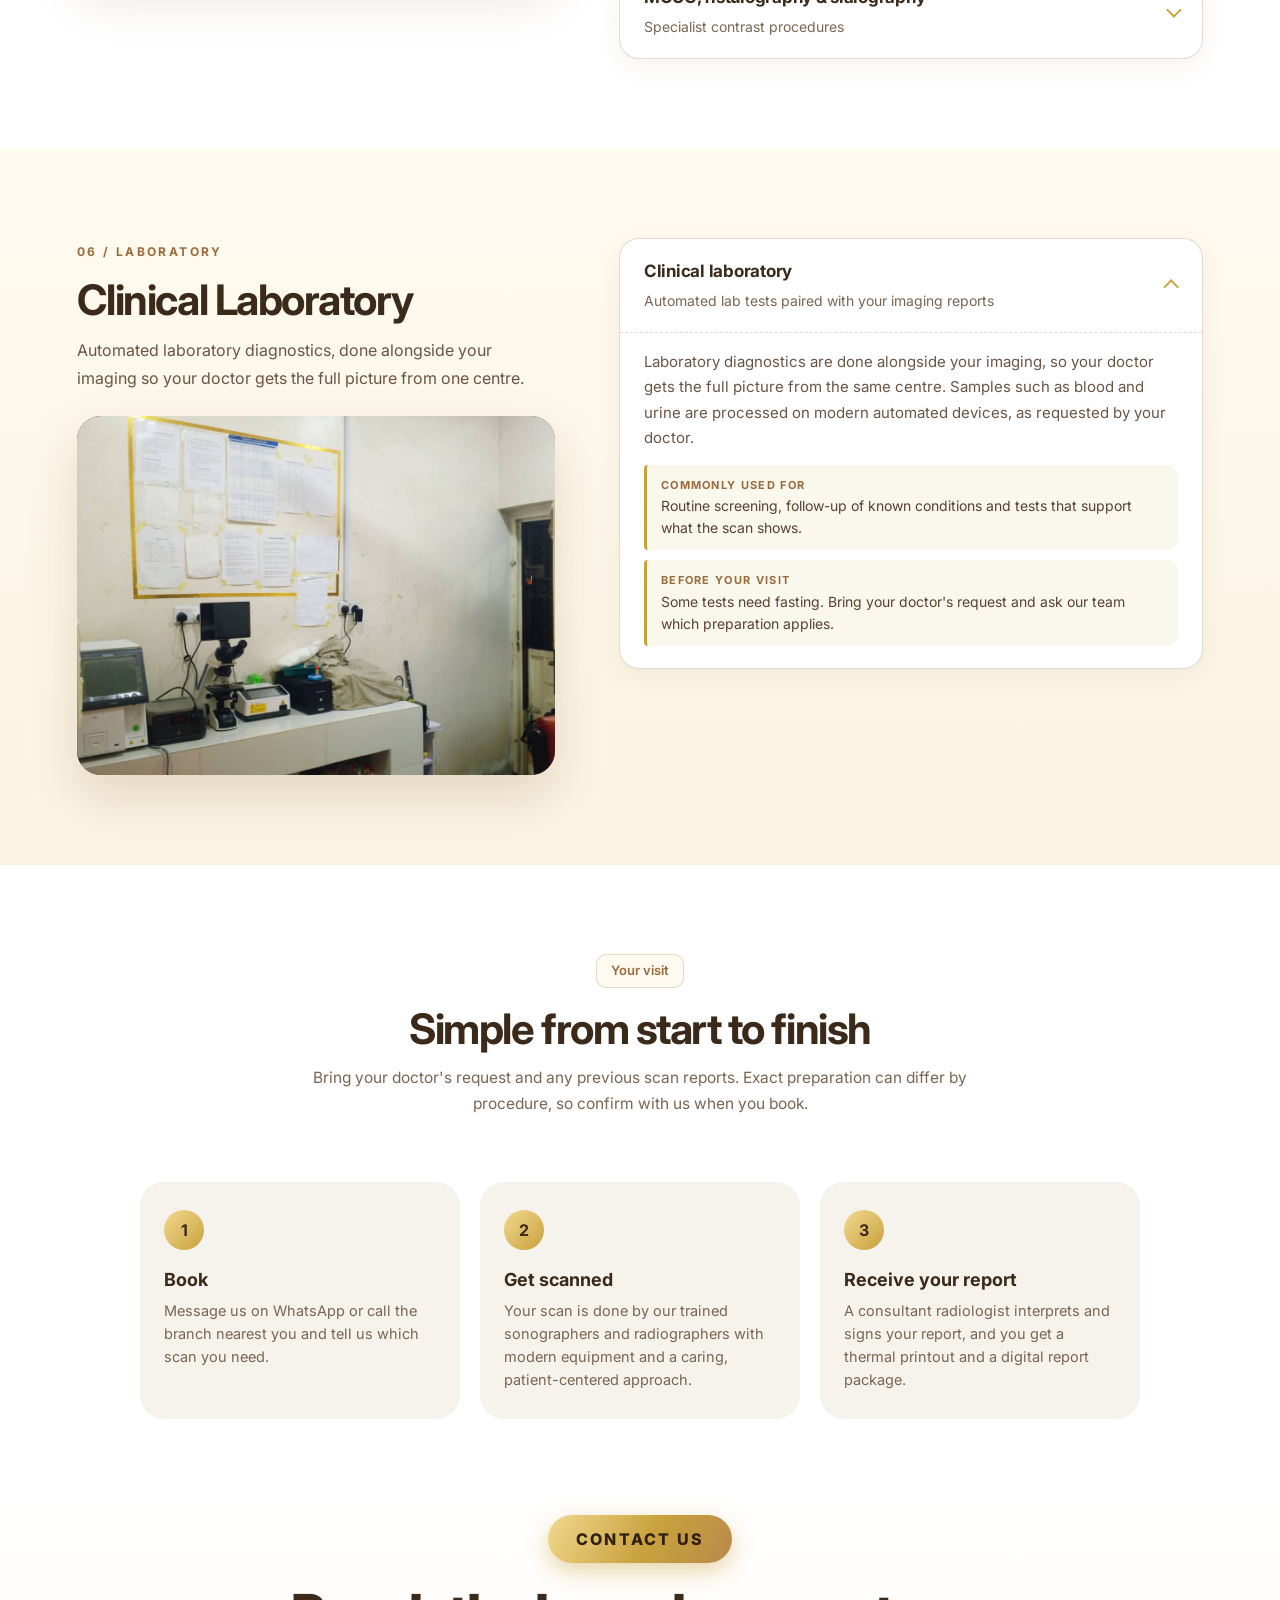
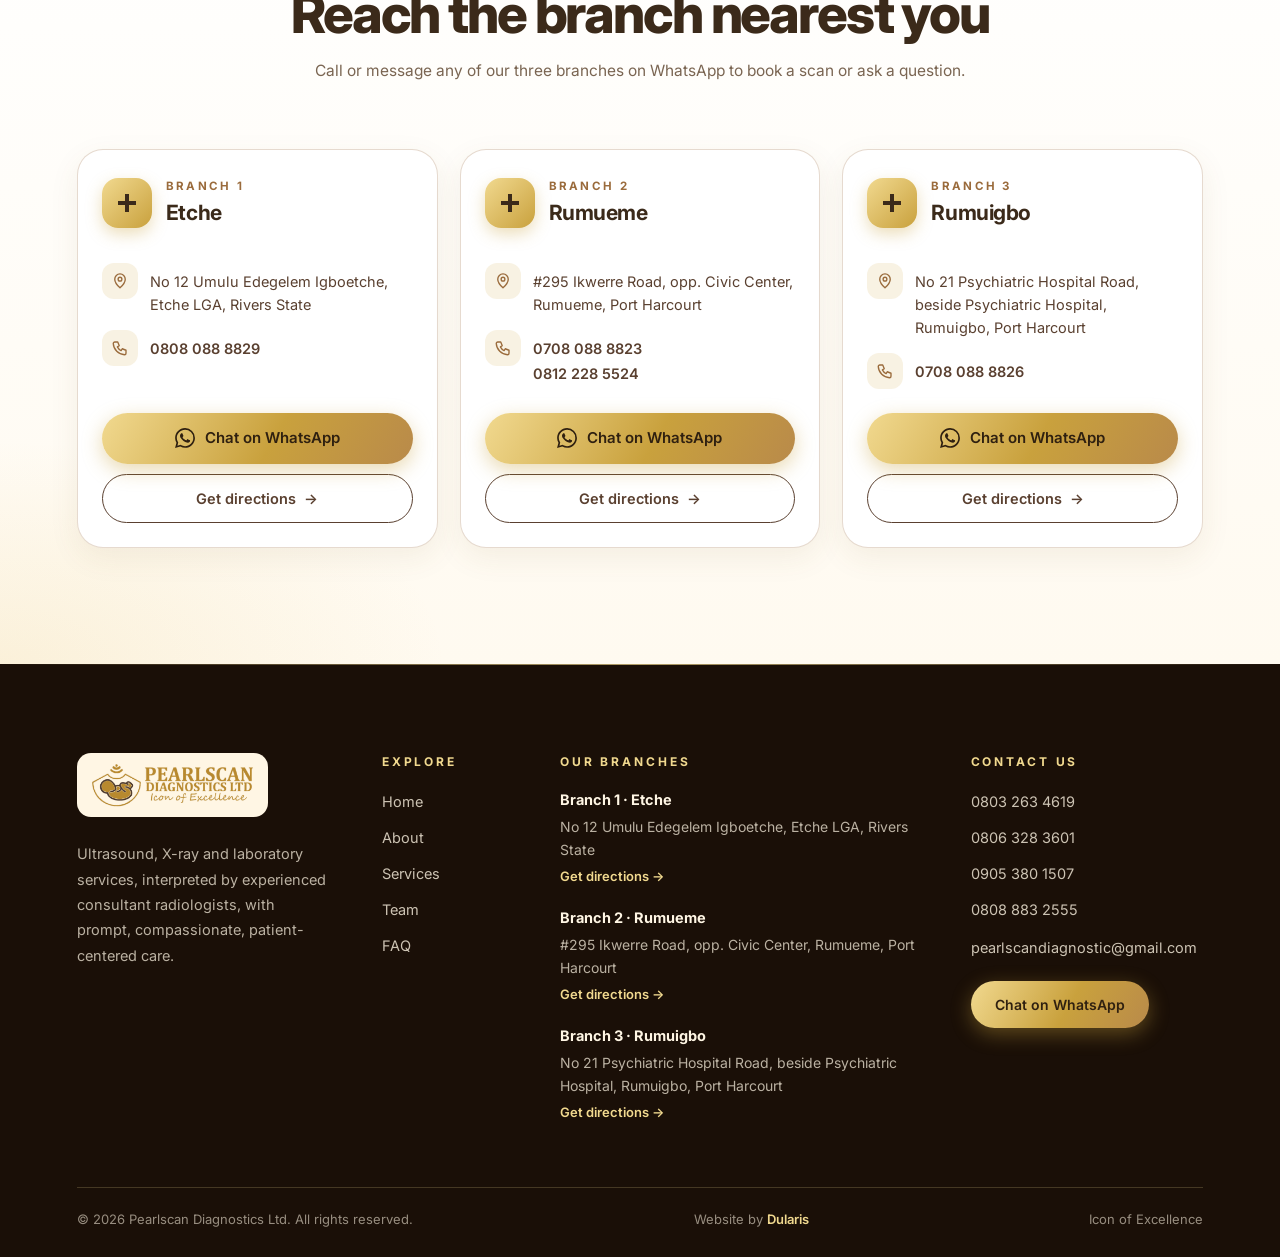
==== commit 7d824f5a: "update" ====
--- a/services.html
+++ b/services.html
@@ -7,7 +7,7 @@
       content="width=device-width, initial-scale=1, viewport-fit=cover"
     />
     <title>
-      Our Services | Ultrasound, HSG, X-ray &amp; Lab | Pearlscan Diagnostics
+      Ultrasound, HSG, X-ray &amp; Lab Tests in Port Harcourt | Pearlscan
     </title>
     <meta
       name="description"
@@ -27,7 +27,7 @@
     <meta property="og:locale" content="en_NG" />
     <meta
       property="og:title"
-      content="Our Services | Ultrasound, HSG, X-ray &amp; Lab | Pearlscan Diagnostics"
+      content="Ultrasound, HSG, X-ray &amp; Lab Tests in Port Harcourt | Pearlscan"
     />
     <meta
       property="og:description"
@@ -50,7 +50,7 @@
     <meta name="twitter:card" content="summary_large_image" />
     <meta
       name="twitter:title"
-      content="Our Services | Ultrasound, HSG, X-ray &amp; Lab | Pearlscan Diagnostics"
+      content="Ultrasound, HSG, X-ray &amp; Lab Tests in Port Harcourt | Pearlscan"
     />
     <meta
       name="twitter:description"
@@ -1325,7 +1325,7 @@
             >&copy; 2026 Pearlscan Diagnostics Ltd. All rights reserved.</span
           >
           <span
-            >Created by
+            >Website by
             <a
               href="https://dularis.com/"
               target="_blank"
